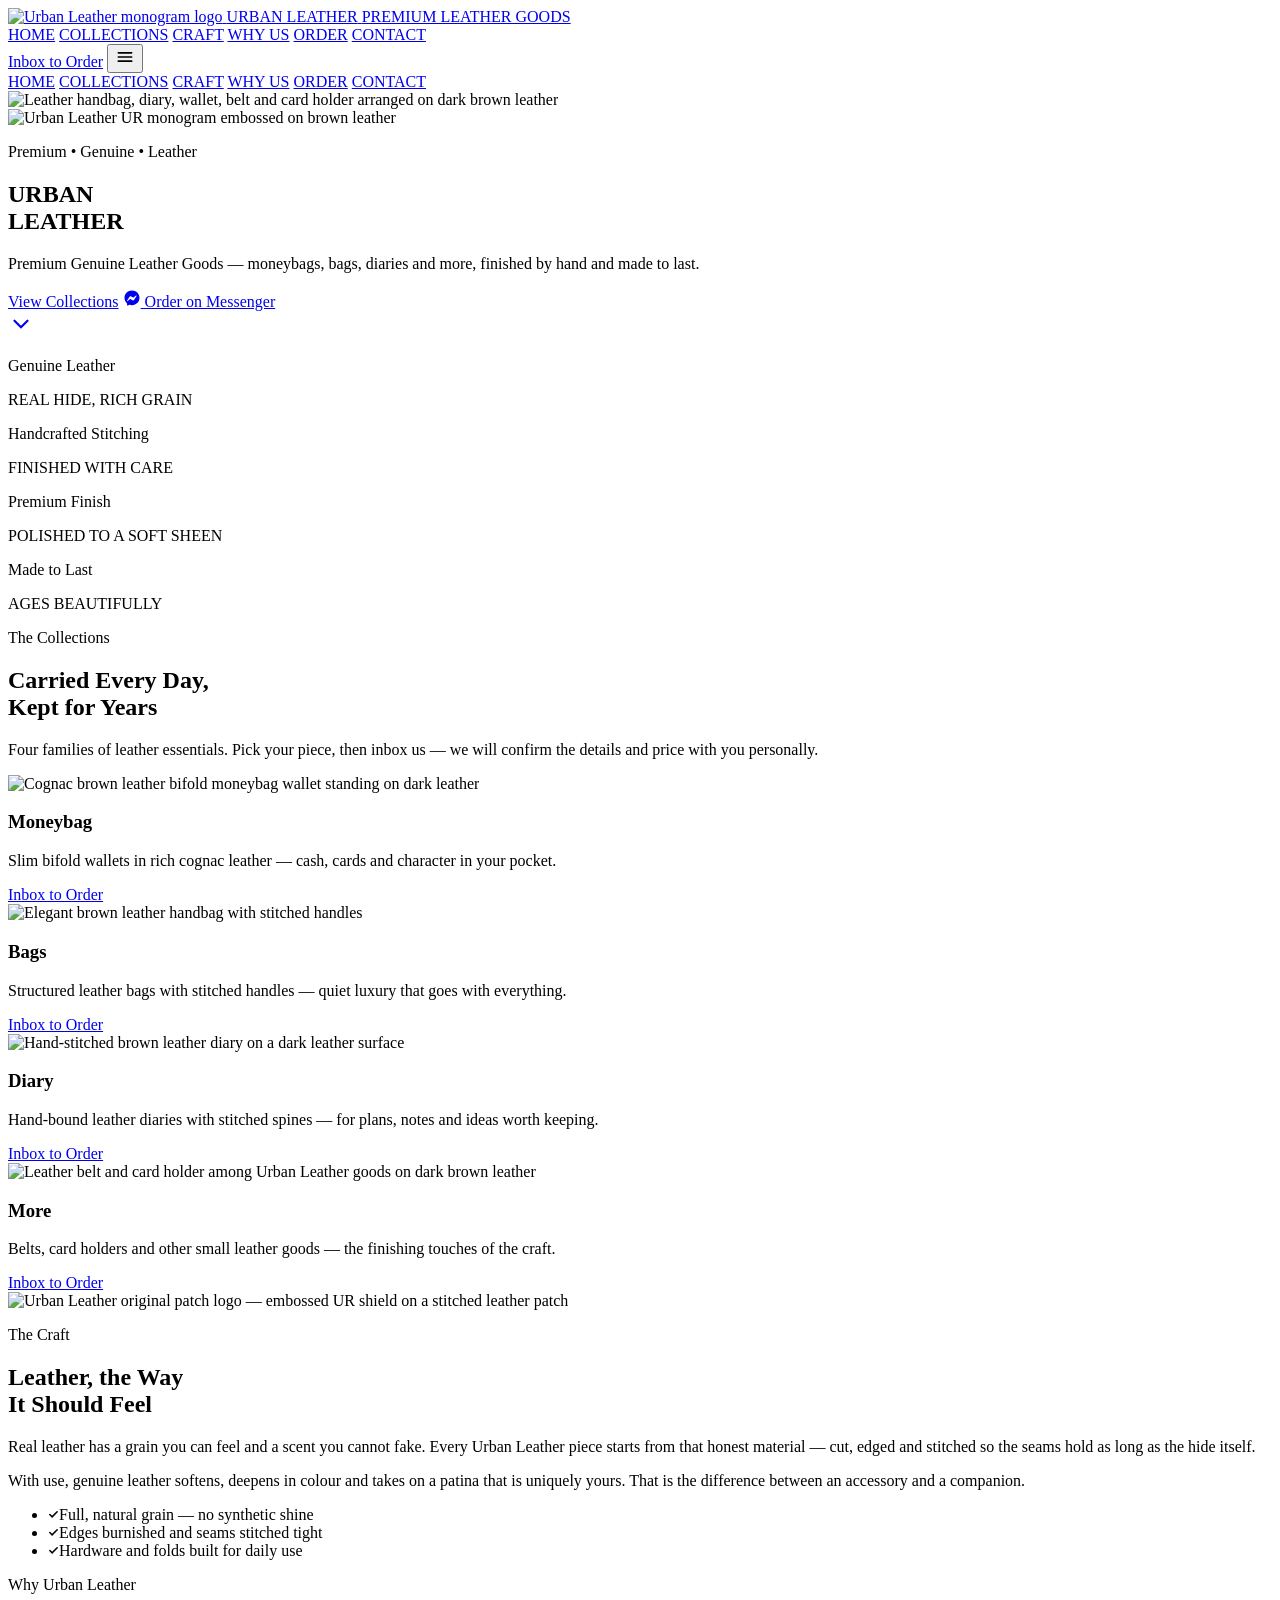
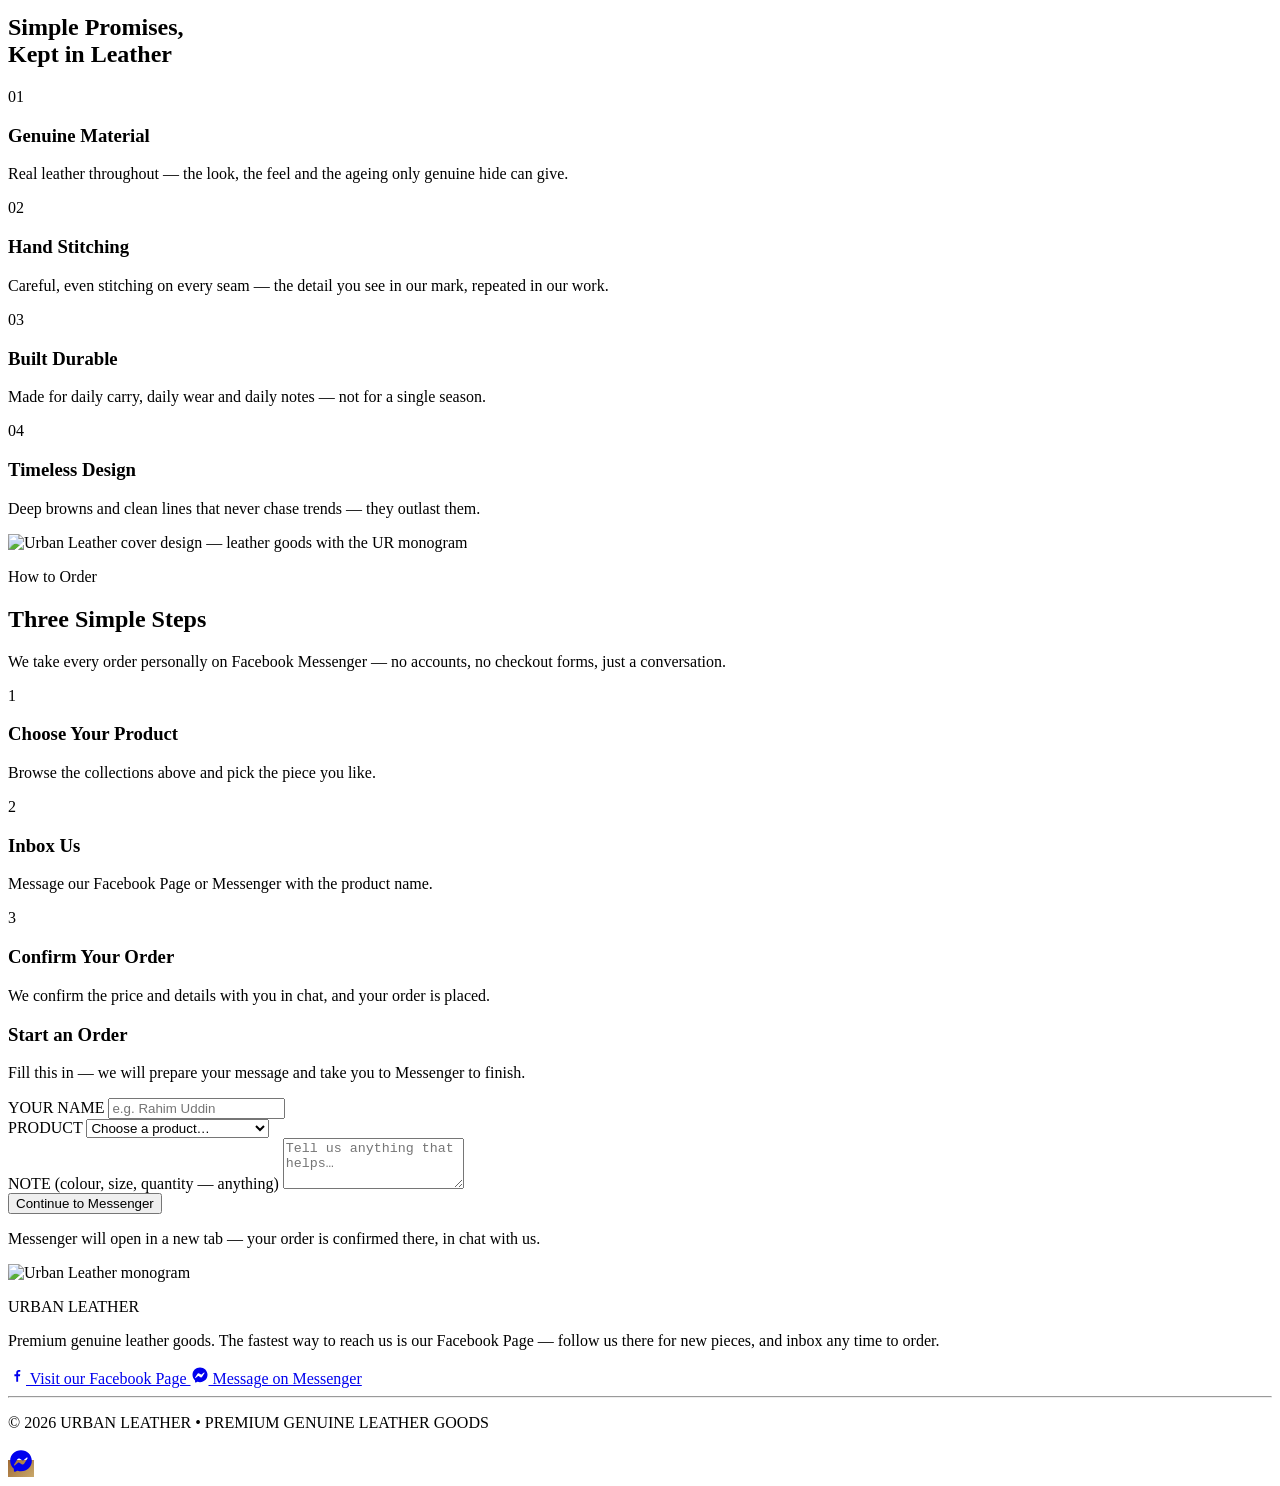
==== index.html @ 8f5723f5 "Add Urban Leather website" ====
<!DOCTYPE html>
<html lang="en">
<head>
<meta charset="UTF-8" />
<meta name="viewport" content="width=device-width, initial-scale=1.0" />
<title>Urban Leather — Premium Genuine Leather Goods</title>
<meta name="description" content="Urban Leather — premium genuine leather goods: moneybag wallets, bags, diaries, belts & card holders. Order through our Facebook Page and Messenger." />
<link rel="icon" type="image/png" href="assets/img/monogram.png" />
<link rel="preconnect" href="https://fonts.googleapis.com" />
<link rel="preconnect" href="https://fonts.gstatic.com" crossorigin />
<link href="https://fonts.googleapis.com/css2?family=Playfair+Display:ital,wght@0,500;0,600;0,700;0,800;1,500&family=Manrope:wght@400;500;600;700;800&display=swap" rel="stylesheet" />
<link rel="stylesheet" href="assets/css/style.css" />
<script>document.documentElement.classList.add('js-anim');</script>
</head>
<body class="leather-bg antialiased">

<!-- ================= HEADER ================= -->
<header id="siteHeader" class="site-header fixed top-0 left-0 right-0 z-50">
  <div class="max-w-7xl mx-auto px-5 sm:px-8 h-[76px] flex items-center justify-between gap-4">
    <a href="#home" class="flex items-center gap-3 shrink-0">
      <img src="assets/img/monogram.png" alt="Urban Leather monogram logo" class="w-11 h-11 rounded-full object-cover ring-2 ring-[#c9a86a]/70" />
      <span class="leading-none">
        <span class="display block text-lg sm:text-xl font-bold tracking-[0.18em] text-[#f3e7d3]">URBAN LEATHER</span>
        <span class="block text-[10px] tracking-[0.34em] text-[#c9a86a] mt-1">PREMIUM LEATHER GOODS</span>
      </span>
    </a>
    <nav class="hidden lg:flex items-center gap-9 text-[13px] font-semibold text-[#f3e7d3]/85" aria-label="Main navigation">
      <a class="nav-link" href="#home">HOME</a>
      <a class="nav-link" href="#collections">COLLECTIONS</a>
      <a class="nav-link" href="#craft">CRAFT</a>
      <a class="nav-link" href="#why">WHY US</a>
      <a class="nav-link" href="#order">ORDER</a>
      <a class="nav-link" href="#contact">CONTACT</a>
    </nav>
    <div class="flex items-center gap-3">
      <a href="https://m.me/61568058020640" target="_blank" rel="noopener" class="btn-gold hidden sm:inline-flex !py-2.5 !px-5 text-sm">Inbox to Order</a>
      <button id="menuBtn" class="lg:hidden w-11 h-11 grid place-items-center rounded-full border border-[#c9a86a]/40 text-[#f3e7d3]" aria-label="Open menu" aria-expanded="false">
        <svg width="20" height="20" viewBox="0 0 24 24" fill="none" stroke="currentColor" stroke-width="2" stroke-linecap="round"><path d="M4 7h16M4 12h16M4 17h16"/></svg>
      </button>
    </div>
  </div>
  <nav id="mobileMenu" class="lg:hidden hidden border-t border-[#c9a86a]/15 bg-[#180d05]/95 backdrop-blur-xl" aria-label="Mobile navigation">
    <div class="px-6 py-5 flex flex-col gap-4 text-sm font-semibold tracking-[0.14em] text-[#f3e7d3]/90">
      <a href="#home">HOME</a>
      <a href="#collections">COLLECTIONS</a>
      <a href="#craft">CRAFT</a>
      <a href="#why">WHY US</a>
      <a href="#order">ORDER</a>
      <a href="#contact">CONTACT</a>
    </div>
  </nav>
</header>

<!-- ================= HERO ================= -->
<section id="home" class="relative min-h-[100svh] flex items-center justify-center overflow-hidden">
  <img id="heroBg" src="assets/img/hero-scene.jpg" alt="Leather handbag, diary, wallet, belt and card holder arranged on dark brown leather" class="hero-bg absolute inset-0 w-full h-[115%] object-cover object-center" />
  <div class="hero-vignette absolute inset-0"></div>
  <div class="relative z-10 text-center px-5 pt-32 pb-24 max-w-4xl mx-auto">
    <img data-hero src="assets/img/monogram.png" alt="Urban Leather UR monogram embossed on brown leather" class="w-32 h-32 sm:w-40 sm:h-40 mx-auto rounded-[1.6rem] object-cover shadow-2xl ring-1 ring-[#c9a86a]/60" />
    <p data-hero class="eyebrow mt-9">Premium • Genuine • Leather</p>
    <h1 data-hero class="display font-extrabold text-[#f3e7d3] mt-4 text-[13.5vw] sm:text-7xl lg:text-[6.2rem] tracking-wide">URBAN<br class="sm:hidden" /> LEATHER</h1>
    <div data-hero class="gold-rule mt-6"><span class="diamond"></span></div>
    <p data-hero class="mt-6 text-base sm:text-xl text-[#f3e7d3]/85 font-medium max-w-xl mx-auto">Premium Genuine Leather Goods — moneybags, bags, diaries and more, finished by hand and made to last.</p>
    <div data-hero class="mt-10 flex flex-wrap items-center justify-center gap-4">
      <a href="#collections" class="btn-gold">View Collections</a>
      <a href="https://m.me/61568058020640" target="_blank" rel="noopener" class="btn-outline">
        <svg width="18" height="18" viewBox="0 0 24 24" fill="currentColor" aria-hidden="true"><path d="M12 2C6.36 2 2 6.13 2 11.7c0 2.91 1.19 5.44 3.14 7.17.16.14.25.35.25.57l.05 1.78c.02.57.61.94 1.13.71l1.98-.89c.17-.08.36-.09.53-.02.88.32 1.83.49 2.92.49 5.64 0 10-4.13 10-9.7S17.64 2 12 2zm6.04 7.46l-3.17 5.03c-.47.74-1.46.94-2.25.46l-2.47-1.5a.6.6 0 0 0-.63 0l-3.3 2.62c-.42.33-.97-.18-.7-.64l3.17-5.03c.47-.74 1.46-.94 2.25-.46l2.47 1.5c.19.12.44.12.63 0l3.3-2.62c.42-.33.97.18.7.64z"/></svg>
        Order on Messenger
      </a>
    </div>
  </div>
  <a href="#collections" data-hero class="absolute bottom-7 left-1/2 -translate-x-1/2 z-10 text-[#c9a86a] animate-bounce" aria-label="Scroll down to collections">
    <svg width="26" height="26" viewBox="0 0 24 24" fill="none" stroke="currentColor" stroke-width="2" stroke-linecap="round"><path d="M6 9l6 6 6-6"/></svg>
  </a>
</section>

<!-- ================= TRUST STRIP ================= -->
<section class="relative border-y border-[#c9a86a]/20 bg-[#180d05]/80">
  <div class="max-w-7xl mx-auto px-5 sm:px-8 py-6 grid grid-cols-2 lg:grid-cols-4 gap-5 text-center">
    <div data-reveal><p class="display text-lg font-bold text-[#f3e7d3]">Genuine Leather</p><p class="text-xs tracking-[0.2em] text-[#c9a86a] mt-1">REAL HIDE, RICH GRAIN</p></div>
    <div data-reveal><p class="display text-lg font-bold text-[#f3e7d3]">Handcrafted Stitching</p><p class="text-xs tracking-[0.2em] text-[#c9a86a] mt-1">FINISHED WITH CARE</p></div>
    <div data-reveal><p class="display text-lg font-bold text-[#f3e7d3]">Premium Finish</p><p class="text-xs tracking-[0.2em] text-[#c9a86a] mt-1">POLISHED TO A SOFT SHEEN</p></div>
    <div data-reveal><p class="display text-lg font-bold text-[#f3e7d3]">Made to Last</p><p class="text-xs tracking-[0.2em] text-[#c9a86a] mt-1">AGES BEAUTIFULLY</p></div>
  </div>
</section>

<!-- ================= COLLECTIONS ================= -->
<section id="collections" class="relative py-24 sm:py-28">
  <div class="max-w-7xl mx-auto px-5 sm:px-8">
    <div class="text-center max-w-2xl mx-auto" data-reveal>
      <p class="eyebrow">The Collections</p>
      <h2 class="display text-4xl sm:text-5xl font-bold mt-4">Carried Every Day,<br />Kept for Years</h2>
      <div class="gold-rule mt-6"><span class="diamond"></span></div>
      <p class="mt-5 text-[#f3e7d3]/75">Four families of leather essentials. Pick your piece, then inbox us — we will confirm the details and price with you personally.</p>
    </div>

    <div class="mt-14 grid sm:grid-cols-2 xl:grid-cols-4 gap-6">
      <!-- Moneybag -->
      <article class="product-card" data-reveal>
        <div class="overflow-hidden h-56"><img class="card-img w-full h-full object-cover" src="assets/img/product-moneybag.jpg" alt="Cognac brown leather bifold moneybag wallet standing on dark leather" loading="lazy" /></div>
        <div class="p-6">
          <h3 class="display text-2xl font-bold">Moneybag</h3>
          <p class="mt-2 text-sm leading-relaxed text-[#f3e7d3]/75">Slim bifold wallets in rich cognac leather — cash, cards and character in your pocket.</p>
          <a href="https://m.me/61568058020640" target="_blank" rel="noopener" class="btn-outline mt-5 !py-2.5 !px-5 text-sm w-full justify-center">Inbox to Order</a>
        </div>
      </article>
      <!-- Bags -->
      <article class="product-card" data-reveal>
        <div class="overflow-hidden h-56"><img class="card-img w-full h-full object-cover" src="assets/img/product-bag.jpg" alt="Elegant brown leather handbag with stitched handles" loading="lazy" /></div>
        <div class="p-6">
          <h3 class="display text-2xl font-bold">Bags</h3>
          <p class="mt-2 text-sm leading-relaxed text-[#f3e7d3]/75">Structured leather bags with stitched handles — quiet luxury that goes with everything.</p>
          <a href="https://m.me/61568058020640" target="_blank" rel="noopener" class="btn-outline mt-5 !py-2.5 !px-5 text-sm w-full justify-center">Inbox to Order</a>
        </div>
      </article>
      <!-- Diary -->
      <article class="product-card" data-reveal>
        <div class="overflow-hidden h-56"><img class="card-img w-full h-full object-cover" src="assets/img/product-diary.jpg" alt="Hand-stitched brown leather diary on a dark leather surface" loading="lazy" /></div>
        <div class="p-6">
          <h3 class="display text-2xl font-bold">Diary</h3>
          <p class="mt-2 text-sm leading-relaxed text-[#f3e7d3]/75">Hand-bound leather diaries with stitched spines — for plans, notes and ideas worth keeping.</p>
          <a href="https://m.me/61568058020640" target="_blank" rel="noopener" class="btn-outline mt-5 !py-2.5 !px-5 text-sm w-full justify-center">Inbox to Order</a>
        </div>
      </article>
      <!-- More -->
      <article class="product-card" data-reveal>
        <div class="overflow-hidden h-56"><img class="card-img w-full h-full object-cover" src="assets/img/hero-scene.jpg" alt="Leather belt and card holder among Urban Leather goods on dark brown leather" loading="lazy" /></div>
        <div class="p-6">
          <h3 class="display text-2xl font-bold">More</h3>
          <p class="mt-2 text-sm leading-relaxed text-[#f3e7d3]/75">Belts, card holders and other small leather goods — the finishing touches of the craft.</p>
          <a href="https://m.me/61568058020640" target="_blank" rel="noopener" class="btn-outline mt-5 !py-2.5 !px-5 text-sm w-full justify-center">Inbox to Order</a>
        </div>
      </article>
    </div>
  </div>
</section>

<!-- ================= CRAFT ================= -->
<section id="craft" class="relative py-24 sm:py-28 bg-[#180d05]/60 border-y border-[#c9a86a]/15 overflow-hidden">
  <div class="max-w-7xl mx-auto px-5 sm:px-8 grid lg:grid-cols-2 gap-12 lg:gap-16 items-center">
    <div data-reveal class="relative max-w-md mx-auto w-full">
      <div class="stitch-frame rounded-[1.8rem] overflow-hidden shadow-2xl">
        <img src="assets/img/logo-original.jpg" alt="Urban Leather original patch logo — embossed UR shield on a stitched leather patch" class="w-full h-auto block" loading="lazy" />
      </div>
    </div>
    <div data-reveal>
      <p class="eyebrow">The Craft</p>
      <h2 class="display text-4xl sm:text-5xl font-bold mt-4 leading-tight">Leather, the Way<br />It Should Feel</h2>
      <p class="mt-6 text-[#f3e7d3]/80 leading-relaxed">Real leather has a grain you can feel and a scent you cannot fake. Every Urban Leather piece starts from that honest material — cut, edged and stitched so the seams hold as long as the hide itself.</p>
      <p class="mt-4 text-[#f3e7d3]/80 leading-relaxed">With use, genuine leather softens, deepens in colour and takes on a patina that is uniquely yours. That is the difference between an accessory and a companion.</p>
      <ul class="mt-8 space-y-4 text-[#f3e7d3]/85">
        <li class="flex gap-3"><span class="mt-1 w-5 h-5 shrink-0 rounded-full bg-[#a06a35]/25 border border-[#c9a86a]/60 grid place-items-center text-[#c9a86a]"><svg width="11" height="11" viewBox="0 0 24 24" fill="none" stroke="currentColor" stroke-width="3.4" stroke-linecap="round"><path d="M4 12l5 5L20 6"/></svg></span>Full, natural grain — no synthetic shine</li>
        <li class="flex gap-3"><span class="mt-1 w-5 h-5 shrink-0 rounded-full bg-[#a06a35]/25 border border-[#c9a86a]/60 grid place-items-center text-[#c9a86a]"><svg width="11" height="11" viewBox="0 0 24 24" fill="none" stroke="currentColor" stroke-width="3.4" stroke-linecap="round"><path d="M4 12l5 5L20 6"/></svg></span>Edges burnished and seams stitched tight</li>
        <li class="flex gap-3"><span class="mt-1 w-5 h-5 shrink-0 rounded-full bg-[#a06a35]/25 border border-[#c9a86a]/60 grid place-items-center text-[#c9a86a]"><svg width="11" height="11" viewBox="0 0 24 24" fill="none" stroke="currentColor" stroke-width="3.4" stroke-linecap="round"><path d="M4 12l5 5L20 6"/></svg></span>Hardware and folds built for daily use</li>
      </ul>
    </div>
  </div>
</section>

<!-- ================= WHY US ================= -->
<section id="why" class="py-24 sm:py-28">
  <div class="max-w-7xl mx-auto px-5 sm:px-8">
    <div class="text-center max-w-2xl mx-auto" data-reveal>
      <p class="eyebrow">Why Urban Leather</p>
      <h2 class="display text-4xl sm:text-5xl font-bold mt-4">Simple Promises,<br />Kept in Leather</h2>
      <div class="gold-rule mt-6"><span class="diamond"></span></div>
    </div>
    <div class="mt-14 grid sm:grid-cols-2 lg:grid-cols-4 gap-6">
      <div class="why-card leather-panel rounded-3xl p-7" data-reveal>
        <p class="display text-4xl text-[#c9a86a]">01</p>
        <h3 class="display text-xl font-bold mt-4">Genuine Material</h3>
        <p class="mt-2 text-sm leading-relaxed text-[#f3e7d3]/75">Real leather throughout — the look, the feel and the ageing only genuine hide can give.</p>
      </div>
      <div class="why-card leather-panel rounded-3xl p-7" data-reveal>
        <p class="display text-4xl text-[#c9a86a]">02</p>
        <h3 class="display text-xl font-bold mt-4">Hand Stitching</h3>
        <p class="mt-2 text-sm leading-relaxed text-[#f3e7d3]/75">Careful, even stitching on every seam — the detail you see in our mark, repeated in our work.</p>
      </div>
      <div class="why-card leather-panel rounded-3xl p-7" data-reveal>
        <p class="display text-4xl text-[#c9a86a]">03</p>
        <h3 class="display text-xl font-bold mt-4">Built Durable</h3>
        <p class="mt-2 text-sm leading-relaxed text-[#f3e7d3]/75">Made for daily carry, daily wear and daily notes — not for a single season.</p>
      </div>
      <div class="why-card leather-panel rounded-3xl p-7" data-reveal>
        <p class="display text-4xl text-[#c9a86a]">04</p>
        <h3 class="display text-xl font-bold mt-4">Timeless Design</h3>
        <p class="mt-2 text-sm leading-relaxed text-[#f3e7d3]/75">Deep browns and clean lines that never chase trends — they outlast them.</p>
      </div>
    </div>
  </div>
</section>

<!-- ================= GALLERY STRIP ================= -->
<section class="pb-24 sm:pb-28" aria-label="Urban Leather gallery">
  <div class="max-w-7xl mx-auto px-5 sm:px-8">
    <div class="rounded-[1.8rem] overflow-hidden border border-[#c9a86a]/25 shadow-2xl" data-reveal>
      <img src="assets/img/cover.jpg" alt="Urban Leather cover design — leather goods with the UR monogram" class="w-full h-auto block" loading="lazy" />
    </div>
  </div>
</section>

<!-- ================= ORDER ================= -->
<section id="order" class="py-24 sm:py-28 bg-[#180d05]/60 border-y border-[#c9a86a]/15">
  <div class="max-w-7xl mx-auto px-5 sm:px-8">
    <div class="text-center max-w-2xl mx-auto" data-reveal>
      <p class="eyebrow">How to Order</p>
      <h2 class="display text-4xl sm:text-5xl font-bold mt-4">Three Simple Steps</h2>
      <div class="gold-rule mt-6"><span class="diamond"></span></div>
      <p class="mt-5 text-[#f3e7d3]/75">We take every order personally on Facebook Messenger — no accounts, no checkout forms, just a conversation.</p>
    </div>
    <div class="mt-14 grid md:grid-cols-3 gap-6 max-w-5xl mx-auto text-center">
      <div class="leather-panel rounded-3xl p-8" data-reveal>
        <p class="step-num">1</p>
        <h3 class="display text-xl font-bold mt-3">Choose Your Product</h3>
        <p class="mt-2 text-sm text-[#f3e7d3]/75 leading-relaxed">Browse the collections above and pick the piece you like.</p>
      </div>
      <div class="leather-panel rounded-3xl p-8" data-reveal>
        <p class="step-num">2</p>
        <h3 class="display text-xl font-bold mt-3">Inbox Us</h3>
        <p class="mt-2 text-sm text-[#f3e7d3]/75 leading-relaxed">Message our Facebook Page or Messenger with the product name.</p>
      </div>
      <div class="leather-panel rounded-3xl p-8" data-reveal>
        <p class="step-num">3</p>
        <h3 class="display text-xl font-bold mt-3">Confirm Your Order</h3>
        <p class="mt-2 text-sm text-[#f3e7d3]/75 leading-relaxed">We confirm the price and details with you in chat, and your order is placed.</p>
      </div>
    </div>

    <!-- Start an order -->
    <div class="mt-14 max-w-2xl mx-auto leather-panel stitch-frame rounded-[1.8rem] p-7 sm:p-10 relative" data-reveal>
      <h3 class="display text-3xl font-bold text-center">Start an Order</h3>
      <p class="text-center text-sm text-[#f3e7d3]/70 mt-2">Fill this in — we will prepare your message and take you to Messenger to finish.</p>
      <form id="orderForm" class="mt-8 space-y-4">
        <div>
          <label for="fName" class="block text-xs font-bold tracking-[0.2em] text-[#c9a86a] mb-2">YOUR NAME</label>
          <input id="fName" name="name" type="text" required class="field" placeholder="e.g. Rahim Uddin" autocomplete="name" />
        </div>
        <div>
          <label for="fProduct" class="block text-xs font-bold tracking-[0.2em] text-[#c9a86a] mb-2">PRODUCT</label>
          <select id="fProduct" name="product" required class="field">
            <option value="">Choose a product…</option>
            <option>Moneybag (Leather Wallet)</option>
            <option>Bag</option>
            <option>Diary</option>
            <option>Belt</option>
            <option>Card Holder</option>
            <option>Something else</option>
          </select>
        </div>
        <div>
          <label for="fNote" class="block text-xs font-bold tracking-[0.2em] text-[#c9a86a] mb-2">NOTE <span class="text-[#f3e7d3]/50 tracking-normal font-semibold">(colour, size, quantity — anything)</span></label>
          <textarea id="fNote" name="note" rows="3" class="field" placeholder="Tell us anything that helps…"></textarea>
        </div>
        <button type="submit" class="btn-gold w-full justify-center">Continue to Messenger</button>
        <div id="orderSummary" class="hidden mt-4 rounded-xl border border-[#c9a86a]/30 bg-[#1d1108]/70 p-4 text-sm text-[#f3e7d3]/85 whitespace-pre-line"></div>
        <p class="text-xs text-center text-[#f3e7d3]/55">Messenger will open in a new tab — your order is confirmed there, in chat with us.</p>
      </form>
    </div>
  </div>
</section>

<!-- ================= CONTACT / FOOTER ================= -->
<footer id="contact" class="pt-20 pb-10">
  <div class="max-w-7xl mx-auto px-5 sm:px-8 text-center">
    <img data-reveal src="assets/img/monogram.png" alt="Urban Leather monogram" class="w-20 h-20 mx-auto rounded-3xl object-cover ring-1 ring-[#c9a86a]/50" loading="lazy" />
    <p data-reveal class="display text-3xl font-bold tracking-[0.14em] mt-6">URBAN LEATHER</p>
    <p data-reveal class="text-[#f3e7d3]/70 mt-3 max-w-md mx-auto text-sm leading-relaxed">Premium genuine leather goods. The fastest way to reach us is our Facebook Page — follow us there for new pieces, and inbox any time to order.</p>
    <div data-reveal class="mt-8 flex flex-wrap justify-center gap-4">
      <a href="https://www.facebook.com/profile.php?id=61568058020640" target="_blank" rel="noopener" class="btn-outline">
        <svg width="18" height="18" viewBox="0 0 24 24" fill="currentColor" aria-hidden="true"><path d="M13.5 21v-7.2h2.4l.4-2.8h-2.8V9.2c0-.8.3-1.4 1.5-1.4h1.4V5.3c-.3 0-1.1-.1-2-.1-2 0-3.4 1.2-3.4 3.5v2.3H8.5v2.8H11V21h2.5z"/></svg>
        Visit our Facebook Page
      </a>
      <a href="https://m.me/61568058020640" target="_blank" rel="noopener" class="btn-gold">
        <svg width="18" height="18" viewBox="0 0 24 24" fill="currentColor" aria-hidden="true"><path d="M12 2C6.36 2 2 6.13 2 11.7c0 2.91 1.19 5.44 3.14 7.17.16.14.25.35.25.57l.05 1.78c.02.57.61.94 1.13.71l1.98-.89c.17-.08.36-.09.53-.02.88.32 1.83.49 2.92.49 5.64 0 10-4.13 10-9.7S17.64 2 12 2zm6.04 7.46l-3.17 5.03c-.47.74-1.46.94-2.25.46l-2.47-1.5a.6.6 0 0 0-.63 0l-3.3 2.62c-.42.33-.97-.18-.7-.64l3.17-5.03c.47-.74 1.46-.94 2.25-.46l2.47 1.5c.19.12.44.12.63 0l3.3-2.62c.42-.33.97.18.7.64z"/></svg>
        Message on Messenger
      </a>
    </div>
    <hr class="stitch-line max-w-3xl mx-auto mt-14 opacity-70" />
    <p class="mt-7 text-xs tracking-[0.18em] text-[#f3e7d3]/50">© 2026 URBAN LEATHER • PREMIUM GENUINE LEATHER GOODS</p>
  </div>
</footer>

<!-- Floating Messenger button -->
<a href="https://m.me/61568058020640" target="_blank" rel="noopener" aria-label="Chat with Urban Leather on Messenger" class="messenger-float fixed bottom-5 right-5 z-50 w-14 h-14 rounded-full grid place-items-center text-white" style="background:linear-gradient(135deg,#a06a35,#c9a86a);">
  <svg width="26" height="26" viewBox="0 0 24 24" fill="currentColor" aria-hidden="true"><path d="M12 2C6.36 2 2 6.13 2 11.7c0 2.91 1.19 5.44 3.14 7.17.16.14.25.35.25.57l.05 1.78c.02.57.61.94 1.13.71l1.98-.89c.17-.08.36-.09.53-.02.88.32 1.83.49 2.92.49 5.64 0 10-4.13 10-9.7S17.64 2 12 2zm6.04 7.46l-3.17 5.03c-.47.74-1.46.94-2.25.46l-2.47-1.5a.6.6 0 0 0-.63 0l-3.3 2.62c-.42.33-.97-.18-.7-.64l3.17-5.03c.47-.74 1.46-.94 2.25-.46l2.47 1.5c.19.12.44.12.63 0l3.3-2.62c.42-.33.97.18.7.64z"/></svg>
</a>

<script src="assets/js/vendor/gsap.min.js"></script>
<script src="assets/js/vendor/ScrollTrigger.min.js"></script>
<script src="assets/js/main.js"></script>
</body>
</html>
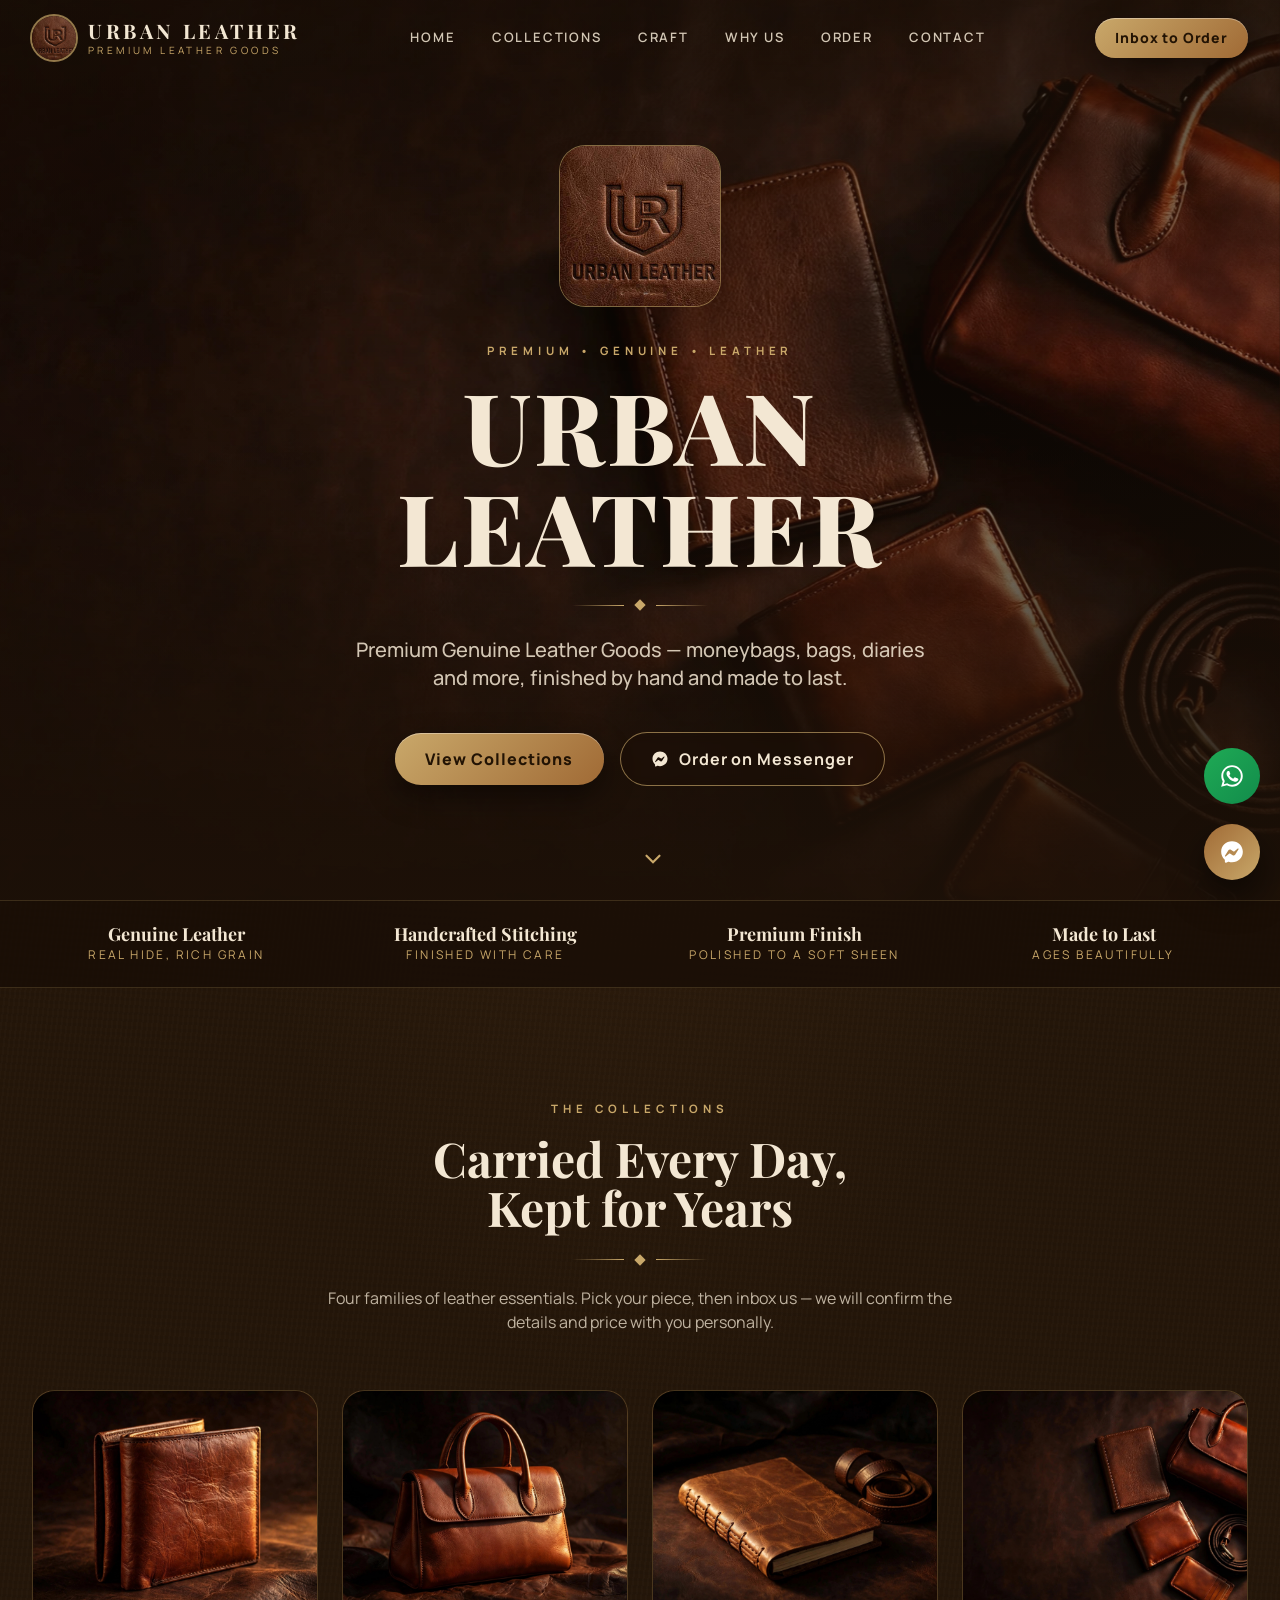
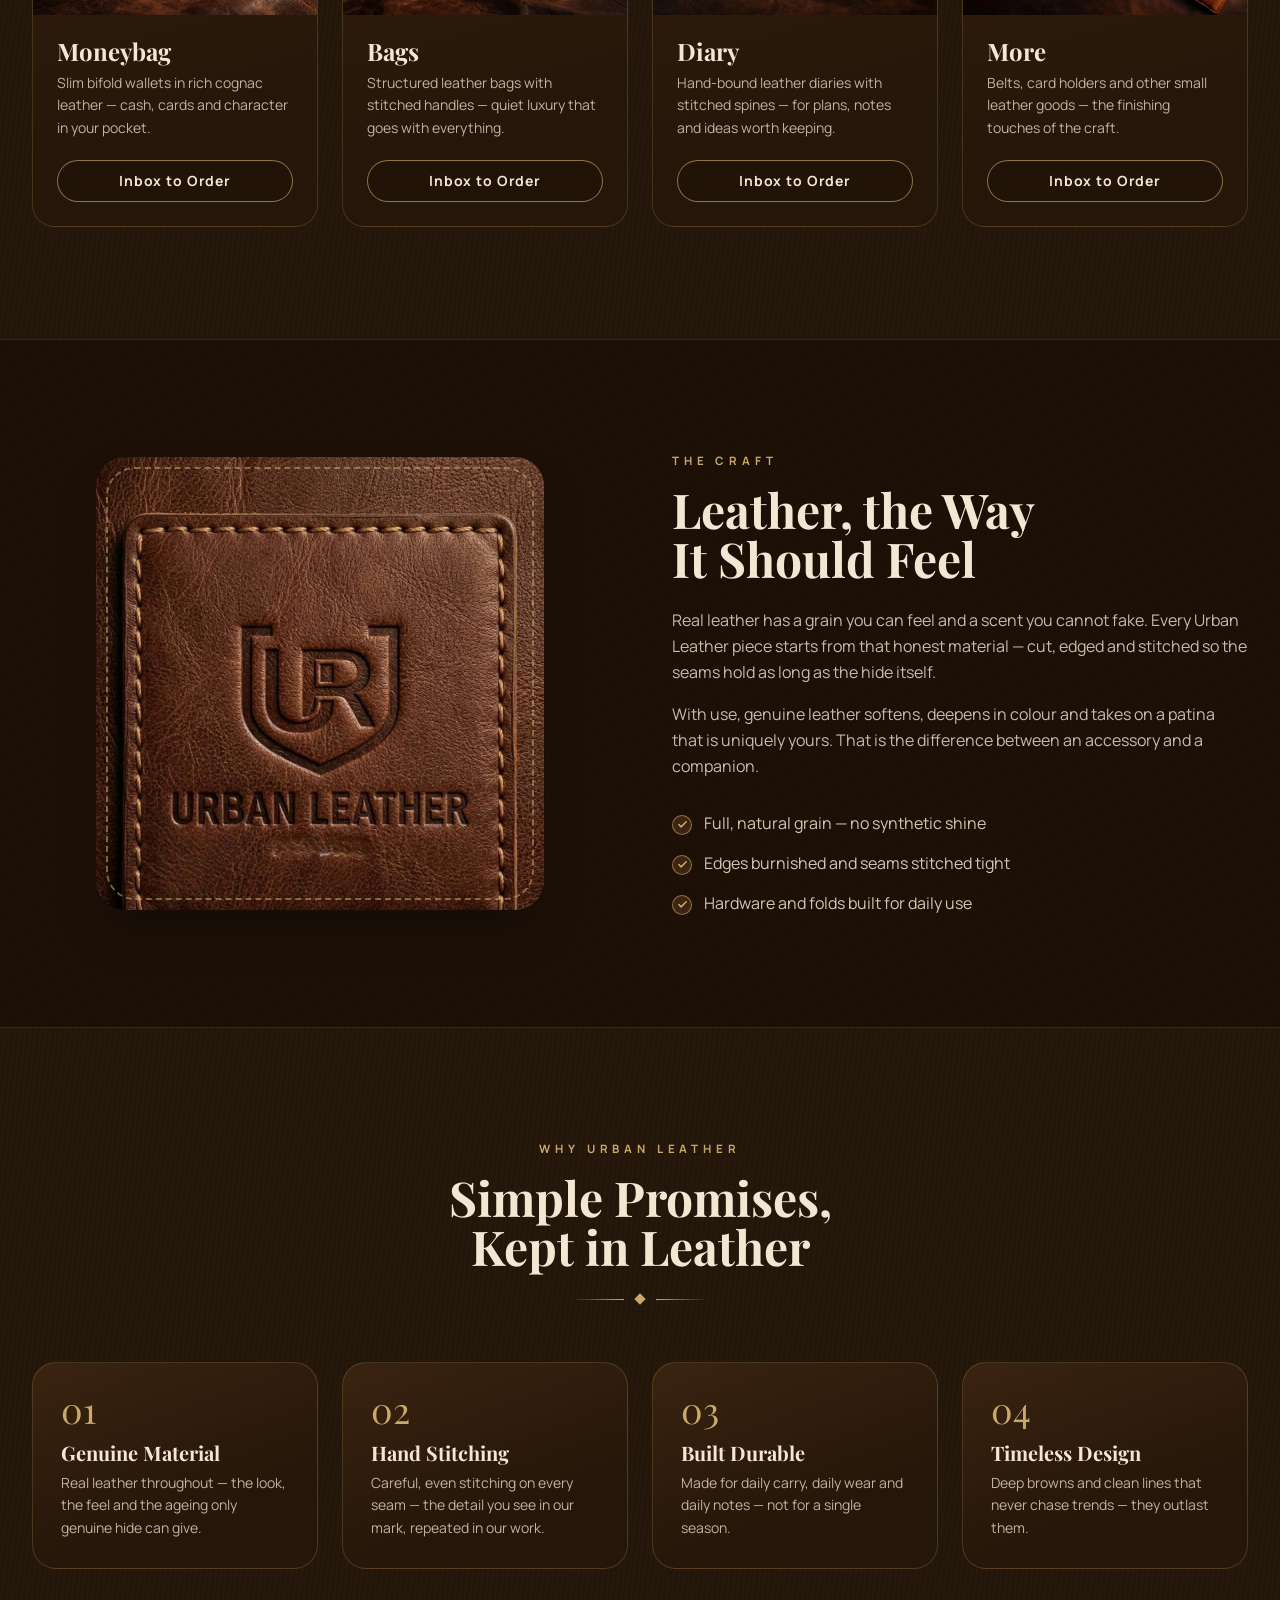
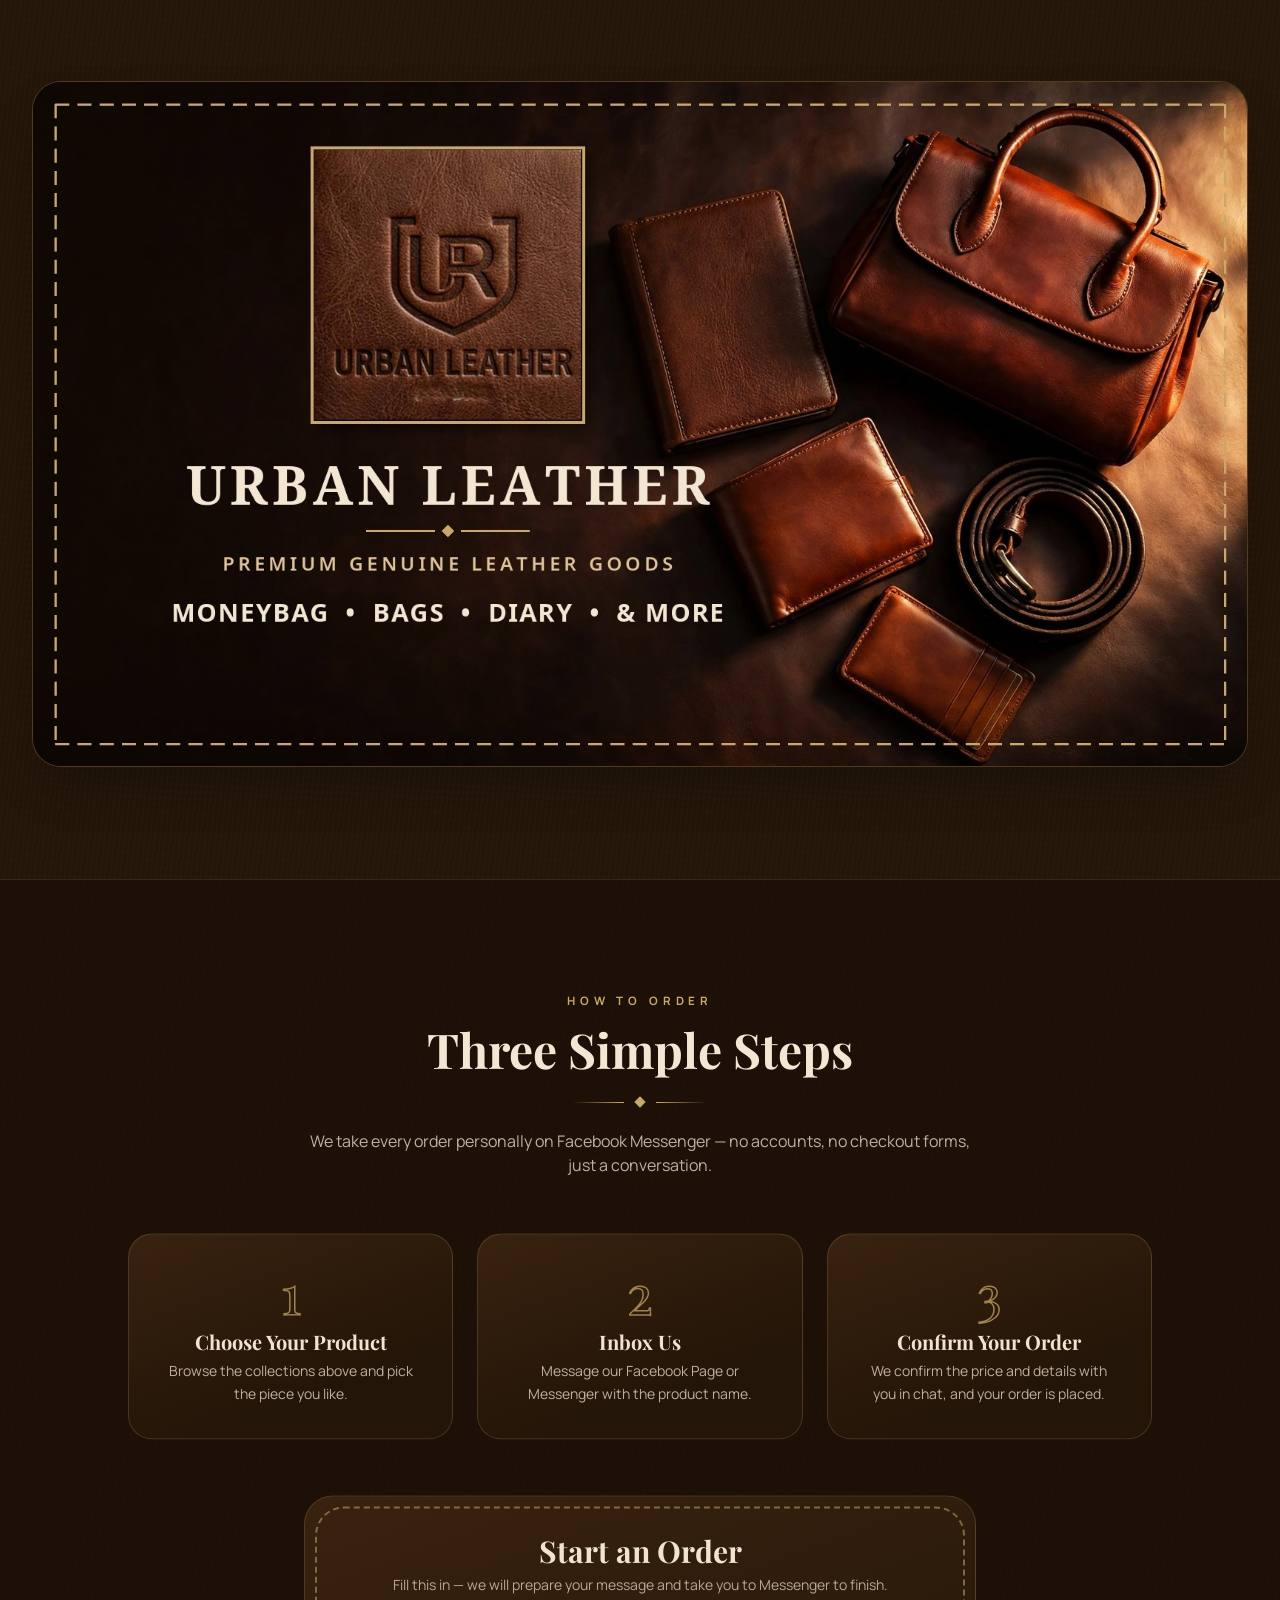
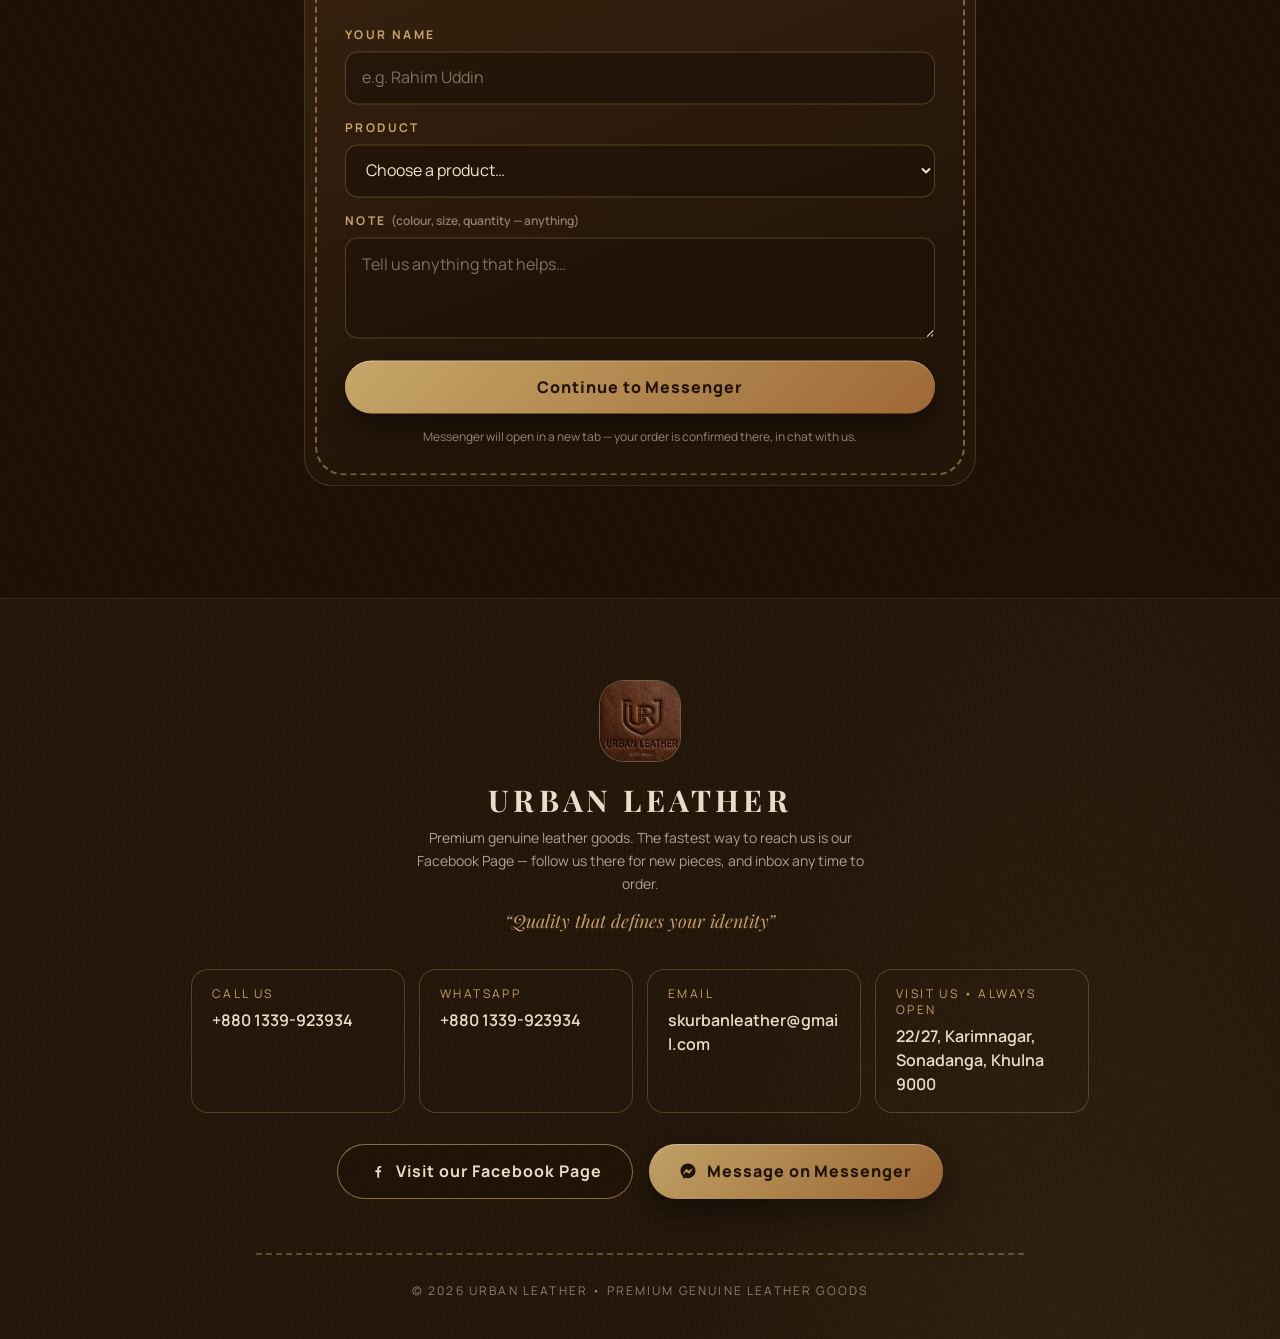
==== commit cba1d7df: "Add contact details" ====
--- a/index.html
+++ b/index.html
@@ -265,6 +265,25 @@
     <img data-reveal src="assets/img/monogram.png" alt="Urban Leather monogram" class="w-20 h-20 mx-auto rounded-3xl object-cover ring-1 ring-[#c9a86a]/50" loading="lazy" />
     <p data-reveal class="display text-3xl font-bold tracking-[0.14em] mt-6">URBAN LEATHER</p>
     <p data-reveal class="text-[#f3e7d3]/70 mt-3 max-w-md mx-auto text-sm leading-relaxed">Premium genuine leather goods. The fastest way to reach us is our Facebook Page — follow us there for new pieces, and inbox any time to order.</p>
+    <p data-reveal class="display italic text-[#c9a86a] mt-4 text-lg">“Quality that defines your identity”</p>
+    <div data-reveal class="mt-10 grid grid-cols-1 sm:grid-cols-2 lg:grid-cols-4 gap-4 max-w-4xl mx-auto text-left">
+      <a href="tel:+8801339923934" class="block rounded-2xl ring-1 ring-[#c9a86a]/30 px-5 py-4 hover:ring-[#c9a86a]/70 transition">
+        <span class="block text-xs tracking-[0.2em] text-[#c9a86a]">CALL US</span>
+        <span class="block mt-1.5 font-semibold text-[#f3e7d3]">+880 1339-923934</span>
+      </a>
+      <a href="https://wa.me/8801339923934" target="_blank" rel="noopener" class="block rounded-2xl ring-1 ring-[#c9a86a]/30 px-5 py-4 hover:ring-[#c9a86a]/70 transition">
+        <span class="block text-xs tracking-[0.2em] text-[#c9a86a]">WHATSAPP</span>
+        <span class="block mt-1.5 font-semibold text-[#f3e7d3]">+880 1339-923934</span>
+      </a>
+      <a href="mailto:skurbanleather@gmail.com" class="block rounded-2xl ring-1 ring-[#c9a86a]/30 px-5 py-4 hover:ring-[#c9a86a]/70 transition">
+        <span class="block text-xs tracking-[0.2em] text-[#c9a86a]">EMAIL</span>
+        <span class="block mt-1.5 font-semibold text-[#f3e7d3] break-all">skurbanleather@gmail.com</span>
+      </a>
+      <div class="rounded-2xl ring-1 ring-[#c9a86a]/30 px-5 py-4">
+        <span class="block text-xs tracking-[0.2em] text-[#c9a86a]">VISIT US • ALWAYS OPEN</span>
+        <span class="block mt-1.5 font-semibold text-[#f3e7d3]">22/27, Karimnagar, Sonadanga, Khulna 9000</span>
+      </div>
+    </div>
     <div data-reveal class="mt-8 flex flex-wrap justify-center gap-4">
       <a href="https://www.facebook.com/profile.php?id=61568058020640" target="_blank" rel="noopener" class="btn-outline">
         <svg width="18" height="18" viewBox="0 0 24 24" fill="currentColor" aria-hidden="true"><path d="M13.5 21v-7.2h2.4l.4-2.8h-2.8V9.2c0-.8.3-1.4 1.5-1.4h1.4V5.3c-.3 0-1.1-.1-2-.1-2 0-3.4 1.2-3.4 3.5v2.3H8.5v2.8H11V21h2.5z"/></svg>
@@ -279,6 +298,11 @@
     <p class="mt-7 text-xs tracking-[0.18em] text-[#f3e7d3]/50">© 2026 URBAN LEATHER • PREMIUM GENUINE LEATHER GOODS</p>
   </div>
 </footer>
+
+<!-- Floating WhatsApp button -->
+<a href="https://wa.me/8801339923934" target="_blank" rel="noopener" aria-label="Chat with Urban Leather on WhatsApp" class="fixed bottom-24 right-5 z-50 w-14 h-14 rounded-full grid place-items-center text-white" style="background:linear-gradient(135deg,#1faa55,#128c4b);">
+  <svg width="26" height="26" viewBox="0 0 24 24" fill="currentColor" aria-hidden="true"><path d="M12.04 2C6.58 2 2.13 6.45 2.13 11.91c0 1.75.46 3.45 1.32 4.95L2 22l5.25-1.38a9.9 9.9 0 0 0 4.79 1.22c5.46 0 9.9-4.45 9.9-9.91C21.94 6.45 17.5 2 12.04 2zm0 18.03a8.1 8.1 0 0 1-4.13-1.13l-.3-.18-3.12.82.83-3.04-.19-.31a8.08 8.08 0 0 1-1.24-4.28c0-4.47 3.64-8.11 8.15-8.11 4.47 0 8.11 3.64 8.11 8.11 0 4.51-3.64 8.12-8.11 8.12zm4.45-6.08c-.24-.12-1.44-.71-1.66-.79-.22-.08-.39-.12-.55.13-.16.24-.63.79-.77.97-.14.18-.28.2-.53.08-.24-.12-1.03-.38-1.96-1.21-.72-.65-1.21-1.44-1.35-1.68-.14-.25-.02-.38.11-.51.11-.11.24-.28.37-.43.12-.14.16-.24.24-.41.08-.16.04-.31-.02-.43-.06-.12-.55-1.32-.77-1.84-.2-.48-.41-.42-.57-.43h-.49c-.17 0-.43.06-.67.31-.24.25-.92.9-.92 2.19 0 1.29.94 2.54 1.07 2.71.13.18 1.85 2.83 4.49 3.97.63.27 1.12.43 1.5.56.63.2 1.21.17 1.66.1.51-.08 1.56-.64 1.9-1.27.35-.63.35-1.17.24-1.28-.1-.11-.22-.18-.47-.3z"/></svg>
+</a>
 
 <!-- Floating Messenger button -->
 <a href="https://m.me/61568058020640" target="_blank" rel="noopener" aria-label="Chat with Urban Leather on Messenger" class="messenger-float fixed bottom-5 right-5 z-50 w-14 h-14 rounded-full grid place-items-center text-white" style="background:linear-gradient(135deg,#a06a35,#c9a86a);">
--- a/assets/css/style.css
+++ b/assets/css/style.css
@@ -0,0 +1,3 @@
+/*! tailwindcss v4.3.3 | MIT License | https://tailwindcss.com */
+@layer properties{@supports (((-webkit-hyphens:none)) and (not (margin-trim:inline))) or ((-moz-orient:inline) and (not (color:rgb(from red r g b)))){*,:before,:after,::backdrop{--tw-translate-x:0;--tw-translate-y:0;--tw-translate-z:0;--tw-space-y-reverse:0;--tw-border-style:solid;--tw-leading:initial;--tw-font-weight:initial;--tw-tracking:initial;--tw-shadow:0 0 #0000;--tw-shadow-color:initial;--tw-shadow-alpha:100%;--tw-inset-shadow:0 0 #0000;--tw-inset-shadow-color:initial;--tw-inset-shadow-alpha:100%;--tw-ring-color:initial;--tw-ring-shadow:0 0 #0000;--tw-inset-ring-color:initial;--tw-inset-ring-shadow:0 0 #0000;--tw-ring-inset:initial;--tw-ring-offset-width:0px;--tw-ring-offset-color:#fff;--tw-ring-offset-shadow:0 0 #0000;--tw-backdrop-blur:initial;--tw-backdrop-brightness:initial;--tw-backdrop-contrast:initial;--tw-backdrop-grayscale:initial;--tw-backdrop-hue-rotate:initial;--tw-backdrop-invert:initial;--tw-backdrop-opacity:initial;--tw-backdrop-saturate:initial;--tw-backdrop-sepia:initial}}}@layer theme{:root,:host{--font-sans:-apple-system, BlinkMacSystemFont, "Segoe UI", Roboto, "Helvetica Neue", "Noto Sans", Arial, sans-serif, "Apple Color Emoji", "Segoe UI Emoji", "Segoe UI Symbol", "Noto Color Emoji";--font-mono:ui-monospace, SFMono-Regular, Menlo, Monaco, Consolas, "Liberation Mono", "Courier New", monospace;--color-white:#fff;--spacing:.25rem;--container-md:28rem;--container-xl:36rem;--container-2xl:42rem;--container-3xl:48rem;--container-4xl:56rem;--container-5xl:64rem;--container-7xl:80rem;--text-xs:.75rem;--text-xs--line-height:calc(1 / .75);--text-sm:.875rem;--text-sm--line-height:calc(1.25 / .875);--text-base:1rem;--text-base--line-height:calc(1.5 / 1);--text-lg:1.125rem;--text-lg--line-height:calc(1.75 / 1.125);--text-xl:1.25rem;--text-xl--line-height:calc(1.75 / 1.25);--text-2xl:1.5rem;--text-2xl--line-height:calc(2 / 1.5);--text-3xl:1.875rem;--text-3xl--line-height:calc(2.25 / 1.875);--text-4xl:2.25rem;--text-4xl--line-height:calc(2.5 / 2.25);--text-5xl:3rem;--text-5xl--line-height:1;--text-7xl:4.5rem;--text-7xl--line-height:1;--font-weight-medium:500;--font-weight-semibold:600;--font-weight-bold:700;--font-weight-extrabold:800;--tracking-normal:0em;--tracking-wide:.025em;--leading-tight:1.25;--leading-relaxed:1.625;--radius-xl:.75rem;--radius-2xl:1rem;--radius-3xl:1.5rem;--animate-bounce:bounce 1s infinite;--blur-xl:24px;--default-transition-duration:.15s;--default-transition-timing-function:cubic-bezier(.4, 0, .2, 1);--default-font-family:var(--font-sans);--default-mono-font-family:var(--font-mono)}}@layer base{*,:after,:before,::backdrop{box-sizing:border-box;border:0 solid;margin:0;padding:0}::file-selector-button{box-sizing:border-box;border:0 solid;margin:0;padding:0}html,:host{-webkit-text-size-adjust:100%;tab-size:4;line-height:1.5;font-family:var(--default-font-family,-apple-system, BlinkMacSystemFont, "Segoe UI", Roboto, "Helvetica Neue", "Noto Sans", Arial, sans-serif, "Apple Color Emoji", "Segoe UI Emoji", "Segoe UI Symbol", "Noto Color Emoji");font-feature-settings:var(--default-font-feature-settings,normal);font-variation-settings:var(--default-font-variation-settings,normal);-webkit-tap-highlight-color:transparent}hr{height:0;color:inherit;border-top-width:1px}abbr:where([title]){-webkit-text-decoration:underline dotted;text-decoration:underline dotted}h1,h2,h3,h4,h5,h6{font-size:inherit;font-weight:inherit}a{color:inherit;-webkit-text-decoration:inherit;-webkit-text-decoration:inherit;-webkit-text-decoration:inherit;text-decoration:inherit}b,strong{font-weight:bolder}code,kbd,samp,pre{font-family:var(--default-mono-font-family,ui-monospace, SFMono-Regular, Menlo, Monaco, Consolas, "Liberation Mono", "Courier New", monospace);font-feature-settings:var(--default-mono-font-feature-settings,normal);font-variation-settings:var(--default-mono-font-variation-settings,normal);font-size:1em}small{font-size:80%}sub,sup{vertical-align:baseline;font-size:75%;line-height:0;position:relative}sub{bottom:-.25em}sup{top:-.5em}table{text-indent:0;border-color:inherit;border-collapse:collapse}:-moz-focusring:where(:not(iframe)){outline:auto}progress{vertical-align:baseline}summary{display:list-item}ol,ul,menu{list-style:none}img,svg,video,canvas,audio,iframe,embed,object{vertical-align:middle;display:block}img,video{max-width:100%;height:auto}button,input,select,optgroup,textarea{font:inherit;font-feature-settings:inherit;font-variation-settings:inherit;letter-spacing:inherit;color:inherit;opacity:1;background-color:#0000;border-radius:0}::file-selector-button{font:inherit;font-feature-settings:inherit;font-variation-settings:inherit;letter-spacing:inherit;color:inherit;opacity:1;background-color:#0000;border-radius:0}:where(select:is([multiple],[size])) optgroup{font-weight:bolder}:where(select:is([multiple],[size])) optgroup option{padding-inline-start:20px}::file-selector-button{margin-inline-end:4px}::placeholder{opacity:1}@supports (not ((-webkit-appearance:-apple-pay-button))) or (contain-intrinsic-size:1px){::placeholder{color:currentColor}@supports (color:color-mix(in lab, red, red)){::placeholder{color:color-mix(in oklab, currentcolor 50%, transparent)}}}textarea{resize:vertical}::-webkit-search-decoration{-webkit-appearance:none}::-webkit-date-and-time-value{min-height:1lh;text-align:inherit}::-webkit-datetime-edit{display:inline-flex}::-webkit-datetime-edit-fields-wrapper{padding:0}::-webkit-datetime-edit{padding-block:0}::-webkit-datetime-edit-year-field{padding-block:0}::-webkit-datetime-edit-month-field{padding-block:0}::-webkit-datetime-edit-day-field{padding-block:0}::-webkit-datetime-edit-hour-field{padding-block:0}::-webkit-datetime-edit-minute-field{padding-block:0}::-webkit-datetime-edit-second-field{padding-block:0}::-webkit-datetime-edit-millisecond-field{padding-block:0}::-webkit-datetime-edit-meridiem-field{padding-block:0}::-webkit-calendar-picker-indicator{line-height:1}:-moz-ui-invalid{box-shadow:none}button,input:where([type=button],[type=reset],[type=submit]){appearance:button}::file-selector-button{appearance:button}::-webkit-inner-spin-button{height:auto}::-webkit-outer-spin-button{height:auto}[hidden]:where(:not([hidden=until-found])){display:none!important}}@layer components;@layer utilities{.absolute{position:absolute}.fixed{position:fixed}.relative{position:relative}.static{position:static}.inset-0{inset:0}.top-0{top:0}.right-0{right:0}.right-5{right:calc(var(--spacing) * 5)}.bottom-5{bottom:calc(var(--spacing) * 5)}.bottom-7{bottom:calc(var(--spacing) * 7)}.bottom-24{bottom:calc(var(--spacing) * 24)}.left-0{left:0}.left-1\/2{left:50%}.z-10{z-index:10}.z-50{z-index:50}.mx-auto{margin-inline:auto}.mt-1{margin-top:var(--spacing)}.mt-1\.5{margin-top:calc(var(--spacing) * 1.5)}.mt-2{margin-top:calc(var(--spacing) * 2)}.mt-3{margin-top:calc(var(--spacing) * 3)}.mt-4{margin-top:calc(var(--spacing) * 4)}.mt-5{margin-top:calc(var(--spacing) * 5)}.mt-6{margin-top:calc(var(--spacing) * 6)}.mt-7{margin-top:calc(var(--spacing) * 7)}.mt-8{margin-top:calc(var(--spacing) * 8)}.mt-9{margin-top:calc(var(--spacing) * 9)}.mt-10{margin-top:calc(var(--spacing) * 10)}.mt-14{margin-top:calc(var(--spacing) * 14)}.mb-2{margin-bottom:calc(var(--spacing) * 2)}.block{display:block}.flex{display:flex}.grid{display:grid}.hidden{display:none}.h-5{height:calc(var(--spacing) * 5)}.h-11{height:calc(var(--spacing) * 11)}.h-14{height:calc(var(--spacing) * 14)}.h-20{height:calc(var(--spacing) * 20)}.h-32{height:calc(var(--spacing) * 32)}.h-56{height:calc(var(--spacing) * 56)}.h-\[76px\]{height:76px}.h-\[115\%\]{height:115%}.h-auto{height:auto}.h-full{height:100%}.min-h-\[100svh\]{min-height:100svh}.w-5{width:calc(var(--spacing) * 5)}.w-11{width:calc(var(--spacing) * 11)}.w-14{width:calc(var(--spacing) * 14)}.w-20{width:calc(var(--spacing) * 20)}.w-32{width:calc(var(--spacing) * 32)}.w-full{width:100%}.max-w-2xl{max-width:var(--container-2xl)}.max-w-3xl{max-width:var(--container-3xl)}.max-w-4xl{max-width:var(--container-4xl)}.max-w-5xl{max-width:var(--container-5xl)}.max-w-7xl{max-width:var(--container-7xl)}.max-w-md{max-width:var(--container-md)}.max-w-xl{max-width:var(--container-xl)}.shrink-0{flex-shrink:0}.-translate-x-1\/2{--tw-translate-x:calc(calc(1 / 2 * 100%) * -1);translate:var(--tw-translate-x) var(--tw-translate-y)}.animate-bounce{animation:var(--animate-bounce)}.grid-cols-1{grid-template-columns:repeat(1,minmax(0,1fr))}.grid-cols-2{grid-template-columns:repeat(2,minmax(0,1fr))}.flex-col{flex-direction:column}.flex-wrap{flex-wrap:wrap}.place-items-center{place-items:center}.items-center{align-items:center}.justify-between{justify-content:space-between}.justify-center{justify-content:center}.gap-3{gap:calc(var(--spacing) * 3)}.gap-4{gap:calc(var(--spacing) * 4)}.gap-5{gap:calc(var(--spacing) * 5)}.gap-6{gap:calc(var(--spacing) * 6)}.gap-9{gap:calc(var(--spacing) * 9)}.gap-12{gap:calc(var(--spacing) * 12)}:where(.space-y-4>:not(:last-child)){--tw-space-y-reverse:0;margin-block-start:calc(calc(var(--spacing) * 4) * var(--tw-space-y-reverse));margin-block-end:calc(calc(var(--spacing) * 4) * calc(1 - var(--tw-space-y-reverse)))}.overflow-hidden{overflow:hidden}.rounded-2xl{border-radius:var(--radius-2xl)}.rounded-3xl{border-radius:var(--radius-3xl)}.rounded-\[1\.6rem\]{border-radius:1.6rem}.rounded-\[1\.8rem\]{border-radius:1.8rem}.rounded-full{border-radius:3.40282e38px}.rounded-xl{border-radius:var(--radius-xl)}.border{border-style:var(--tw-border-style);border-width:1px}.border-y{border-block-style:var(--tw-border-style);border-block-width:1px}.border-t{border-top-style:var(--tw-border-style);border-top-width:1px}.border-\[\#c9a86a\]\/15{border-color:oklab(74.7223% .0117821 .0882389/.15)}.border-\[\#c9a86a\]\/20{border-color:oklab(74.7223% .0117821 .0882389/.2)}.border-\[\#c9a86a\]\/25{border-color:oklab(74.7223% .0117821 .0882389/.25)}.border-\[\#c9a86a\]\/30{border-color:oklab(74.7223% .0117821 .0882389/.3)}.border-\[\#c9a86a\]\/40{border-color:oklab(74.7223% .0117821 .0882389/.4)}.border-\[\#c9a86a\]\/60{border-color:oklab(74.7223% .0117821 .0882389/.6)}.bg-\[\#1d1108\]\/70{background-color:oklab(19.1239% .0140879 .0222339/.7)}.bg-\[\#180d05\]\/60{background-color:oklab(17.1892% .0129418 .0218256/.6)}.bg-\[\#180d05\]\/80{background-color:oklab(17.1892% .0129418 .0218256/.8)}.bg-\[\#180d05\]\/95{background-color:oklab(17.1892% .0129418 .0218256/.95)}.bg-\[\#a06a35\]\/25{background-color:oklab(57.1074% .0441881 .0869686/.25)}.object-cover{object-fit:cover}.object-center{object-position:center}.p-4{padding:calc(var(--spacing) * 4)}.p-6{padding:calc(var(--spacing) * 6)}.p-7{padding:calc(var(--spacing) * 7)}.p-8{padding:calc(var(--spacing) * 8)}.\!px-5{padding-inline:calc(var(--spacing) * 5)!important}.px-5{padding-inline:calc(var(--spacing) * 5)}.px-6{padding-inline:calc(var(--spacing) * 6)}.\!py-2\.5{padding-block:calc(var(--spacing) * 2.5)!important}.py-4{padding-block:calc(var(--spacing) * 4)}.py-5{padding-block:calc(var(--spacing) * 5)}.py-6{padding-block:calc(var(--spacing) * 6)}.py-24{padding-block:calc(var(--spacing) * 24)}.pt-20{padding-top:calc(var(--spacing) * 20)}.pt-32{padding-top:calc(var(--spacing) * 32)}.pb-10{padding-bottom:calc(var(--spacing) * 10)}.pb-24{padding-bottom:calc(var(--spacing) * 24)}.text-center{text-align:center}.text-left{text-align:left}.text-2xl{font-size:var(--text-2xl);line-height:var(--tw-leading,var(--text-2xl--line-height))}.text-3xl{font-size:var(--text-3xl);line-height:var(--tw-leading,var(--text-3xl--line-height))}.text-4xl{font-size:var(--text-4xl);line-height:var(--tw-leading,var(--text-4xl--line-height))}.text-base{font-size:var(--text-base);line-height:var(--tw-leading,var(--text-base--line-height))}.text-lg{font-size:var(--text-lg);line-height:var(--tw-leading,var(--text-lg--line-height))}.text-sm{font-size:var(--text-sm);line-height:var(--tw-leading,var(--text-sm--line-height))}.text-xl{font-size:var(--text-xl);line-height:var(--tw-leading,var(--text-xl--line-height))}.text-xs{font-size:var(--text-xs);line-height:var(--tw-leading,var(--text-xs--line-height))}.text-\[10px\]{font-size:10px}.text-\[13\.5vw\]{font-size:13.5vw}.text-\[13px\]{font-size:13px}.leading-none{--tw-leading:1;line-height:1}.leading-relaxed{--tw-leading:var(--leading-relaxed);line-height:var(--leading-relaxed)}.leading-tight{--tw-leading:var(--leading-tight);line-height:var(--leading-tight)}.font-bold{--tw-font-weight:var(--font-weight-bold);font-weight:var(--font-weight-bold)}.font-extrabold{--tw-font-weight:var(--font-weight-extrabold);font-weight:var(--font-weight-extrabold)}.font-medium{--tw-font-weight:var(--font-weight-medium);font-weight:var(--font-weight-medium)}.font-semibold{--tw-font-weight:var(--font-weight-semibold);font-weight:var(--font-weight-semibold)}.tracking-\[0\.2em\]{--tw-tracking:.2em;letter-spacing:.2em}.tracking-\[0\.14em\]{--tw-tracking:.14em;letter-spacing:.14em}.tracking-\[0\.18em\]{--tw-tracking:.18em;letter-spacing:.18em}.tracking-\[0\.34em\]{--tw-tracking:.34em;letter-spacing:.34em}.tracking-normal{--tw-tracking:var(--tracking-normal);letter-spacing:var(--tracking-normal)}.tracking-wide{--tw-tracking:var(--tracking-wide);letter-spacing:var(--tracking-wide)}.break-all{word-break:break-all}.whitespace-pre-line{white-space:pre-line}.text-\[\#c9a86a\]{color:#c9a86a}.text-\[\#f3e7d3\]{color:#f3e7d3}.text-\[\#f3e7d3\]\/50{color:oklab(93.2167% .00480095 .0291817/.5)}.text-\[\#f3e7d3\]\/55{color:oklab(93.2167% .00480095 .0291817/.55)}.text-\[\#f3e7d3\]\/70{color:oklab(93.2167% .00480095 .0291817/.7)}.text-\[\#f3e7d3\]\/75{color:oklab(93.2167% .00480095 .0291817/.75)}.text-\[\#f3e7d3\]\/80{color:oklab(93.2167% .00480095 .0291817/.8)}.text-\[\#f3e7d3\]\/85{color:oklab(93.2167% .00480095 .0291817/.85)}.text-\[\#f3e7d3\]\/90{color:oklab(93.2167% .00480095 .0291817/.9)}.text-white{color:var(--color-white)}.italic{font-style:italic}.antialiased{-webkit-font-smoothing:antialiased;-moz-osx-font-smoothing:grayscale}.opacity-70{opacity:.7}.shadow-2xl{--tw-shadow:0 25px 50px -12px var(--tw-shadow-color,#00000040);box-shadow:var(--tw-inset-shadow), var(--tw-inset-ring-shadow), var(--tw-ring-offset-shadow), var(--tw-ring-shadow), var(--tw-shadow)}.ring-1{--tw-ring-shadow:var(--tw-ring-inset,) 0 0 0 calc(1px + var(--tw-ring-offset-width)) var(--tw-ring-color,currentcolor);box-shadow:var(--tw-inset-shadow), var(--tw-inset-ring-shadow), var(--tw-ring-offset-shadow), var(--tw-ring-shadow), var(--tw-shadow)}.ring-2{--tw-ring-shadow:var(--tw-ring-inset,) 0 0 0 calc(2px + var(--tw-ring-offset-width)) var(--tw-ring-color,currentcolor);box-shadow:var(--tw-inset-shadow), var(--tw-inset-ring-shadow), var(--tw-ring-offset-shadow), var(--tw-ring-shadow), var(--tw-shadow)}.ring-\[\#c9a86a\]\/30{--tw-ring-color:oklab(74.7223% .0117821 .0882389/.3)}.ring-\[\#c9a86a\]\/50{--tw-ring-color:oklab(74.7223% .0117821 .0882389/.5)}.ring-\[\#c9a86a\]\/60{--tw-ring-color:oklab(74.7223% .0117821 .0882389/.6)}.ring-\[\#c9a86a\]\/70{--tw-ring-color:oklab(74.7223% .0117821 .0882389/.7)}.backdrop-blur-xl{--tw-backdrop-blur:blur(var(--blur-xl));-webkit-backdrop-filter:var(--tw-backdrop-blur,) var(--tw-backdrop-brightness,) var(--tw-backdrop-contrast,) var(--tw-backdrop-grayscale,) var(--tw-backdrop-hue-rotate,) var(--tw-backdrop-invert,) var(--tw-backdrop-opacity,) var(--tw-backdrop-saturate,) var(--tw-backdrop-sepia,);backdrop-filter:var(--tw-backdrop-blur,) var(--tw-backdrop-brightness,) var(--tw-backdrop-contrast,) var(--tw-backdrop-grayscale,) var(--tw-backdrop-hue-rotate,) var(--tw-backdrop-invert,) var(--tw-backdrop-opacity,) var(--tw-backdrop-saturate,) var(--tw-backdrop-sepia,)}.transition{transition-property:color,background-color,border-color,outline-color,text-decoration-color,fill,stroke,--tw-gradient-from,--tw-gradient-via,--tw-gradient-to,opacity,box-shadow,transform,translate,scale,rotate,filter,-webkit-backdrop-filter,backdrop-filter,display,content-visibility,overlay,pointer-events;transition-timing-function:var(--tw-ease,var(--default-transition-timing-function));transition-duration:var(--tw-duration,var(--default-transition-duration))}@media (hover:hover){.hover\:ring-\[\#c9a86a\]\/70:hover{--tw-ring-color:oklab(74.7223% .0117821 .0882389/.7)}}@media (min-width:40rem){.sm\:hidden{display:none}.sm\:inline-flex{display:inline-flex}.sm\:h-40{height:calc(var(--spacing) * 40)}.sm\:w-40{width:calc(var(--spacing) * 40)}.sm\:grid-cols-2{grid-template-columns:repeat(2,minmax(0,1fr))}.sm\:p-10{padding:calc(var(--spacing) * 10)}.sm\:px-8{padding-inline:calc(var(--spacing) * 8)}.sm\:py-28{padding-block:calc(var(--spacing) * 28)}.sm\:pb-28{padding-bottom:calc(var(--spacing) * 28)}.sm\:text-5xl{font-size:var(--text-5xl);line-height:var(--tw-leading,var(--text-5xl--line-height))}.sm\:text-7xl{font-size:var(--text-7xl);line-height:var(--tw-leading,var(--text-7xl--line-height))}.sm\:text-xl{font-size:var(--text-xl);line-height:var(--tw-leading,var(--text-xl--line-height))}}@media (min-width:48rem){.md\:grid-cols-3{grid-template-columns:repeat(3,minmax(0,1fr))}}@media (min-width:64rem){.lg\:flex{display:flex}.lg\:hidden{display:none}.lg\:grid-cols-2{grid-template-columns:repeat(2,minmax(0,1fr))}.lg\:grid-cols-4{grid-template-columns:repeat(4,minmax(0,1fr))}.lg\:gap-16{gap:calc(var(--spacing) * 16)}.lg\:text-\[6\.2rem\]{font-size:6.2rem}}@media (min-width:80rem){.xl\:grid-cols-4{grid-template-columns:repeat(4,minmax(0,1fr))}}}@property --tw-translate-x{syntax:"*";inherits:false;initial-value:0}@property --tw-translate-y{syntax:"*";inherits:false;initial-value:0}@property --tw-translate-z{syntax:"*";inherits:false;initial-value:0}@property --tw-space-y-reverse{syntax:"*";inherits:false;initial-value:0}@property --tw-border-style{syntax:"*";inherits:false;initial-value:solid}@property --tw-leading{syntax:"*";inherits:false}@property --tw-font-weight{syntax:"*";inherits:false}@property --tw-tracking{syntax:"*";inherits:false}@property --tw-shadow{syntax:"*";inherits:false;initial-value:0 0 #0000}@property --tw-shadow-color{syntax:"*";inherits:false}@property --tw-shadow-alpha{syntax:"<percentage>";inherits:false;initial-value:100%}@property --tw-inset-shadow{syntax:"*";inherits:false;initial-value:0 0 #0000}@property --tw-inset-shadow-color{syntax:"*";inherits:false}@property --tw-inset-shadow-alpha{syntax:"<percentage>";inherits:false;initial-value:100%}@property --tw-ring-color{syntax:"*";inherits:false}@property --tw-ring-shadow{syntax:"*";inherits:false;initial-value:0 0 #0000}@property --tw-inset-ring-color{syntax:"*";inherits:false}@property --tw-inset-ring-shadow{syntax:"*";inherits:false;initial-value:0 0 #0000}@property --tw-ring-inset{syntax:"*";inherits:false}@property --tw-ring-offset-width{syntax:"<length>";inherits:false;initial-value:0}@property --tw-ring-offset-color{syntax:"*";inherits:false;initial-value:#fff}@property --tw-ring-offset-shadow{syntax:"*";inherits:false;initial-value:0 0 #0000}@property --tw-backdrop-blur{syntax:"*";inherits:false}@property --tw-backdrop-brightness{syntax:"*";inherits:false}@property --tw-backdrop-contrast{syntax:"*";inherits:false}@property --tw-backdrop-grayscale{syntax:"*";inherits:false}@property --tw-backdrop-hue-rotate{syntax:"*";inherits:false}@property --tw-backdrop-invert{syntax:"*";inherits:false}@property --tw-backdrop-opacity{syntax:"*";inherits:false}@property --tw-backdrop-saturate{syntax:"*";inherits:false}@property --tw-backdrop-sepia{syntax:"*";inherits:false}@keyframes bounce{0%,to{animation-timing-function:cubic-bezier(.8,0,1,1);transform:translateY(-25%)}50%{animation-timing-function:cubic-bezier(0,0,.2,1);transform:none}}
+html{scroll-behavior:smooth}body{background:#1d1108;color:#f3e7d3;font-family:"Manrope","Segoe UI",sans-serif;overflow-x:hidden}::selection{background:#a06a35;color:#f3e7d3}::-webkit-scrollbar{width:10px}::-webkit-scrollbar-track{background:#241609}::-webkit-scrollbar-thumb{background:#4a2c14;border-radius:8px}::-webkit-scrollbar-thumb:hover{background:#a06a35}.leather-bg{background-color:#241609;background-image:radial-gradient(ellipse 80% 55% at 50% -10%, rgba(160, 106, 53, 0.22), transparent 60%),radial-gradient(ellipse 60% 40% at 85% 110%, rgba(201, 168, 106, 0.1), transparent 60%),repeating-linear-gradient(97deg, rgba(255, 255, 255, 0.012) 0 2px, transparent 2px 5px),repeating-linear-gradient(3deg, rgba(0, 0, 0, 0.05) 0 3px, transparent 3px 7px)}.leather-panel{background:linear-gradient(160deg, rgb(22.717181788%, 13.827849784%, 6.420073114%) 0%, #241609 70%);border:1px solid rgba(201,168,106,.22)}.stitch-frame{position:relative}.stitch-frame::after{content:"";position:absolute;inset:10px;border:2px dashed rgba(201,168,106,.55);border-radius:inherit;pointer-events:none}.stitch-line{border:none;border-top:2px dashed rgba(201,168,106,.55)}.eyebrow{font-family:"Manrope","Segoe UI",sans-serif;letter-spacing:.42em;text-transform:uppercase;font-size:.72rem;font-weight:700;color:#c9a86a}.display{font-family:"Playfair Display",Georgia,serif;line-height:1.02}.gold-rule{display:inline-flex;align-items:center;gap:.75rem}.gold-rule::before,.gold-rule::after{content:"";height:1px;width:52px;background:linear-gradient(90deg, transparent, #c9a86a)}.gold-rule::after{background:linear-gradient(90deg, #c9a86a, transparent)}.gold-rule .diamond{width:8px;height:8px;background:#c9a86a;transform:rotate(45deg);display:inline-block}.btn-gold{display:inline-flex;align-items:center;gap:.6rem;background:linear-gradient(135deg, #c9a86a 0%, #a06a35 100%);color:#221304;font-weight:800;letter-spacing:.06em;padding:.9rem 1.9rem;border-radius:999px;box-shadow:0 12px 30px rgba(0,0,0,.45),inset 0 1px 0 rgba(255,255,255,.35);transition:transform .35s cubic-bezier(0.22, 1, 0.36, 1),box-shadow .35s}.btn-gold:hover{transform:translateY(-3px);box-shadow:0 20px 38px rgba(0,0,0,.55),inset 0 1px 0 rgba(255,255,255,.35)}.btn-outline{display:inline-flex;align-items:center;gap:.6rem;border:1px solid rgba(201,168,106,.65);color:#f3e7d3;font-weight:700;letter-spacing:.06em;padding:.9rem 1.9rem;border-radius:999px;backdrop-filter:blur(6px);background:rgba(29,17,8,.35);transition:transform .35s cubic-bezier(0.22, 1, 0.36, 1),background .35s,border-color .35s}.btn-outline:hover{transform:translateY(-3px);background:rgba(160,106,53,.25);border-color:#c9a86a}.site-header{transition:background .4s,box-shadow .4s,border-color .4s;border-bottom:1px solid rgba(0,0,0,0)}.site-header.scrolled{background:rgba(24,13,5,.88);backdrop-filter:blur(14px);border-color:rgba(201,168,106,.18);box-shadow:0 14px 34px rgba(0,0,0,.4)}.nav-link{position:relative;letter-spacing:.14em}.nav-link::after{content:"";position:absolute;left:0;bottom:-6px;height:1px;width:100%;background:#c9a86a;transform:scaleX(0);transform-origin:right;transition:transform .4s cubic-bezier(0.22, 1, 0.36, 1)}.nav-link:hover::after{transform:scaleX(1);transform-origin:left}.hero-bg{will-change:transform}.hero-vignette{background:linear-gradient(180deg, rgba(29, 17, 8, 0.62) 0%, rgba(29, 17, 8, 0.35) 40%, rgba(29, 17, 8, 0.92) 100%),radial-gradient(ellipse 90% 60% at 50% 42%, transparent 30%, rgba(20, 10, 3, 0.55) 100%)}.product-card{background:linear-gradient(165deg, rgb(21.1578597541%, 12.8786972416%, 5.9793951479%) 0%, #241609 75%);border:1px solid rgba(201,168,106,.2);border-radius:1.4rem;overflow:hidden;transition:transform .5s cubic-bezier(0.22, 1, 0.36, 1),border-color .4s,box-shadow .5s}.product-card:hover{transform:translateY(-10px);border-color:rgba(201,168,106,.55);box-shadow:0 30px 50px rgba(0,0,0,.5)}.product-card:hover .card-img{transform:scale(1.07)}.product-card .card-img{transition:transform .8s cubic-bezier(0.22, 1, 0.36, 1)}.why-card{transition:transform .5s cubic-bezier(0.22, 1, 0.36, 1),border-color .4s}.why-card:hover{transform:translateY(-6px);border-color:rgba(201,168,106,.5)}.step-num{font-family:"Playfair Display",Georgia,serif;font-size:3.4rem;line-height:1;color:rgba(0,0,0,0);-webkit-text-stroke:1.5px rgba(201,168,106,.75)}.field{width:100%;background:rgba(29,17,8,.55);border:1px solid rgba(201,168,106,.3);border-radius:.8rem;padding:.85rem 1rem;color:#f3e7d3;outline:none;transition:border-color .3s,box-shadow .3s}.field::placeholder{color:rgba(243,231,211,.45)}.field:focus{border-color:#c9a86a;box-shadow:0 0 0 3px rgba(201,168,106,.18)}.field option{background:#241609;color:#f3e7d3}.messenger-float{box-shadow:0 16px 34px rgba(0,0,0,.55);transition:transform .35s cubic-bezier(0.22, 1, 0.36, 1)}.messenger-float:hover{transform:translateY(-4px) scale(1.04)}.js-anim [data-hero]{opacity:0}.js-anim [data-reveal]{opacity:0}@media(prefers-reduced-motion: reduce){html{scroll-behavior:auto}.js-anim [data-hero],.js-anim [data-reveal]{opacity:1 !important;transform:none !important}}
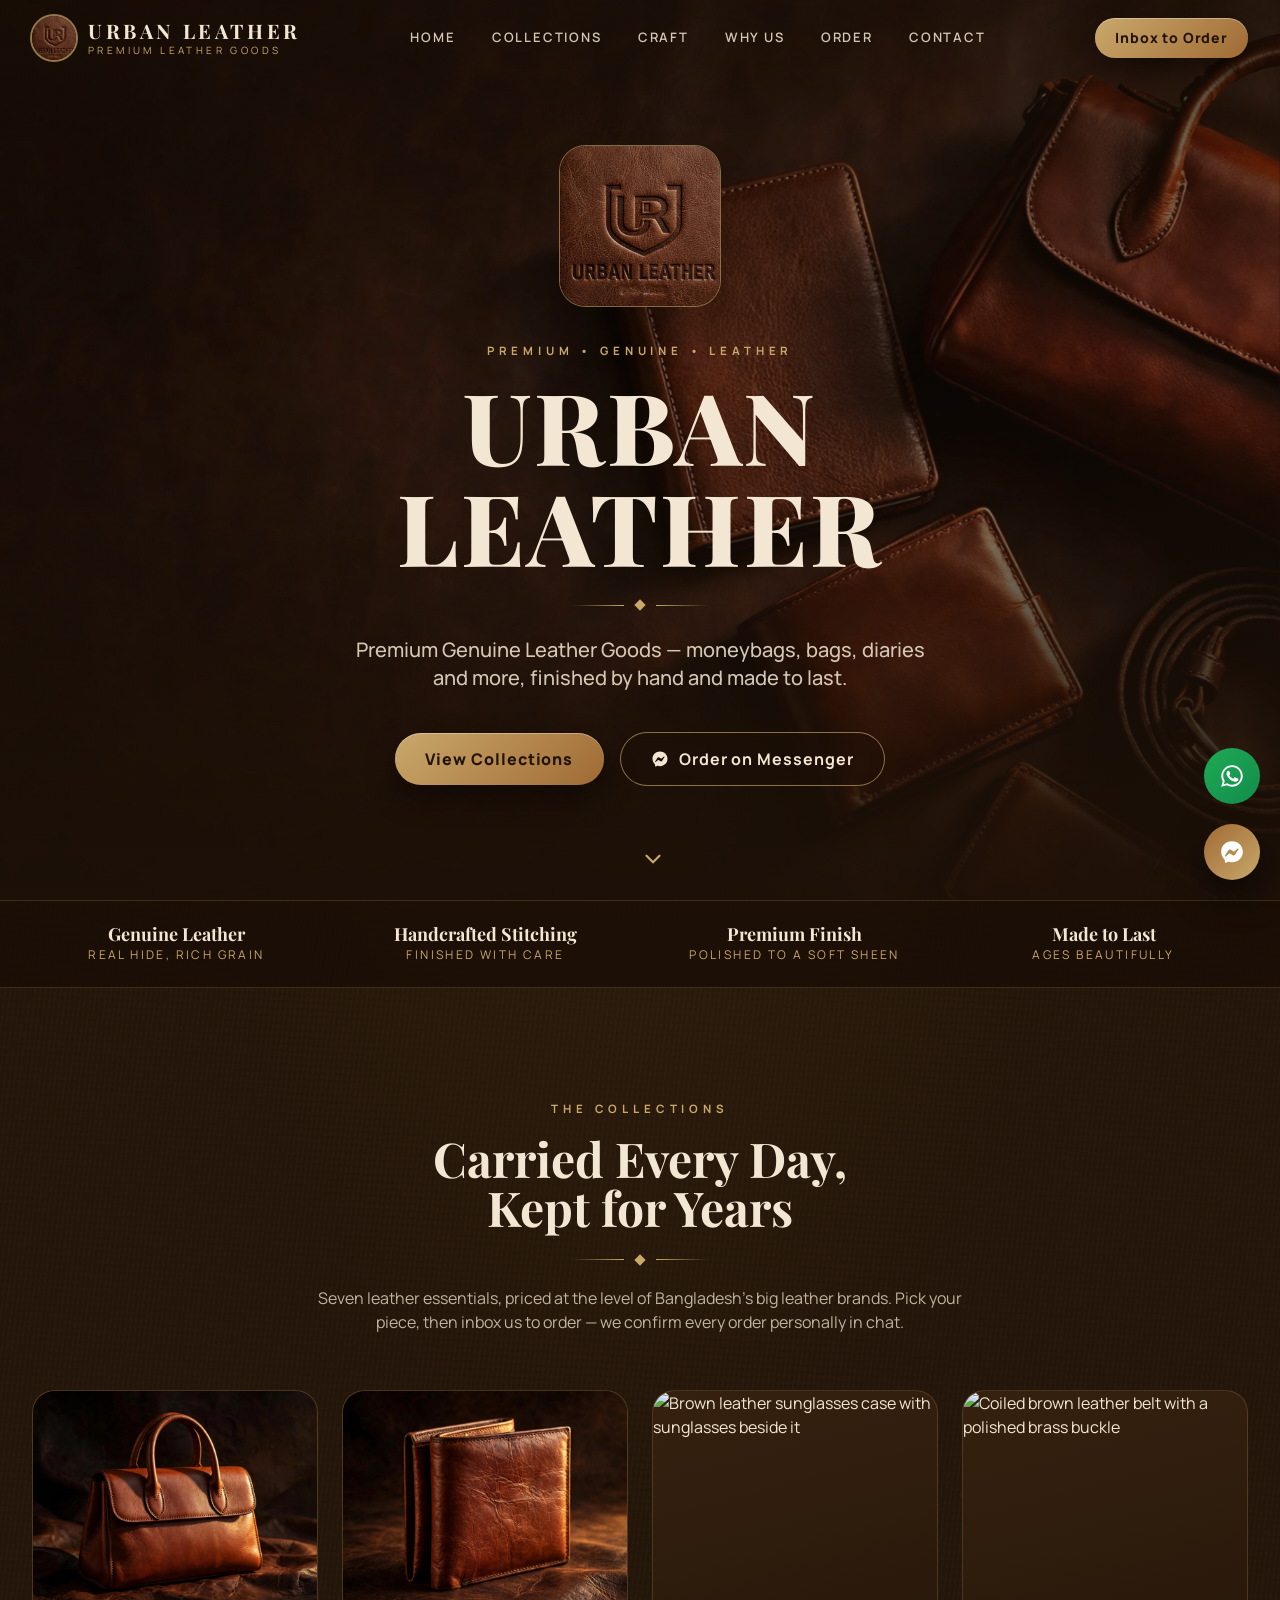
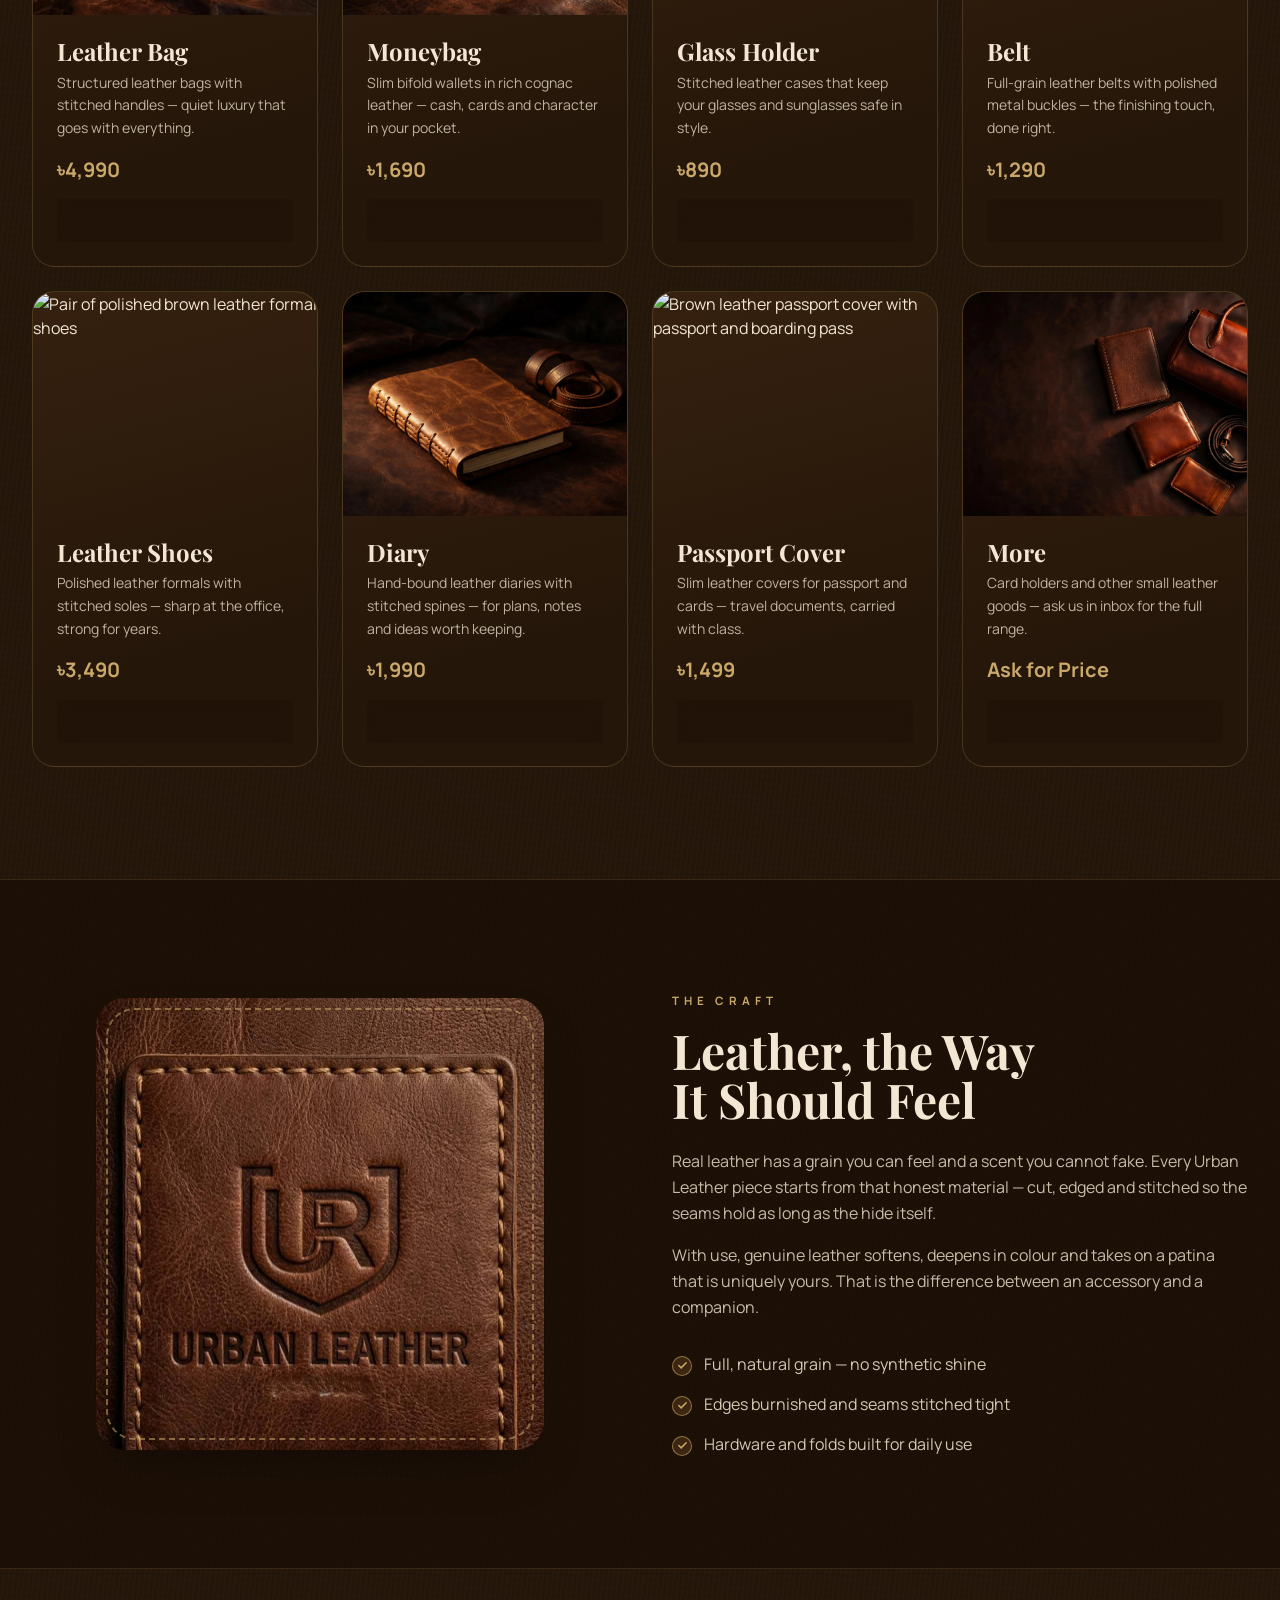
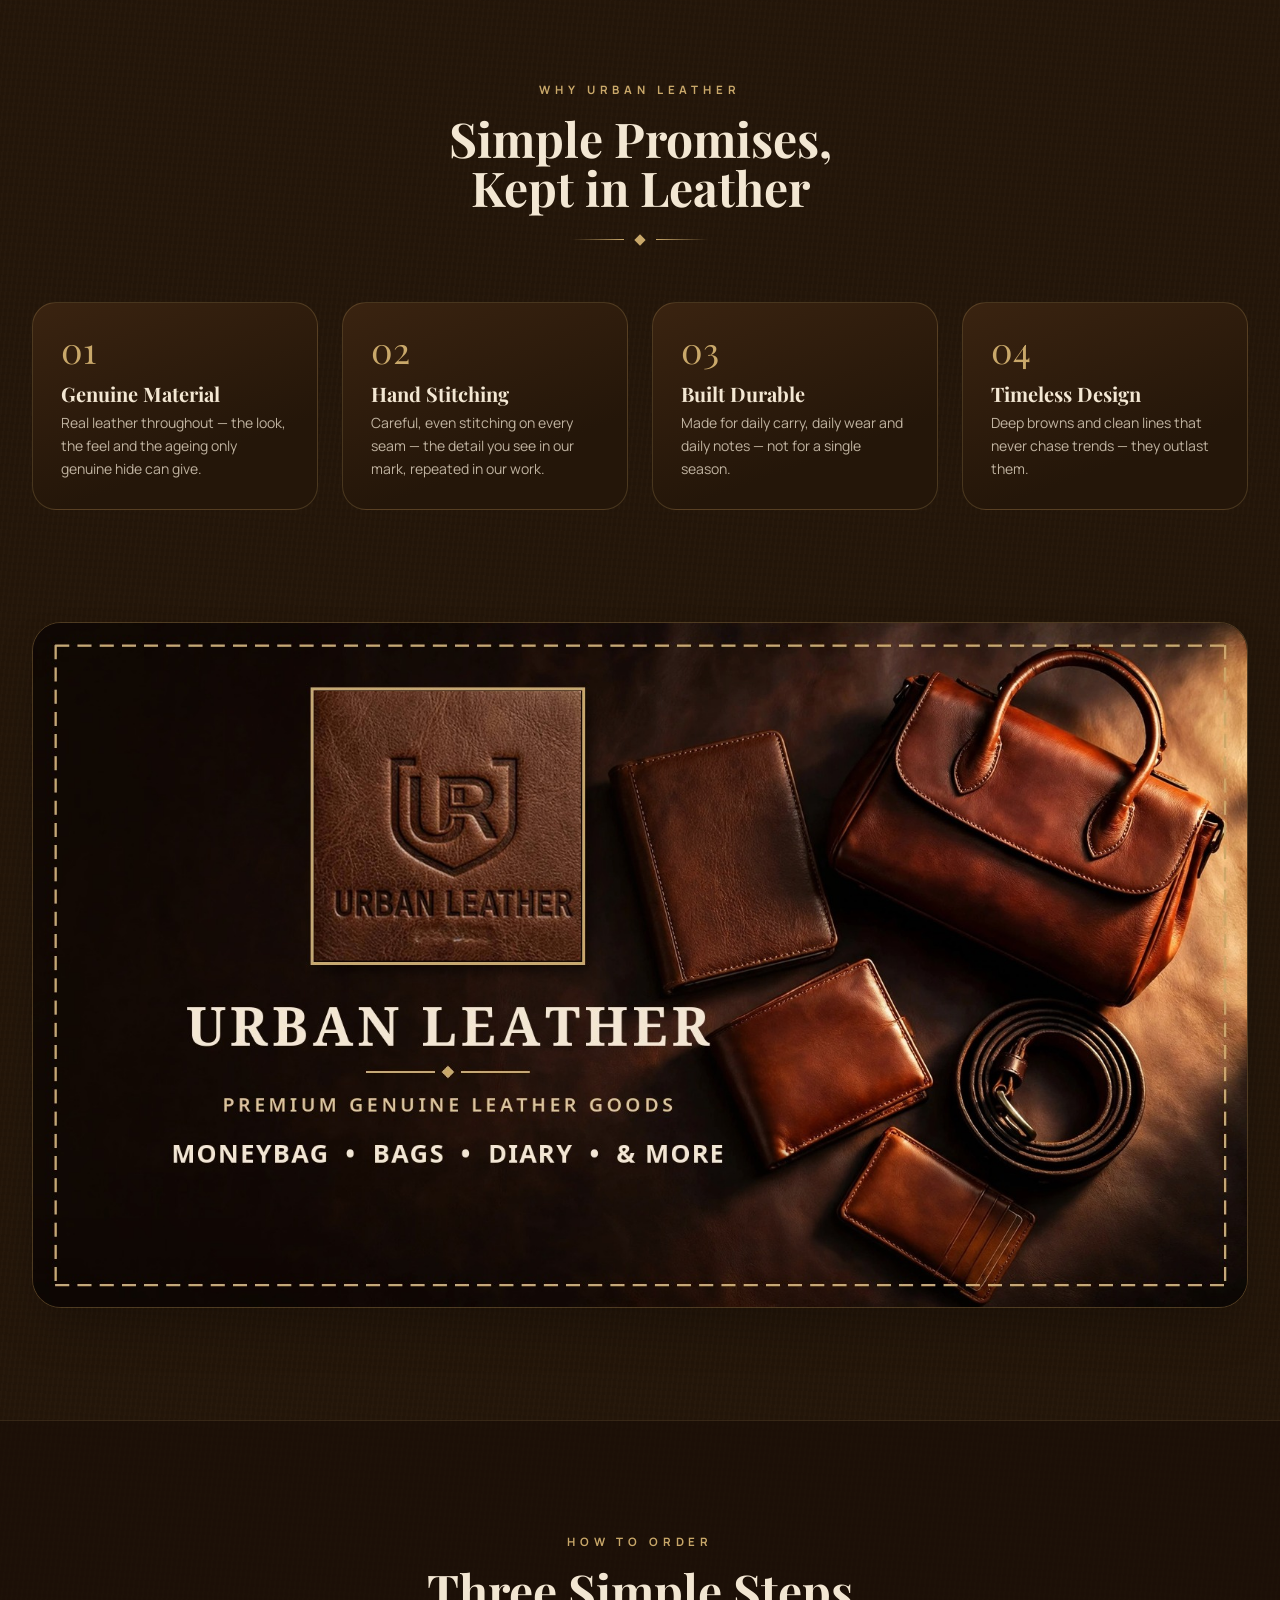
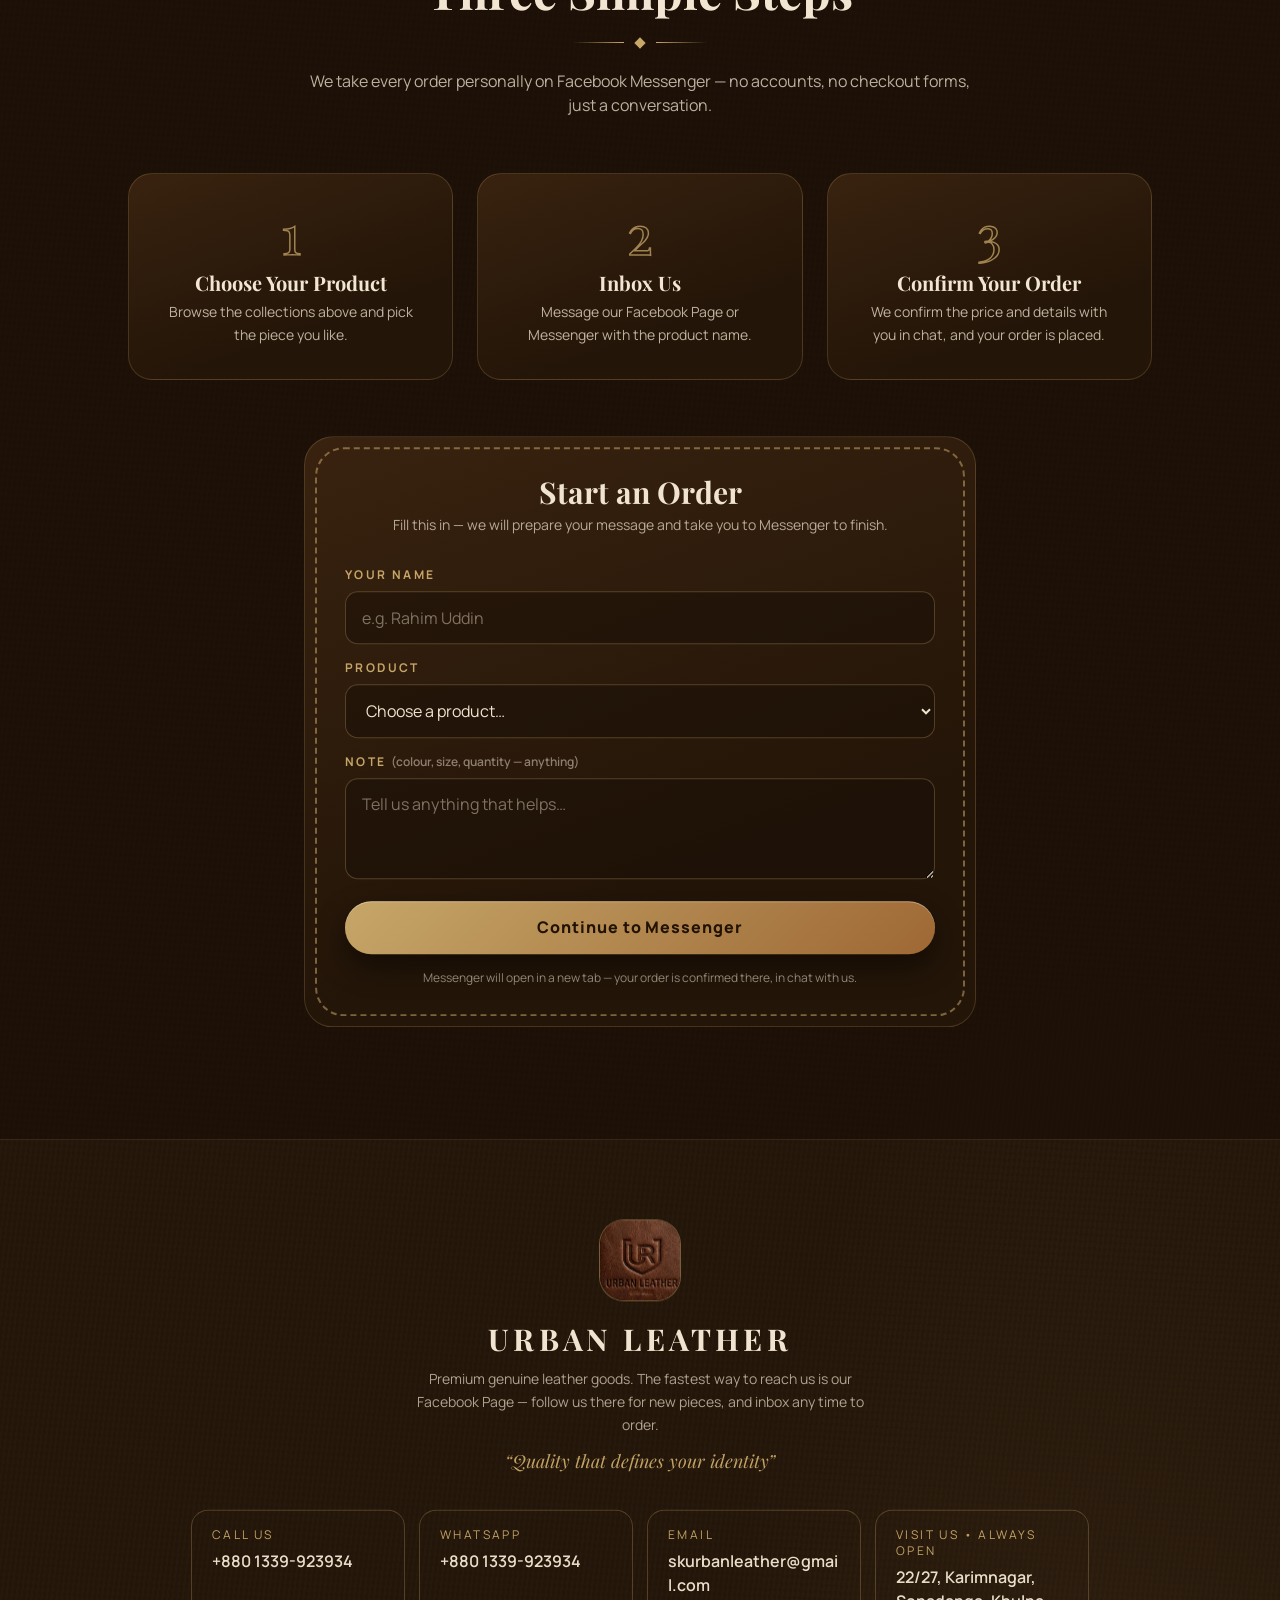
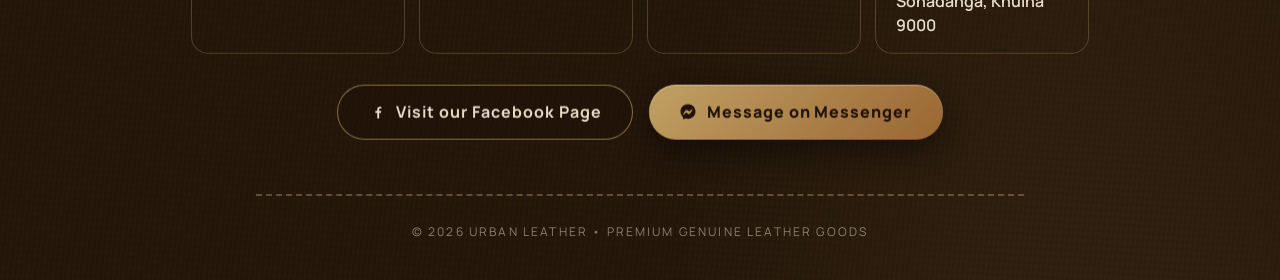
==== commit 4be58291: "Add priced products" ====
--- a/index.html
+++ b/index.html
@@ -91,26 +91,58 @@
       <p class="eyebrow">The Collections</p>
       <h2 class="display text-4xl sm:text-5xl font-bold mt-4">Carried Every Day,<br />Kept for Years</h2>
       <div class="gold-rule mt-6"><span class="diamond"></span></div>
-      <p class="mt-5 text-[#f3e7d3]/75">Four families of leather essentials. Pick your piece, then inbox us — we will confirm the details and price with you personally.</p>
+      <p class="mt-5 text-[#f3e7d3]/75">Seven leather essentials, priced at the level of Bangladesh's big leather brands. Pick your piece, then inbox us to order — we confirm every order personally in chat.</p>
     </div>
 
     <div class="mt-14 grid sm:grid-cols-2 xl:grid-cols-4 gap-6">
+      <!-- Leather Bag -->
+      <article class="product-card" data-reveal>
+        <div class="overflow-hidden h-56"><img class="card-img w-full h-full object-cover" src="assets/img/product-bag.jpg" alt="Elegant brown leather handbag with stitched handles" loading="lazy" /></div>
+        <div class="p-6">
+          <h3 class="display text-2xl font-bold">Leather Bag</h3>
+          <p class="mt-2 text-sm leading-relaxed text-[#f3e7d3]/75">Structured leather bags with stitched handles — quiet luxury that goes with everything.</p>
+          <p class="mt-4 text-xl font-bold text-[#c9a86a]">৳4,990</p>
+          <a href="https://m.me/61568058020640" target="_blank" rel="noopener" class="btn-outline mt-4 !py-2.5 !px-5 text-sm w-full justify-center">Inbox to Order</a>
+        </div>
+      </article>
       <!-- Moneybag -->
       <article class="product-card" data-reveal>
         <div class="overflow-hidden h-56"><img class="card-img w-full h-full object-cover" src="assets/img/product-moneybag.jpg" alt="Cognac brown leather bifold moneybag wallet standing on dark leather" loading="lazy" /></div>
         <div class="p-6">
           <h3 class="display text-2xl font-bold">Moneybag</h3>
           <p class="mt-2 text-sm leading-relaxed text-[#f3e7d3]/75">Slim bifold wallets in rich cognac leather — cash, cards and character in your pocket.</p>
-          <a href="https://m.me/61568058020640" target="_blank" rel="noopener" class="btn-outline mt-5 !py-2.5 !px-5 text-sm w-full justify-center">Inbox to Order</a>
-        </div>
-      </article>
-      <!-- Bags -->
-      <article class="product-card" data-reveal>
-        <div class="overflow-hidden h-56"><img class="card-img w-full h-full object-cover" src="assets/img/product-bag.jpg" alt="Elegant brown leather handbag with stitched handles" loading="lazy" /></div>
-        <div class="p-6">
-          <h3 class="display text-2xl font-bold">Bags</h3>
-          <p class="mt-2 text-sm leading-relaxed text-[#f3e7d3]/75">Structured leather bags with stitched handles — quiet luxury that goes with everything.</p>
-          <a href="https://m.me/61568058020640" target="_blank" rel="noopener" class="btn-outline mt-5 !py-2.5 !px-5 text-sm w-full justify-center">Inbox to Order</a>
+          <p class="mt-4 text-xl font-bold text-[#c9a86a]">৳1,690</p>
+          <a href="https://m.me/61568058020640" target="_blank" rel="noopener" class="btn-outline mt-4 !py-2.5 !px-5 text-sm w-full justify-center">Inbox to Order</a>
+        </div>
+      </article>
+      <!-- Glass Holder -->
+      <article class="product-card" data-reveal>
+        <div class="overflow-hidden h-56"><img class="card-img w-full h-full object-cover" src="assets/img/product-glassholder.jpg" alt="Brown leather sunglasses case with sunglasses beside it" loading="lazy" /></div>
+        <div class="p-6">
+          <h3 class="display text-2xl font-bold">Glass Holder</h3>
+          <p class="mt-2 text-sm leading-relaxed text-[#f3e7d3]/75">Stitched leather cases that keep your glasses and sunglasses safe in style.</p>
+          <p class="mt-4 text-xl font-bold text-[#c9a86a]">৳890</p>
+          <a href="https://m.me/61568058020640" target="_blank" rel="noopener" class="btn-outline mt-4 !py-2.5 !px-5 text-sm w-full justify-center">Inbox to Order</a>
+        </div>
+      </article>
+      <!-- Belt -->
+      <article class="product-card" data-reveal>
+        <div class="overflow-hidden h-56"><img class="card-img w-full h-full object-cover" src="assets/img/product-belt.jpg" alt="Coiled brown leather belt with a polished brass buckle" loading="lazy" /></div>
+        <div class="p-6">
+          <h3 class="display text-2xl font-bold">Belt</h3>
+          <p class="mt-2 text-sm leading-relaxed text-[#f3e7d3]/75">Full-grain leather belts with polished metal buckles — the finishing touch, done right.</p>
+          <p class="mt-4 text-xl font-bold text-[#c9a86a]">৳1,290</p>
+          <a href="https://m.me/61568058020640" target="_blank" rel="noopener" class="btn-outline mt-4 !py-2.5 !px-5 text-sm w-full justify-center">Inbox to Order</a>
+        </div>
+      </article>
+      <!-- Leather Shoes -->
+      <article class="product-card" data-reveal>
+        <div class="overflow-hidden h-56"><img class="card-img w-full h-full object-cover" src="assets/img/product-shoes.jpg" alt="Pair of polished brown leather formal shoes" loading="lazy" /></div>
+        <div class="p-6">
+          <h3 class="display text-2xl font-bold">Leather Shoes</h3>
+          <p class="mt-2 text-sm leading-relaxed text-[#f3e7d3]/75">Polished leather formals with stitched soles — sharp at the office, strong for years.</p>
+          <p class="mt-4 text-xl font-bold text-[#c9a86a]">৳3,490</p>
+          <a href="https://m.me/61568058020640" target="_blank" rel="noopener" class="btn-outline mt-4 !py-2.5 !px-5 text-sm w-full justify-center">Inbox to Order</a>
         </div>
       </article>
       <!-- Diary -->
@@ -119,7 +151,18 @@
         <div class="p-6">
           <h3 class="display text-2xl font-bold">Diary</h3>
           <p class="mt-2 text-sm leading-relaxed text-[#f3e7d3]/75">Hand-bound leather diaries with stitched spines — for plans, notes and ideas worth keeping.</p>
-          <a href="https://m.me/61568058020640" target="_blank" rel="noopener" class="btn-outline mt-5 !py-2.5 !px-5 text-sm w-full justify-center">Inbox to Order</a>
+          <p class="mt-4 text-xl font-bold text-[#c9a86a]">৳1,990</p>
+          <a href="https://m.me/61568058020640" target="_blank" rel="noopener" class="btn-outline mt-4 !py-2.5 !px-5 text-sm w-full justify-center">Inbox to Order</a>
+        </div>
+      </article>
+      <!-- Passport Cover -->
+      <article class="product-card" data-reveal>
+        <div class="overflow-hidden h-56"><img class="card-img w-full h-full object-cover" src="assets/img/product-cover.jpg" alt="Brown leather passport cover with passport and boarding pass" loading="lazy" /></div>
+        <div class="p-6">
+          <h3 class="display text-2xl font-bold">Passport Cover</h3>
+          <p class="mt-2 text-sm leading-relaxed text-[#f3e7d3]/75">Slim leather covers for passport and cards — travel documents, carried with class.</p>
+          <p class="mt-4 text-xl font-bold text-[#c9a86a]">৳1,499</p>
+          <a href="https://m.me/61568058020640" target="_blank" rel="noopener" class="btn-outline mt-4 !py-2.5 !px-5 text-sm w-full justify-center">Inbox to Order</a>
         </div>
       </article>
       <!-- More -->
@@ -127,8 +170,9 @@
         <div class="overflow-hidden h-56"><img class="card-img w-full h-full object-cover" src="assets/img/hero-scene.jpg" alt="Leather belt and card holder among Urban Leather goods on dark brown leather" loading="lazy" /></div>
         <div class="p-6">
           <h3 class="display text-2xl font-bold">More</h3>
-          <p class="mt-2 text-sm leading-relaxed text-[#f3e7d3]/75">Belts, card holders and other small leather goods — the finishing touches of the craft.</p>
-          <a href="https://m.me/61568058020640" target="_blank" rel="noopener" class="btn-outline mt-5 !py-2.5 !px-5 text-sm w-full justify-center">Inbox to Order</a>
+          <p class="mt-2 text-sm leading-relaxed text-[#f3e7d3]/75">Card holders and other small leather goods — ask us in inbox for the full range.</p>
+          <p class="mt-4 text-xl font-bold text-[#c9a86a]">Ask for Price</p>
+          <a href="https://m.me/61568058020640" target="_blank" rel="noopener" class="btn-outline mt-4 !py-2.5 !px-5 text-sm w-full justify-center">Inbox to Order</a>
         </div>
       </article>
     </div>
@@ -239,10 +283,13 @@
           <label for="fProduct" class="block text-xs font-bold tracking-[0.2em] text-[#c9a86a] mb-2">PRODUCT</label>
           <select id="fProduct" name="product" required class="field">
             <option value="">Choose a product…</option>
-            <option>Moneybag (Leather Wallet)</option>
-            <option>Bag</option>
-            <option>Diary</option>
-            <option>Belt</option>
+            <option>Leather Bag — ৳4,990</option>
+            <option>Moneybag (Leather Wallet) — ৳1,690</option>
+            <option>Glass Holder — ৳890</option>
+            <option>Leather Belt — ৳1,290</option>
+            <option>Leather Shoes — ৳3,490</option>
+            <option>Leather Diary — ৳1,990</option>
+            <option>Passport Cover — ৳1,499</option>
             <option>Card Holder</option>
             <option>Something else</option>
           </select>
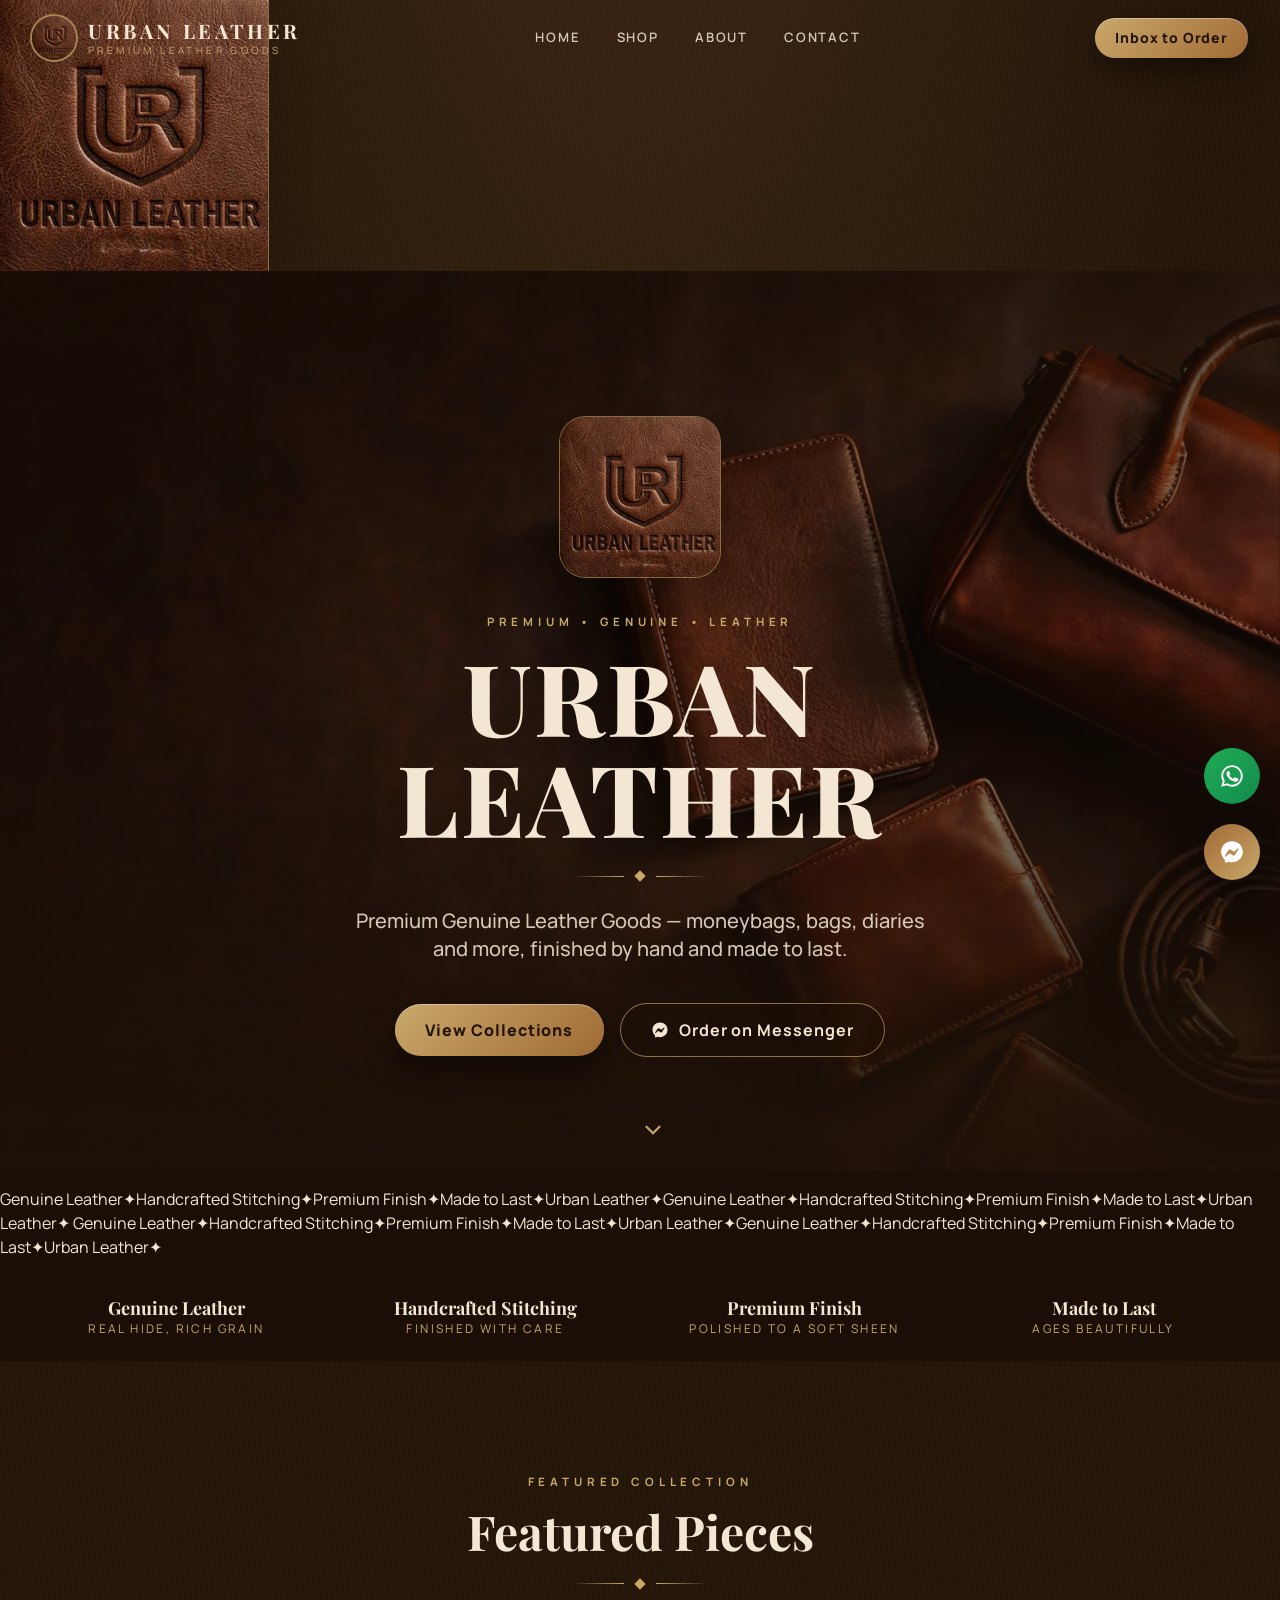
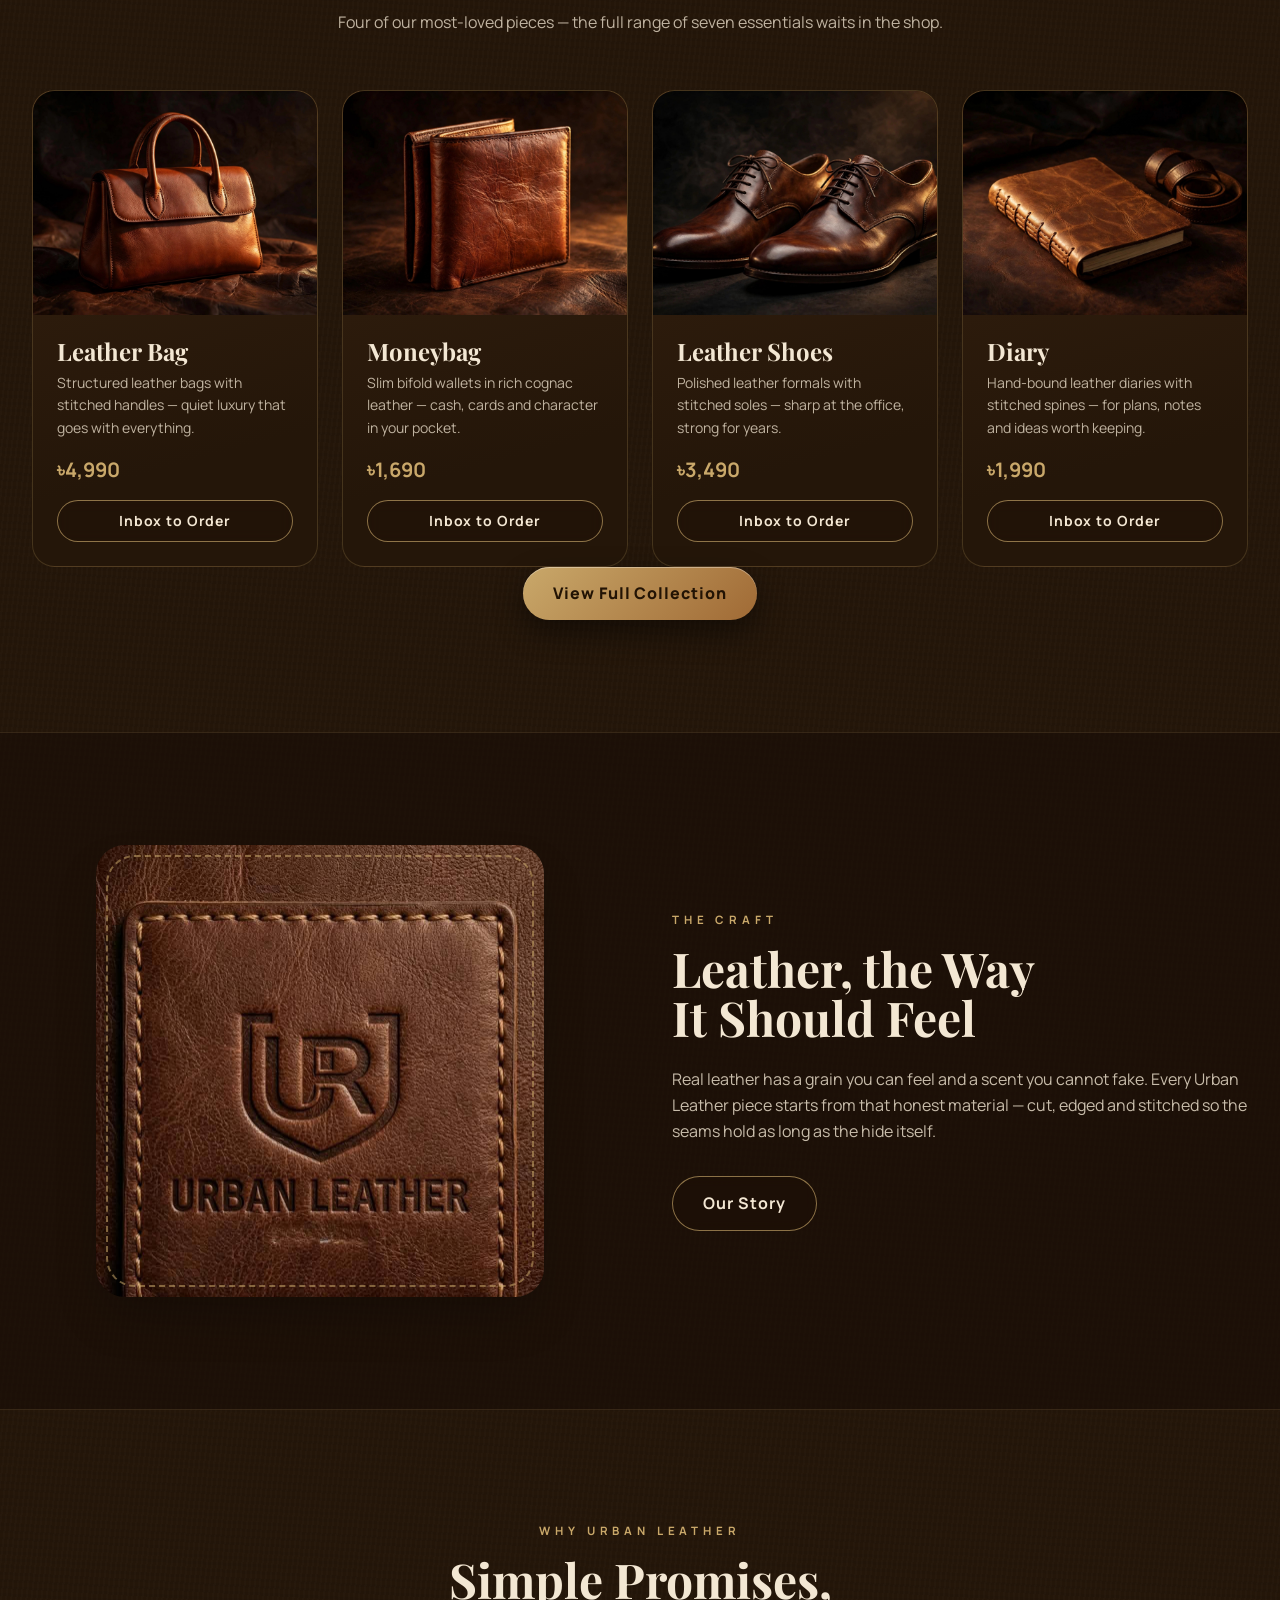
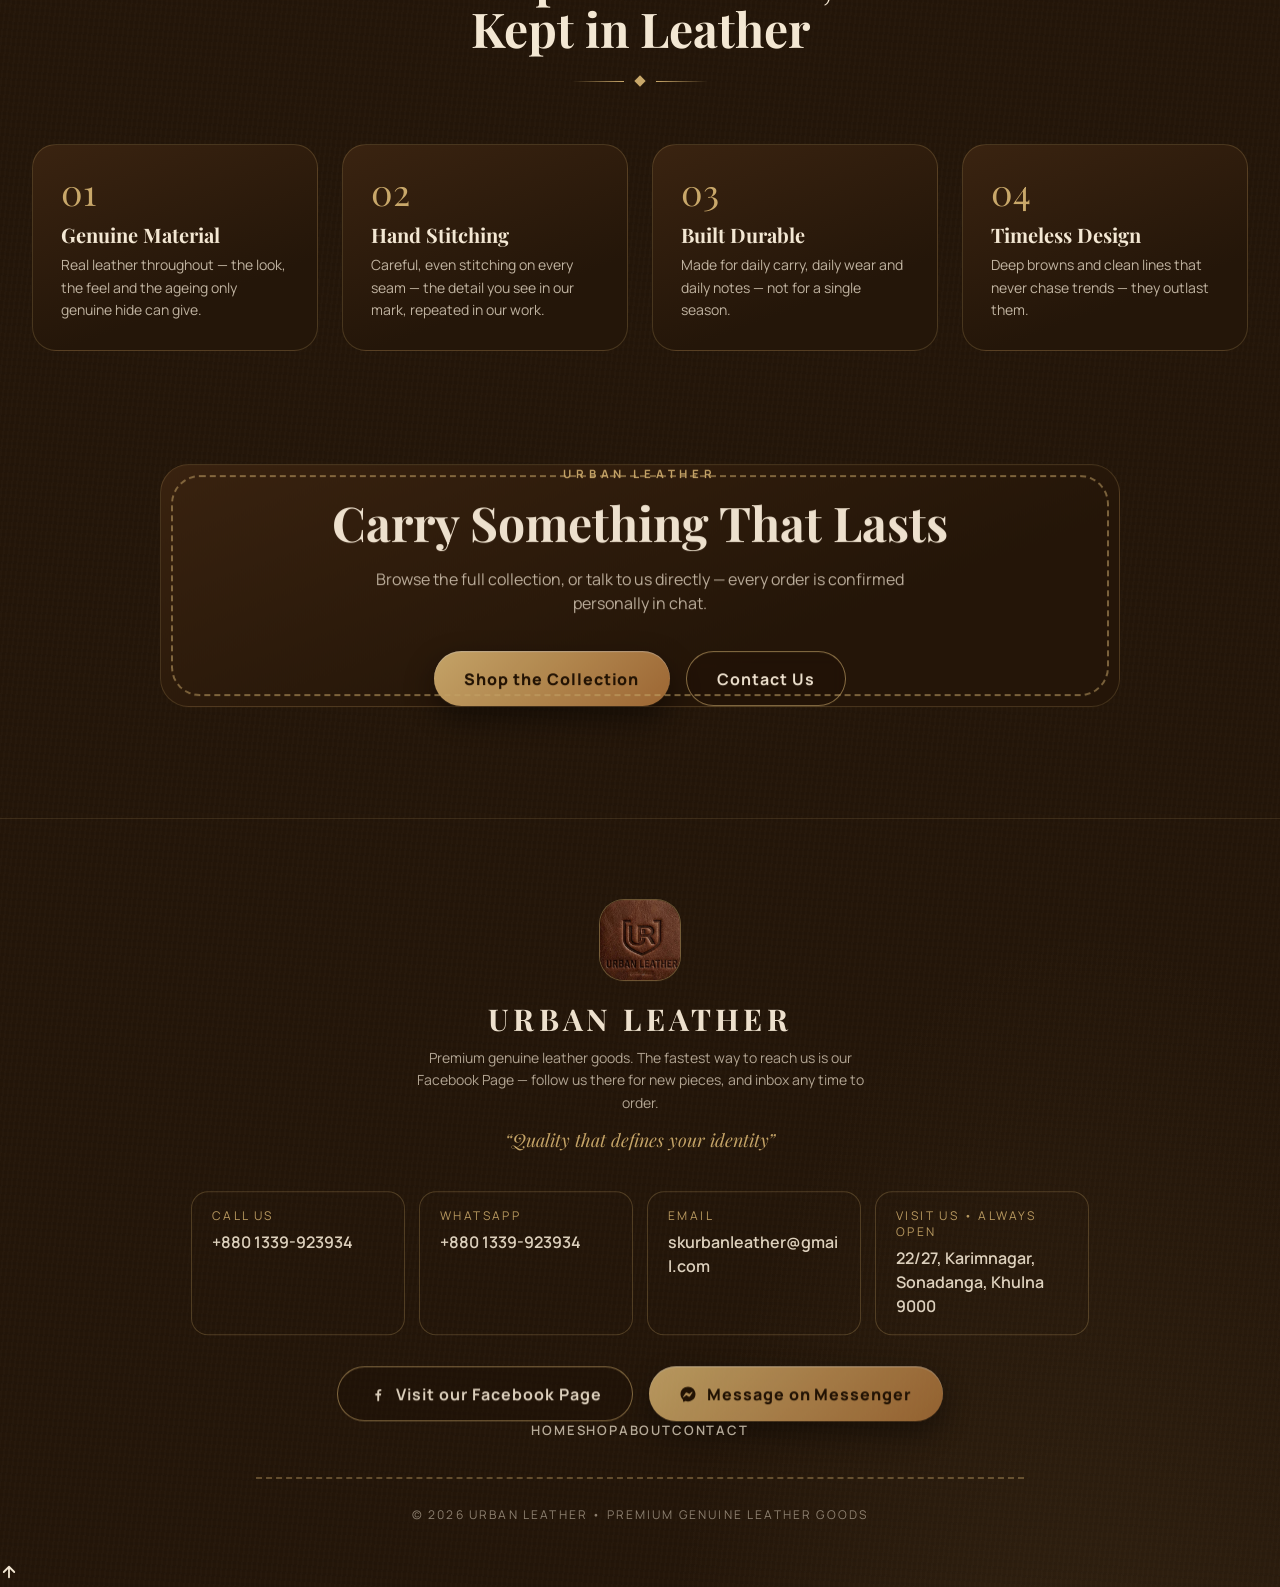
==== commit 7cb51d17: "Multipage site: Home" ====
--- a/index.html
+++ b/index.html
@@ -14,10 +14,15 @@
 </head>
 <body class="leather-bg antialiased">
 
+<!-- Page transition overlay -->
+<div id="pageTransition" class="page-transition" aria-hidden="true">
+  <img src="assets/img/monogram.png" alt="" class="w-24 h-24 rounded-[1.4rem] object-cover ring-1 ring-[#c9a86a]/60 shadow-2xl" />
+</div>
+
 <!-- ================= HEADER ================= -->
 <header id="siteHeader" class="site-header fixed top-0 left-0 right-0 z-50">
-  <div class="max-w-7xl mx-auto px-5 sm:px-8 h-[76px] flex items-center justify-between gap-4">
-    <a href="#home" class="flex items-center gap-3 shrink-0">
+  <div class="header-inner max-w-7xl mx-auto px-5 sm:px-8 h-[76px] flex items-center justify-between gap-4">
+    <a href="index.html" class="flex items-center gap-3 shrink-0">
       <img src="assets/img/monogram.png" alt="Urban Leather monogram logo" class="w-11 h-11 rounded-full object-cover ring-2 ring-[#c9a86a]/70" />
       <span class="leading-none">
         <span class="display block text-lg sm:text-xl font-bold tracking-[0.18em] text-[#f3e7d3]">URBAN LEATHER</span>
@@ -25,12 +30,10 @@
       </span>
     </a>
     <nav class="hidden lg:flex items-center gap-9 text-[13px] font-semibold text-[#f3e7d3]/85" aria-label="Main navigation">
-      <a class="nav-link" href="#home">HOME</a>
-      <a class="nav-link" href="#collections">COLLECTIONS</a>
-      <a class="nav-link" href="#craft">CRAFT</a>
-      <a class="nav-link" href="#why">WHY US</a>
-      <a class="nav-link" href="#order">ORDER</a>
-      <a class="nav-link" href="#contact">CONTACT</a>
+      <a class="nav-link nav-active" href="index.html" aria-current="page">HOME</a>
+      <a class="nav-link" href="shop.html">SHOP</a>
+      <a class="nav-link" href="about.html">ABOUT</a>
+      <a class="nav-link" href="contact.html">CONTACT</a>
     </nav>
     <div class="flex items-center gap-3">
       <a href="https://m.me/61568058020640" target="_blank" rel="noopener" class="btn-gold hidden sm:inline-flex !py-2.5 !px-5 text-sm">Inbox to Order</a>
@@ -41,12 +44,10 @@
   </div>
   <nav id="mobileMenu" class="lg:hidden hidden border-t border-[#c9a86a]/15 bg-[#180d05]/95 backdrop-blur-xl" aria-label="Mobile navigation">
     <div class="px-6 py-5 flex flex-col gap-4 text-sm font-semibold tracking-[0.14em] text-[#f3e7d3]/90">
-      <a href="#home">HOME</a>
-      <a href="#collections">COLLECTIONS</a>
-      <a href="#craft">CRAFT</a>
-      <a href="#why">WHY US</a>
-      <a href="#order">ORDER</a>
-      <a href="#contact">CONTACT</a>
+      <a href="index.html" class="text-[#c9a86a]" aria-current="page">HOME</a>
+      <a href="shop.html">SHOP</a>
+      <a href="about.html">ABOUT</a>
+      <a href="contact.html">CONTACT</a>
     </div>
   </nav>
 </header>
@@ -56,26 +57,37 @@
   <img id="heroBg" src="assets/img/hero-scene.jpg" alt="Leather handbag, diary, wallet, belt and card holder arranged on dark brown leather" class="hero-bg absolute inset-0 w-full h-[115%] object-cover object-center" />
   <div class="hero-vignette absolute inset-0"></div>
   <div class="relative z-10 text-center px-5 pt-32 pb-24 max-w-4xl mx-auto">
-    <img data-hero src="assets/img/monogram.png" alt="Urban Leather UR monogram embossed on brown leather" class="w-32 h-32 sm:w-40 sm:h-40 mx-auto rounded-[1.6rem] object-cover shadow-2xl ring-1 ring-[#c9a86a]/60" />
+    <img data-hero src="assets/img/monogram.png" alt="Urban Leather UR monogram embossed on brown leather" class="float-badge w-32 h-32 sm:w-40 sm:h-40 mx-auto rounded-[1.6rem] object-cover shadow-2xl ring-1 ring-[#c9a86a]/60" />
     <p data-hero class="eyebrow mt-9">Premium • Genuine • Leather</p>
-    <h1 data-hero class="display font-extrabold text-[#f3e7d3] mt-4 text-[13.5vw] sm:text-7xl lg:text-[6.2rem] tracking-wide">URBAN<br class="sm:hidden" /> LEATHER</h1>
+    <h1 class="display font-extrabold text-[#f3e7d3] mt-4 text-[13.5vw] sm:text-7xl lg:text-[6.2rem] tracking-wide">
+      <span class="line-mask"><span class="line-inner">URBAN</span></span>
+      <span class="line-mask"><span class="line-inner">LEATHER</span></span>
+    </h1>
     <div data-hero class="gold-rule mt-6"><span class="diamond"></span></div>
     <p data-hero class="mt-6 text-base sm:text-xl text-[#f3e7d3]/85 font-medium max-w-xl mx-auto">Premium Genuine Leather Goods — moneybags, bags, diaries and more, finished by hand and made to last.</p>
     <div data-hero class="mt-10 flex flex-wrap items-center justify-center gap-4">
-      <a href="#collections" class="btn-gold">View Collections</a>
+      <a href="shop.html" class="btn-gold">View Collections</a>
       <a href="https://m.me/61568058020640" target="_blank" rel="noopener" class="btn-outline">
         <svg width="18" height="18" viewBox="0 0 24 24" fill="currentColor" aria-hidden="true"><path d="M12 2C6.36 2 2 6.13 2 11.7c0 2.91 1.19 5.44 3.14 7.17.16.14.25.35.25.57l.05 1.78c.02.57.61.94 1.13.71l1.98-.89c.17-.08.36-.09.53-.02.88.32 1.83.49 2.92.49 5.64 0 10-4.13 10-9.7S17.64 2 12 2zm6.04 7.46l-3.17 5.03c-.47.74-1.46.94-2.25.46l-2.47-1.5a.6.6 0 0 0-.63 0l-3.3 2.62c-.42.33-.97-.18-.7-.64l3.17-5.03c.47-.74 1.46-.94 2.25-.46l2.47 1.5c.19.12.44.12.63 0l3.3-2.62c.42-.33.97.18.7.64z"/></svg>
         Order on Messenger
       </a>
     </div>
   </div>
-  <a href="#collections" data-hero class="absolute bottom-7 left-1/2 -translate-x-1/2 z-10 text-[#c9a86a] animate-bounce" aria-label="Scroll down to collections">
+  <a href="#featured" data-hero class="absolute bottom-7 left-1/2 -translate-x-1/2 z-10 text-[#c9a86a] animate-bounce" aria-label="Scroll down to featured products">
     <svg width="26" height="26" viewBox="0 0 24 24" fill="none" stroke="currentColor" stroke-width="2" stroke-linecap="round"><path d="M6 9l6 6 6-6"/></svg>
   </a>
 </section>
 
+<!-- ================= MARQUEE ================= -->
+<div class="marquee border-b border-[#c9a86a]/20 bg-[#180d05]/80 py-4" aria-hidden="true">
+  <div class="marquee-track">
+    <span class="marquee-chunk">Genuine Leather<span class="mq-dot">✦</span>Handcrafted Stitching<span class="mq-dot">✦</span>Premium Finish<span class="mq-dot">✦</span>Made to Last<span class="mq-dot">✦</span>Urban Leather<span class="mq-dot">✦</span>Genuine Leather<span class="mq-dot">✦</span>Handcrafted Stitching<span class="mq-dot">✦</span>Premium Finish<span class="mq-dot">✦</span>Made to Last<span class="mq-dot">✦</span>Urban Leather<span class="mq-dot">✦</span></span>
+    <span class="marquee-chunk">Genuine Leather<span class="mq-dot">✦</span>Handcrafted Stitching<span class="mq-dot">✦</span>Premium Finish<span class="mq-dot">✦</span>Made to Last<span class="mq-dot">✦</span>Urban Leather<span class="mq-dot">✦</span>Genuine Leather<span class="mq-dot">✦</span>Handcrafted Stitching<span class="mq-dot">✦</span>Premium Finish<span class="mq-dot">✦</span>Made to Last<span class="mq-dot">✦</span>Urban Leather<span class="mq-dot">✦</span></span>
+  </div>
+</div>
+
 <!-- ================= TRUST STRIP ================= -->
-<section class="relative border-y border-[#c9a86a]/20 bg-[#180d05]/80">
+<section class="relative border-b border-[#c9a86a]/20 bg-[#180d05]/80">
   <div class="max-w-7xl mx-auto px-5 sm:px-8 py-6 grid grid-cols-2 lg:grid-cols-4 gap-5 text-center">
     <div data-reveal><p class="display text-lg font-bold text-[#f3e7d3]">Genuine Leather</p><p class="text-xs tracking-[0.2em] text-[#c9a86a] mt-1">REAL HIDE, RICH GRAIN</p></div>
     <div data-reveal><p class="display text-lg font-bold text-[#f3e7d3]">Handcrafted Stitching</p><p class="text-xs tracking-[0.2em] text-[#c9a86a] mt-1">FINISHED WITH CARE</p></div>
@@ -84,17 +96,17 @@
   </div>
 </section>
 
-<!-- ================= COLLECTIONS ================= -->
-<section id="collections" class="relative py-24 sm:py-28">
+<!-- ================= FEATURED PRODUCTS ================= -->
+<section id="featured" class="relative py-24 sm:py-28">
   <div class="max-w-7xl mx-auto px-5 sm:px-8">
-    <div class="text-center max-w-2xl mx-auto" data-reveal>
-      <p class="eyebrow">The Collections</p>
-      <h2 class="display text-4xl sm:text-5xl font-bold mt-4">Carried Every Day,<br />Kept for Years</h2>
+    <div class="section-head text-center max-w-2xl mx-auto">
+      <p class="eyebrow">Featured Collection</p>
+      <h2 class="display text-4xl sm:text-5xl font-bold mt-4">Featured Pieces</h2>
       <div class="gold-rule mt-6"><span class="diamond"></span></div>
-      <p class="mt-5 text-[#f3e7d3]/75">Seven leather essentials, priced at the level of Bangladesh's big leather brands. Pick your piece, then inbox us to order — we confirm every order personally in chat.</p>
-    </div>
-
-    <div class="mt-14 grid sm:grid-cols-2 xl:grid-cols-4 gap-6">
+      <p class="mt-5 text-[#f3e7d3]/75">Four of our most-loved pieces — the full range of seven essentials waits in the shop.</p>
+    </div>
+
+    <div class="card-grid mt-14 grid sm:grid-cols-2 xl:grid-cols-4 gap-6">
       <!-- Leather Bag -->
       <article class="product-card" data-reveal>
         <div class="overflow-hidden h-56"><img class="card-img w-full h-full object-cover" src="assets/img/product-bag.jpg" alt="Elegant brown leather handbag with stitched handles" loading="lazy" /></div>
@@ -115,26 +127,6 @@
           <a href="https://m.me/61568058020640" target="_blank" rel="noopener" class="btn-outline mt-4 !py-2.5 !px-5 text-sm w-full justify-center">Inbox to Order</a>
         </div>
       </article>
-      <!-- Glass Holder -->
-      <article class="product-card" data-reveal>
-        <div class="overflow-hidden h-56"><img class="card-img w-full h-full object-cover" src="assets/img/product-glassholder.jpg" alt="Brown leather sunglasses case with sunglasses beside it" loading="lazy" /></div>
-        <div class="p-6">
-          <h3 class="display text-2xl font-bold">Glass Holder</h3>
-          <p class="mt-2 text-sm leading-relaxed text-[#f3e7d3]/75">Stitched leather cases that keep your glasses and sunglasses safe in style.</p>
-          <p class="mt-4 text-xl font-bold text-[#c9a86a]">৳890</p>
-          <a href="https://m.me/61568058020640" target="_blank" rel="noopener" class="btn-outline mt-4 !py-2.5 !px-5 text-sm w-full justify-center">Inbox to Order</a>
-        </div>
-      </article>
-      <!-- Belt -->
-      <article class="product-card" data-reveal>
-        <div class="overflow-hidden h-56"><img class="card-img w-full h-full object-cover" src="assets/img/product-belt.jpg" alt="Coiled brown leather belt with a polished brass buckle" loading="lazy" /></div>
-        <div class="p-6">
-          <h3 class="display text-2xl font-bold">Belt</h3>
-          <p class="mt-2 text-sm leading-relaxed text-[#f3e7d3]/75">Full-grain leather belts with polished metal buckles — the finishing touch, done right.</p>
-          <p class="mt-4 text-xl font-bold text-[#c9a86a]">৳1,290</p>
-          <a href="https://m.me/61568058020640" target="_blank" rel="noopener" class="btn-outline mt-4 !py-2.5 !px-5 text-sm w-full justify-center">Inbox to Order</a>
-        </div>
-      </article>
       <!-- Leather Shoes -->
       <article class="product-card" data-reveal>
         <div class="overflow-hidden h-56"><img class="card-img w-full h-full object-cover" src="assets/img/product-shoes.jpg" alt="Pair of polished brown leather formal shoes" loading="lazy" /></div>
@@ -155,56 +147,35 @@
           <a href="https://m.me/61568058020640" target="_blank" rel="noopener" class="btn-outline mt-4 !py-2.5 !px-5 text-sm w-full justify-center">Inbox to Order</a>
         </div>
       </article>
-      <!-- Passport Cover -->
-      <article class="product-card" data-reveal>
-        <div class="overflow-hidden h-56"><img class="card-img w-full h-full object-cover" src="assets/img/product-cover.jpg" alt="Brown leather passport cover with passport and boarding pass" loading="lazy" /></div>
-        <div class="p-6">
-          <h3 class="display text-2xl font-bold">Passport Cover</h3>
-          <p class="mt-2 text-sm leading-relaxed text-[#f3e7d3]/75">Slim leather covers for passport and cards — travel documents, carried with class.</p>
-          <p class="mt-4 text-xl font-bold text-[#c9a86a]">৳1,499</p>
-          <a href="https://m.me/61568058020640" target="_blank" rel="noopener" class="btn-outline mt-4 !py-2.5 !px-5 text-sm w-full justify-center">Inbox to Order</a>
-        </div>
-      </article>
-      <!-- More -->
-      <article class="product-card" data-reveal>
-        <div class="overflow-hidden h-56"><img class="card-img w-full h-full object-cover" src="assets/img/hero-scene.jpg" alt="Leather belt and card holder among Urban Leather goods on dark brown leather" loading="lazy" /></div>
-        <div class="p-6">
-          <h3 class="display text-2xl font-bold">More</h3>
-          <p class="mt-2 text-sm leading-relaxed text-[#f3e7d3]/75">Card holders and other small leather goods — ask us in inbox for the full range.</p>
-          <p class="mt-4 text-xl font-bold text-[#c9a86a]">Ask for Price</p>
-          <a href="https://m.me/61568058020640" target="_blank" rel="noopener" class="btn-outline mt-4 !py-2.5 !px-5 text-sm w-full justify-center">Inbox to Order</a>
-        </div>
-      </article>
-    </div>
-  </div>
-</section>
-
-<!-- ================= CRAFT ================= -->
-<section id="craft" class="relative py-24 sm:py-28 bg-[#180d05]/60 border-y border-[#c9a86a]/15 overflow-hidden">
+    </div>
+
+    <div class="mt-12 text-center" data-reveal>
+      <a href="shop.html" class="btn-gold">View Full Collection</a>
+    </div>
+  </div>
+</section>
+
+<!-- ================= CRAFT TEASER ================= -->
+<section class="relative py-24 sm:py-28 bg-[#180d05]/60 border-y border-[#c9a86a]/15 overflow-hidden">
   <div class="max-w-7xl mx-auto px-5 sm:px-8 grid lg:grid-cols-2 gap-12 lg:gap-16 items-center">
     <div data-reveal class="relative max-w-md mx-auto w-full">
       <div class="stitch-frame rounded-[1.8rem] overflow-hidden shadow-2xl">
-        <img src="assets/img/logo-original.jpg" alt="Urban Leather original patch logo — embossed UR shield on a stitched leather patch" class="w-full h-auto block" loading="lazy" />
+        <img src="assets/img/logo-original.jpg" alt="Urban Leather original patch logo — embossed UR shield on a stitched leather patch" class="parallax-img w-full h-auto block" loading="lazy" />
       </div>
     </div>
     <div data-reveal>
       <p class="eyebrow">The Craft</p>
       <h2 class="display text-4xl sm:text-5xl font-bold mt-4 leading-tight">Leather, the Way<br />It Should Feel</h2>
       <p class="mt-6 text-[#f3e7d3]/80 leading-relaxed">Real leather has a grain you can feel and a scent you cannot fake. Every Urban Leather piece starts from that honest material — cut, edged and stitched so the seams hold as long as the hide itself.</p>
-      <p class="mt-4 text-[#f3e7d3]/80 leading-relaxed">With use, genuine leather softens, deepens in colour and takes on a patina that is uniquely yours. That is the difference between an accessory and a companion.</p>
-      <ul class="mt-8 space-y-4 text-[#f3e7d3]/85">
-        <li class="flex gap-3"><span class="mt-1 w-5 h-5 shrink-0 rounded-full bg-[#a06a35]/25 border border-[#c9a86a]/60 grid place-items-center text-[#c9a86a]"><svg width="11" height="11" viewBox="0 0 24 24" fill="none" stroke="currentColor" stroke-width="3.4" stroke-linecap="round"><path d="M4 12l5 5L20 6"/></svg></span>Full, natural grain — no synthetic shine</li>
-        <li class="flex gap-3"><span class="mt-1 w-5 h-5 shrink-0 rounded-full bg-[#a06a35]/25 border border-[#c9a86a]/60 grid place-items-center text-[#c9a86a]"><svg width="11" height="11" viewBox="0 0 24 24" fill="none" stroke="currentColor" stroke-width="3.4" stroke-linecap="round"><path d="M4 12l5 5L20 6"/></svg></span>Edges burnished and seams stitched tight</li>
-        <li class="flex gap-3"><span class="mt-1 w-5 h-5 shrink-0 rounded-full bg-[#a06a35]/25 border border-[#c9a86a]/60 grid place-items-center text-[#c9a86a]"><svg width="11" height="11" viewBox="0 0 24 24" fill="none" stroke="currentColor" stroke-width="3.4" stroke-linecap="round"><path d="M4 12l5 5L20 6"/></svg></span>Hardware and folds built for daily use</li>
-      </ul>
+      <a href="about.html" class="btn-outline mt-8">Our Story</a>
     </div>
   </div>
 </section>
 
 <!-- ================= WHY US ================= -->
-<section id="why" class="py-24 sm:py-28">
+<section class="py-24 sm:py-28">
   <div class="max-w-7xl mx-auto px-5 sm:px-8">
-    <div class="text-center max-w-2xl mx-auto" data-reveal>
+    <div class="section-head text-center max-w-2xl mx-auto">
       <p class="eyebrow">Why Urban Leather</p>
       <h2 class="display text-4xl sm:text-5xl font-bold mt-4">Simple Promises,<br />Kept in Leather</h2>
       <div class="gold-rule mt-6"><span class="diamond"></span></div>
@@ -234,80 +205,23 @@
   </div>
 </section>
 
-<!-- ================= GALLERY STRIP ================= -->
-<section class="pb-24 sm:pb-28" aria-label="Urban Leather gallery">
-  <div class="max-w-7xl mx-auto px-5 sm:px-8">
-    <div class="rounded-[1.8rem] overflow-hidden border border-[#c9a86a]/25 shadow-2xl" data-reveal>
-      <img src="assets/img/cover.jpg" alt="Urban Leather cover design — leather goods with the UR monogram" class="w-full h-auto block" loading="lazy" />
-    </div>
-  </div>
-</section>
-
-<!-- ================= ORDER ================= -->
-<section id="order" class="py-24 sm:py-28 bg-[#180d05]/60 border-y border-[#c9a86a]/15">
-  <div class="max-w-7xl mx-auto px-5 sm:px-8">
-    <div class="text-center max-w-2xl mx-auto" data-reveal>
-      <p class="eyebrow">How to Order</p>
-      <h2 class="display text-4xl sm:text-5xl font-bold mt-4">Three Simple Steps</h2>
-      <div class="gold-rule mt-6"><span class="diamond"></span></div>
-      <p class="mt-5 text-[#f3e7d3]/75">We take every order personally on Facebook Messenger — no accounts, no checkout forms, just a conversation.</p>
-    </div>
-    <div class="mt-14 grid md:grid-cols-3 gap-6 max-w-5xl mx-auto text-center">
-      <div class="leather-panel rounded-3xl p-8" data-reveal>
-        <p class="step-num">1</p>
-        <h3 class="display text-xl font-bold mt-3">Choose Your Product</h3>
-        <p class="mt-2 text-sm text-[#f3e7d3]/75 leading-relaxed">Browse the collections above and pick the piece you like.</p>
-      </div>
-      <div class="leather-panel rounded-3xl p-8" data-reveal>
-        <p class="step-num">2</p>
-        <h3 class="display text-xl font-bold mt-3">Inbox Us</h3>
-        <p class="mt-2 text-sm text-[#f3e7d3]/75 leading-relaxed">Message our Facebook Page or Messenger with the product name.</p>
-      </div>
-      <div class="leather-panel rounded-3xl p-8" data-reveal>
-        <p class="step-num">3</p>
-        <h3 class="display text-xl font-bold mt-3">Confirm Your Order</h3>
-        <p class="mt-2 text-sm text-[#f3e7d3]/75 leading-relaxed">We confirm the price and details with you in chat, and your order is placed.</p>
-      </div>
-    </div>
-
-    <!-- Start an order -->
-    <div class="mt-14 max-w-2xl mx-auto leather-panel stitch-frame rounded-[1.8rem] p-7 sm:p-10 relative" data-reveal>
-      <h3 class="display text-3xl font-bold text-center">Start an Order</h3>
-      <p class="text-center text-sm text-[#f3e7d3]/70 mt-2">Fill this in — we will prepare your message and take you to Messenger to finish.</p>
-      <form id="orderForm" class="mt-8 space-y-4">
-        <div>
-          <label for="fName" class="block text-xs font-bold tracking-[0.2em] text-[#c9a86a] mb-2">YOUR NAME</label>
-          <input id="fName" name="name" type="text" required class="field" placeholder="e.g. Rahim Uddin" autocomplete="name" />
-        </div>
-        <div>
-          <label for="fProduct" class="block text-xs font-bold tracking-[0.2em] text-[#c9a86a] mb-2">PRODUCT</label>
-          <select id="fProduct" name="product" required class="field">
-            <option value="">Choose a product…</option>
-            <option>Leather Bag — ৳4,990</option>
-            <option>Moneybag (Leather Wallet) — ৳1,690</option>
-            <option>Glass Holder — ৳890</option>
-            <option>Leather Belt — ৳1,290</option>
-            <option>Leather Shoes — ৳3,490</option>
-            <option>Leather Diary — ৳1,990</option>
-            <option>Passport Cover — ৳1,499</option>
-            <option>Card Holder</option>
-            <option>Something else</option>
-          </select>
-        </div>
-        <div>
-          <label for="fNote" class="block text-xs font-bold tracking-[0.2em] text-[#c9a86a] mb-2">NOTE <span class="text-[#f3e7d3]/50 tracking-normal font-semibold">(colour, size, quantity — anything)</span></label>
-          <textarea id="fNote" name="note" rows="3" class="field" placeholder="Tell us anything that helps…"></textarea>
-        </div>
-        <button type="submit" class="btn-gold w-full justify-center">Continue to Messenger</button>
-        <div id="orderSummary" class="hidden mt-4 rounded-xl border border-[#c9a86a]/30 bg-[#1d1108]/70 p-4 text-sm text-[#f3e7d3]/85 whitespace-pre-line"></div>
-        <p class="text-xs text-center text-[#f3e7d3]/55">Messenger will open in a new tab — your order is confirmed there, in chat with us.</p>
-      </form>
-    </div>
-  </div>
-</section>
-
-<!-- ================= CONTACT / FOOTER ================= -->
-<footer id="contact" class="pt-20 pb-10">
+<!-- ================= CTA BANNER ================= -->
+<section class="pb-24 sm:pb-28">
+  <div class="max-w-5xl mx-auto px-5 sm:px-8">
+    <div class="leather-panel stitch-frame rounded-[1.8rem] px-7 py-14 sm:p-16 text-center relative" data-reveal>
+      <p class="eyebrow">Urban Leather</p>
+      <h2 class="display text-4xl sm:text-5xl font-bold mt-4">Carry Something That Lasts</h2>
+      <p class="mt-5 text-[#f3e7d3]/75 max-w-xl mx-auto">Browse the full collection, or talk to us directly — every order is confirmed personally in chat.</p>
+      <div class="mt-9 flex flex-wrap justify-center gap-4">
+        <a href="shop.html" class="btn-gold">Shop the Collection</a>
+        <a href="contact.html" class="btn-outline">Contact Us</a>
+      </div>
+    </div>
+  </div>
+</section>
+
+<!-- ================= FOOTER ================= -->
+<footer class="pt-20 pb-10 border-t border-[#c9a86a]/15">
   <div class="max-w-7xl mx-auto px-5 sm:px-8 text-center">
     <img data-reveal src="assets/img/monogram.png" alt="Urban Leather monogram" class="w-20 h-20 mx-auto rounded-3xl object-cover ring-1 ring-[#c9a86a]/50" loading="lazy" />
     <p data-reveal class="display text-3xl font-bold tracking-[0.14em] mt-6">URBAN LEATHER</p>
@@ -341,7 +255,13 @@
         Message on Messenger
       </a>
     </div>
-    <hr class="stitch-line max-w-3xl mx-auto mt-14 opacity-70" />
+    <nav data-reveal class="mt-12 flex flex-wrap justify-center gap-x-9 gap-y-3 text-[13px] font-semibold tracking-[0.16em] text-[#f3e7d3]/80" aria-label="Footer navigation">
+      <a class="nav-link" href="index.html">HOME</a>
+      <a class="nav-link" href="shop.html">SHOP</a>
+      <a class="nav-link" href="about.html">ABOUT</a>
+      <a class="nav-link" href="contact.html">CONTACT</a>
+    </nav>
+    <hr class="stitch-line max-w-3xl mx-auto mt-10 opacity-70" />
     <p class="mt-7 text-xs tracking-[0.18em] text-[#f3e7d3]/50">© 2026 URBAN LEATHER • PREMIUM GENUINE LEATHER GOODS</p>
   </div>
 </footer>
@@ -355,6 +275,11 @@
 <a href="https://m.me/61568058020640" target="_blank" rel="noopener" aria-label="Chat with Urban Leather on Messenger" class="messenger-float fixed bottom-5 right-5 z-50 w-14 h-14 rounded-full grid place-items-center text-white" style="background:linear-gradient(135deg,#a06a35,#c9a86a);">
   <svg width="26" height="26" viewBox="0 0 24 24" fill="currentColor" aria-hidden="true"><path d="M12 2C6.36 2 2 6.13 2 11.7c0 2.91 1.19 5.44 3.14 7.17.16.14.25.35.25.57l.05 1.78c.02.57.61.94 1.13.71l1.98-.89c.17-.08.36-.09.53-.02.88.32 1.83.49 2.92.49 5.64 0 10-4.13 10-9.7S17.64 2 12 2zm6.04 7.46l-3.17 5.03c-.47.74-1.46.94-2.25.46l-2.47-1.5a.6.6 0 0 0-.63 0l-3.3 2.62c-.42.33-.97-.18-.7-.64l3.17-5.03c.47-.74 1.46-.94 2.25-.46l2.47 1.5c.19.12.44.12.63 0l3.3-2.62c.42-.33.97.18.7.64z"/></svg>
 </a>
+
+<!-- Back to top -->
+<button id="toTop" class="to-top" aria-label="Back to top">
+  <svg width="18" height="18" viewBox="0 0 24 24" fill="none" stroke="currentColor" stroke-width="2.4" stroke-linecap="round" stroke-linejoin="round"><path d="M12 19V5M5 12l7-7 7 7"/></svg>
+</button>
 
 <script src="assets/js/vendor/gsap.min.js"></script>
 <script src="assets/js/vendor/ScrollTrigger.min.js"></script>
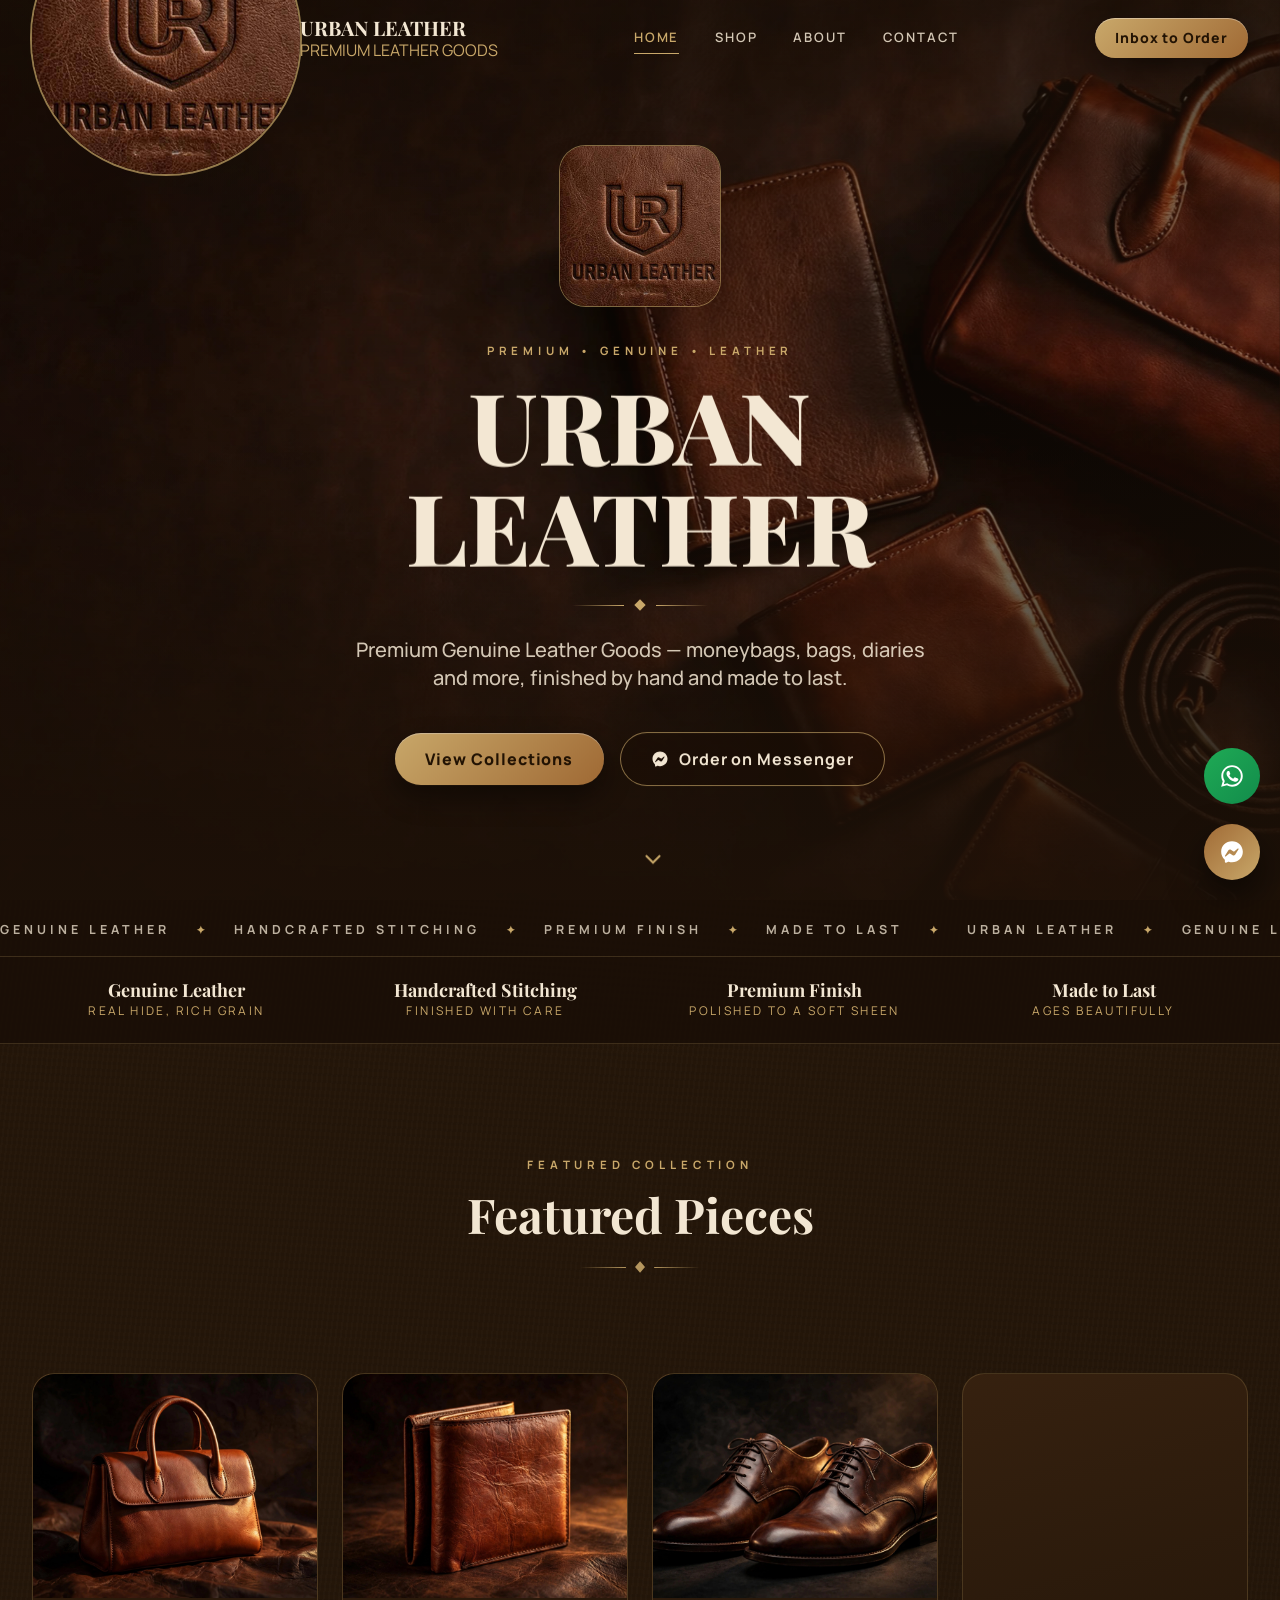
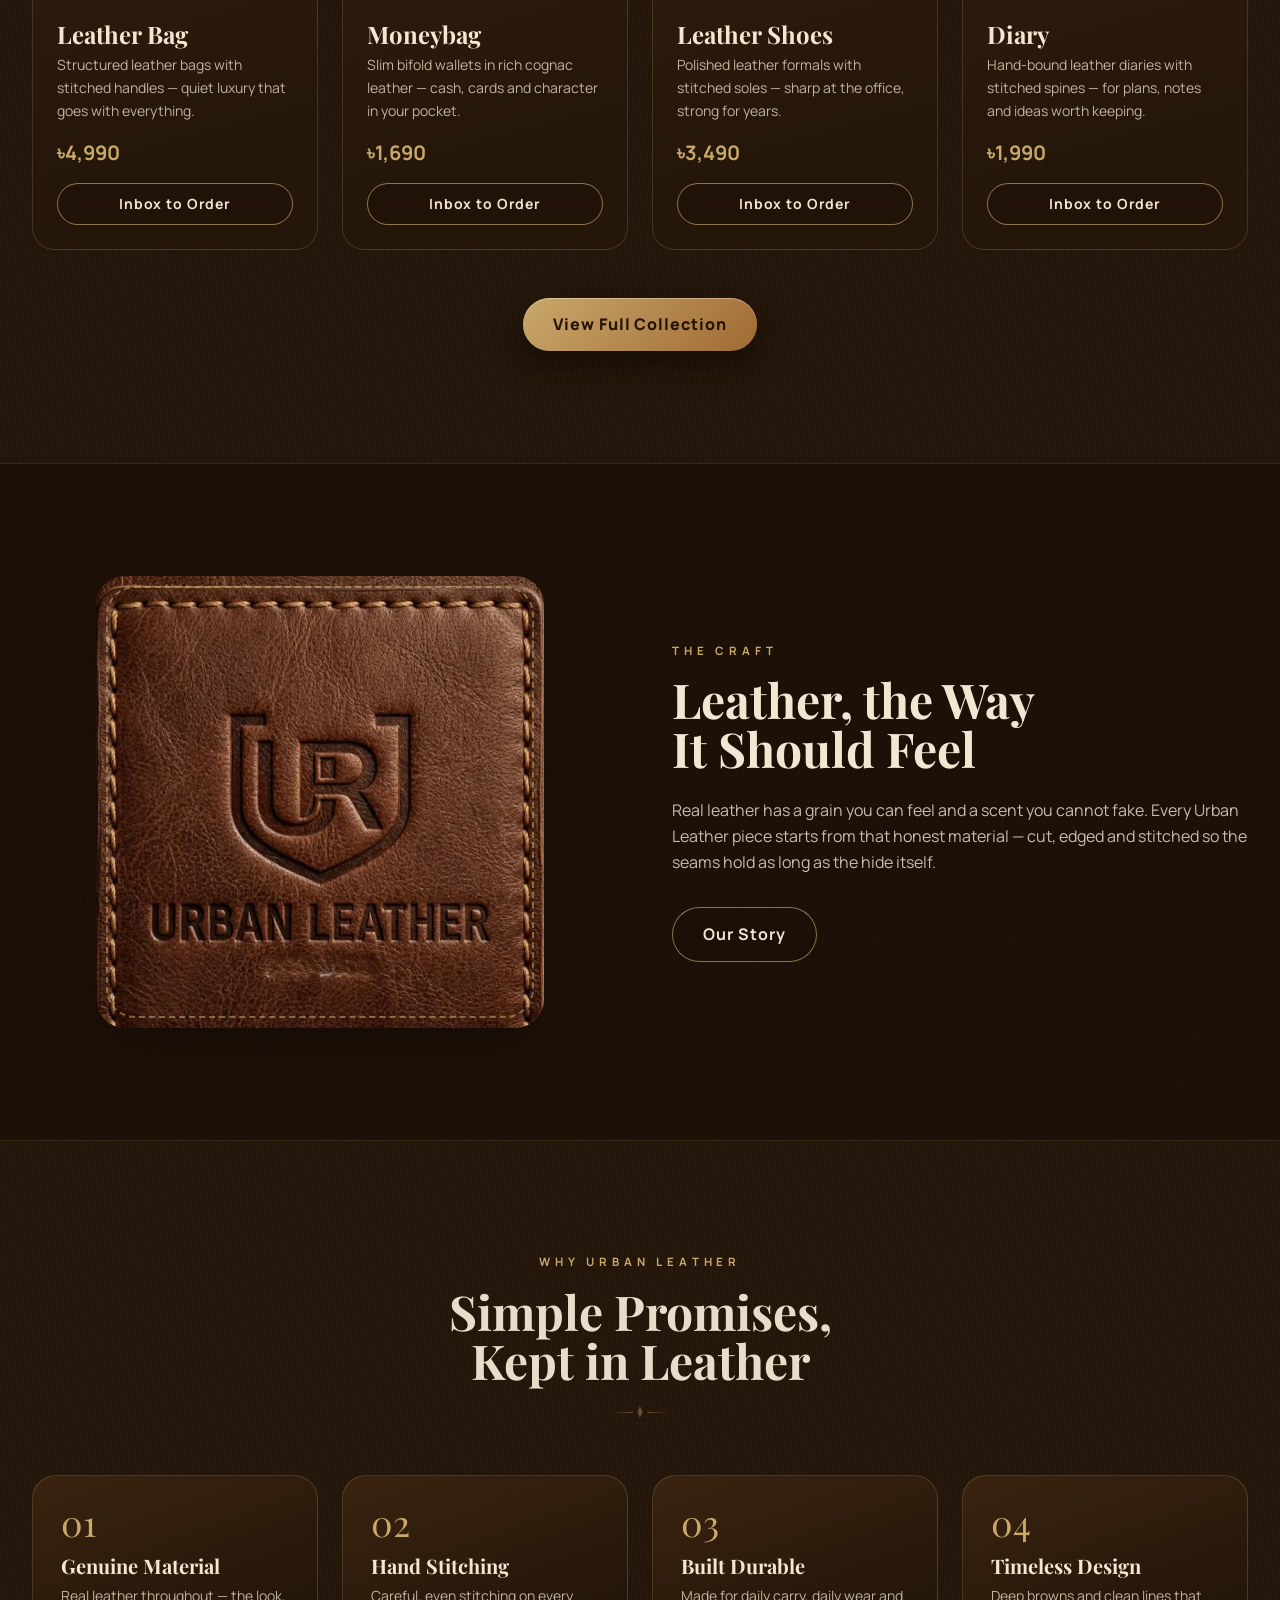
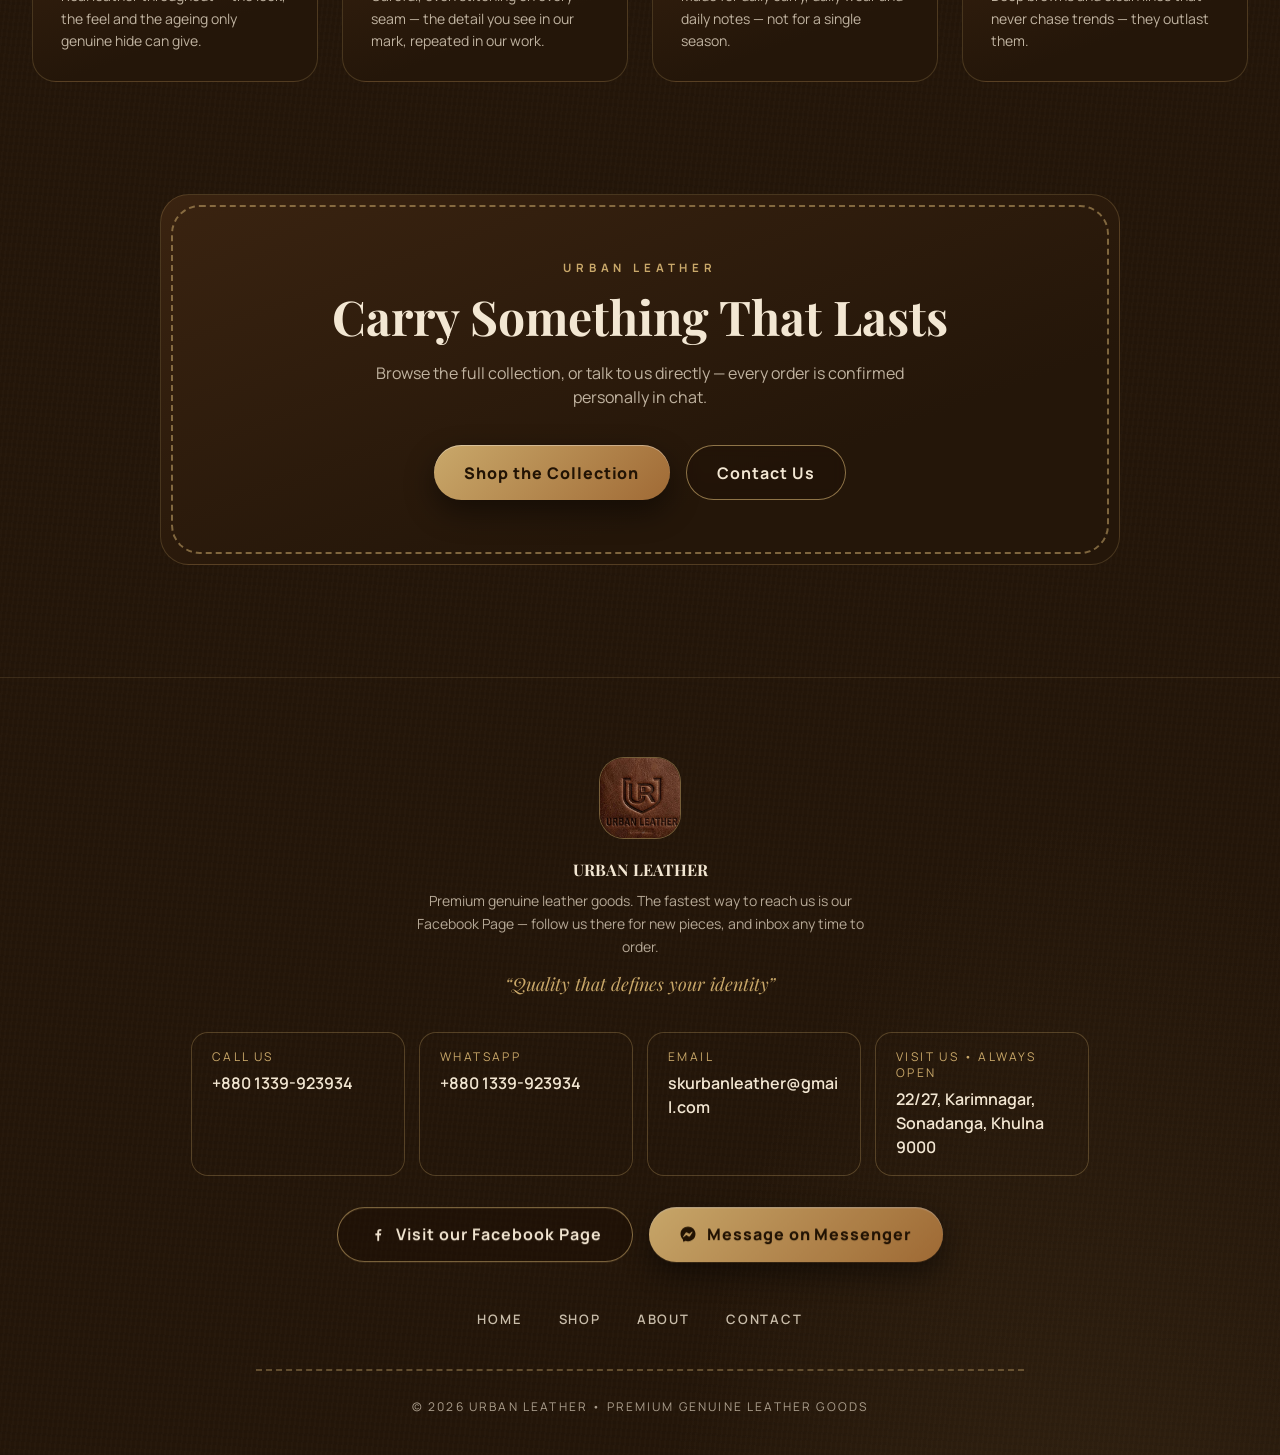
==== commit 6539cacc: "Responsive fix + production polish" ====
--- a/index.html
+++ b/index.html
@@ -10,6 +10,12 @@
 <link rel="preconnect" href="https://fonts.gstatic.com" crossorigin />
 <link href="https://fonts.googleapis.com/css2?family=Playfair+Display:ital,wght@0,500;0,600;0,700;0,800;1,500&family=Manrope:wght@400;500;600;700;800&display=swap" rel="stylesheet" />
 <link rel="stylesheet" href="assets/css/style.css" />
+<meta name="theme-color" content="#1a0f08" />
+<meta property="og:type" content="website" />
+<meta property="og:title" content="Urban Leather — Premium Genuine Leather Goods" />
+<meta property="og:description" content="Urban Leather — premium genuine leather goods: moneybag wallets, bags, diaries, belts & card holders. Order through our Facebook Page and Messenger." />
+<meta property="og:image" content="https://fuadmridul.github.io/urban-leather/assets/img/cover.jpg" />
+<link rel="apple-touch-icon" href="assets/img/monogram.png" />
 <script>document.documentElement.classList.add('js-anim');</script>
 </head>
 <body class="leather-bg antialiased">
@@ -21,12 +27,12 @@
 
 <!-- ================= HEADER ================= -->
 <header id="siteHeader" class="site-header fixed top-0 left-0 right-0 z-50">
-  <div class="header-inner max-w-7xl mx-auto px-5 sm:px-8 h-[76px] flex items-center justify-between gap-4">
-    <a href="index.html" class="flex items-center gap-3 shrink-0">
-      <img src="assets/img/monogram.png" alt="Urban Leather monogram logo" class="w-11 h-11 rounded-full object-cover ring-2 ring-[#c9a86a]/70" />
+  <div class="header-inner max-w-7xl mx-auto px-4 min-[400px]:px-5 sm:px-8 h-[76px] flex items-center justify-between gap-3 sm:gap-4">
+    <a href="index.html" class="flex items-center gap-2.5 min-[400px]:gap-3 shrink-0">
+      <img src="assets/img/monogram.png" alt="Urban Leather monogram logo" class="w-9 h-9 min-[400px]:w-11 min-[400px]:h-11 rounded-full object-cover ring-2 ring-[#c9a86a]/70" />
       <span class="leading-none">
-        <span class="display block text-lg sm:text-xl font-bold tracking-[0.18em] text-[#f3e7d3]">URBAN LEATHER</span>
-        <span class="block text-[10px] tracking-[0.34em] text-[#c9a86a] mt-1">PREMIUM LEATHER GOODS</span>
+        <span class="display block text-[15px] min-[400px]:text-lg sm:text-xl font-bold tracking-[0.13em] sm:tracking-[0.18em] text-[#f3e7d3]">URBAN LEATHER</span>
+        <span class="block text-[9px] min-[400px]:text-[10px] tracking-[0.24em] sm:tracking-[0.34em] text-[#c9a86a] mt-1">PREMIUM LEATHER GOODS</span>
       </span>
     </a>
     <nav class="hidden lg:flex items-center gap-9 text-[13px] font-semibold text-[#f3e7d3]/85" aria-label="Main navigation">
@@ -36,7 +42,7 @@
       <a class="nav-link" href="contact.html">CONTACT</a>
     </nav>
     <div class="flex items-center gap-3">
-      <a href="https://m.me/61568058020640" target="_blank" rel="noopener" class="btn-gold hidden sm:inline-flex !py-2.5 !px-5 text-sm">Inbox to Order</a>
+      <a href="https://m.me/61568058020640" target="_blank" rel="noopener" class="btn-gold btn-header-cta !py-2.5 !px-5 text-sm">Inbox to Order</a>
       <button id="menuBtn" class="lg:hidden w-11 h-11 grid place-items-center rounded-full border border-[#c9a86a]/40 text-[#f3e7d3]" aria-label="Open menu" aria-expanded="false">
         <svg width="20" height="20" viewBox="0 0 24 24" fill="none" stroke="currentColor" stroke-width="2" stroke-linecap="round"><path d="M4 7h16M4 12h16M4 17h16"/></svg>
       </button>
@@ -54,12 +60,12 @@
 
 <!-- ================= HERO ================= -->
 <section id="home" class="relative min-h-[100svh] flex items-center justify-center overflow-hidden">
-  <img id="heroBg" src="assets/img/hero-scene.jpg" alt="Leather handbag, diary, wallet, belt and card holder arranged on dark brown leather" class="hero-bg absolute inset-0 w-full h-[115%] object-cover object-center" />
+  <img id="heroBg" fetchpriority="high" decoding="async" src="assets/img/hero-scene.jpg" alt="Leather handbag, diary, wallet, belt and card holder arranged on dark brown leather" class="hero-bg absolute inset-0 w-full h-[115%] object-cover object-center" />
   <div class="hero-vignette absolute inset-0"></div>
   <div class="relative z-10 text-center px-5 pt-32 pb-24 max-w-4xl mx-auto">
     <img data-hero src="assets/img/monogram.png" alt="Urban Leather UR monogram embossed on brown leather" class="float-badge w-32 h-32 sm:w-40 sm:h-40 mx-auto rounded-[1.6rem] object-cover shadow-2xl ring-1 ring-[#c9a86a]/60" />
     <p data-hero class="eyebrow mt-9">Premium • Genuine • Leather</p>
-    <h1 class="display font-extrabold text-[#f3e7d3] mt-4 text-[13.5vw] sm:text-7xl lg:text-[6.2rem] tracking-wide">
+    <h1 class="display font-extrabold text-[#f3e7d3] mt-4 text-[clamp(2.6rem,13.5vw,4.5rem)] sm:text-7xl lg:text-[6.2rem] tracking-[0.02em] sm:tracking-wide">
       <span class="line-mask"><span class="line-inner">URBAN</span></span>
       <span class="line-mask"><span class="line-inner">LEATHER</span></span>
     </h1>
@@ -97,11 +103,11 @@
 </section>
 
 <!-- ================= FEATURED PRODUCTS ================= -->
-<section id="featured" class="relative py-24 sm:py-28">
+<section id="featured" class="relative py-16 sm:py-28">
   <div class="max-w-7xl mx-auto px-5 sm:px-8">
     <div class="section-head text-center max-w-2xl mx-auto">
       <p class="eyebrow">Featured Collection</p>
-      <h2 class="display text-4xl sm:text-5xl font-bold mt-4">Featured Pieces</h2>
+      <h2 class="display text-[clamp(1.8rem,8.6vw,2.25rem)] sm:text-5xl font-bold mt-4">Featured Pieces</h2>
       <div class="gold-rule mt-6"><span class="diamond"></span></div>
       <p class="mt-5 text-[#f3e7d3]/75">Four of our most-loved pieces — the full range of seven essentials waits in the shop.</p>
     </div>
@@ -109,7 +115,7 @@
     <div class="card-grid mt-14 grid sm:grid-cols-2 xl:grid-cols-4 gap-6">
       <!-- Leather Bag -->
       <article class="product-card" data-reveal>
-        <div class="overflow-hidden h-56"><img class="card-img w-full h-full object-cover" src="assets/img/product-bag.jpg" alt="Elegant brown leather handbag with stitched handles" loading="lazy" /></div>
+        <div class="overflow-hidden h-56"><img class="card-img w-full h-full object-cover" src="assets/img/product-bag.jpg" alt="Elegant brown leather handbag with stitched handles" loading="lazy" decoding="async" /></div>
         <div class="p-6">
           <h3 class="display text-2xl font-bold">Leather Bag</h3>
           <p class="mt-2 text-sm leading-relaxed text-[#f3e7d3]/75">Structured leather bags with stitched handles — quiet luxury that goes with everything.</p>
@@ -119,7 +125,7 @@
       </article>
       <!-- Moneybag -->
       <article class="product-card" data-reveal>
-        <div class="overflow-hidden h-56"><img class="card-img w-full h-full object-cover" src="assets/img/product-moneybag.jpg" alt="Cognac brown leather bifold moneybag wallet standing on dark leather" loading="lazy" /></div>
+        <div class="overflow-hidden h-56"><img class="card-img w-full h-full object-cover" src="assets/img/product-moneybag.jpg" alt="Cognac brown leather bifold moneybag wallet standing on dark leather" loading="lazy" decoding="async" /></div>
         <div class="p-6">
           <h3 class="display text-2xl font-bold">Moneybag</h3>
           <p class="mt-2 text-sm leading-relaxed text-[#f3e7d3]/75">Slim bifold wallets in rich cognac leather — cash, cards and character in your pocket.</p>
@@ -129,7 +135,7 @@
       </article>
       <!-- Leather Shoes -->
       <article class="product-card" data-reveal>
-        <div class="overflow-hidden h-56"><img class="card-img w-full h-full object-cover" src="assets/img/product-shoes.jpg" alt="Pair of polished brown leather formal shoes" loading="lazy" /></div>
+        <div class="overflow-hidden h-56"><img class="card-img w-full h-full object-cover" src="assets/img/product-shoes.jpg" alt="Pair of polished brown leather formal shoes" loading="lazy" decoding="async" /></div>
         <div class="p-6">
           <h3 class="display text-2xl font-bold">Leather Shoes</h3>
           <p class="mt-2 text-sm leading-relaxed text-[#f3e7d3]/75">Polished leather formals with stitched soles — sharp at the office, strong for years.</p>
@@ -139,7 +145,7 @@
       </article>
       <!-- Diary -->
       <article class="product-card" data-reveal>
-        <div class="overflow-hidden h-56"><img class="card-img w-full h-full object-cover" src="assets/img/product-diary.jpg" alt="Hand-stitched brown leather diary on a dark leather surface" loading="lazy" /></div>
+        <div class="overflow-hidden h-56"><img class="card-img w-full h-full object-cover" src="assets/img/product-diary.jpg" alt="Hand-stitched brown leather diary on a dark leather surface" loading="lazy" decoding="async" /></div>
         <div class="p-6">
           <h3 class="display text-2xl font-bold">Diary</h3>
           <p class="mt-2 text-sm leading-relaxed text-[#f3e7d3]/75">Hand-bound leather diaries with stitched spines — for plans, notes and ideas worth keeping.</p>
@@ -156,16 +162,16 @@
 </section>
 
 <!-- ================= CRAFT TEASER ================= -->
-<section class="relative py-24 sm:py-28 bg-[#180d05]/60 border-y border-[#c9a86a]/15 overflow-hidden">
+<section class="relative py-16 sm:py-28 bg-[#180d05]/60 border-y border-[#c9a86a]/15 overflow-hidden">
   <div class="max-w-7xl mx-auto px-5 sm:px-8 grid lg:grid-cols-2 gap-12 lg:gap-16 items-center">
     <div data-reveal class="relative max-w-md mx-auto w-full">
       <div class="stitch-frame rounded-[1.8rem] overflow-hidden shadow-2xl">
-        <img src="assets/img/logo-original.jpg" alt="Urban Leather original patch logo — embossed UR shield on a stitched leather patch" class="parallax-img w-full h-auto block" loading="lazy" />
+        <img src="assets/img/logo-original.jpg" width="896" height="905" alt="Urban Leather original patch logo — embossed UR shield on a stitched leather patch" class="parallax-img w-full h-auto block" loading="lazy" decoding="async" />
       </div>
     </div>
     <div data-reveal>
       <p class="eyebrow">The Craft</p>
-      <h2 class="display text-4xl sm:text-5xl font-bold mt-4 leading-tight">Leather, the Way<br />It Should Feel</h2>
+      <h2 class="display text-[clamp(1.8rem,8.6vw,2.25rem)] sm:text-5xl font-bold mt-4 leading-tight">Leather, the Way<br />It Should Feel</h2>
       <p class="mt-6 text-[#f3e7d3]/80 leading-relaxed">Real leather has a grain you can feel and a scent you cannot fake. Every Urban Leather piece starts from that honest material — cut, edged and stitched so the seams hold as long as the hide itself.</p>
       <a href="about.html" class="btn-outline mt-8">Our Story</a>
     </div>
@@ -173,11 +179,11 @@
 </section>
 
 <!-- ================= WHY US ================= -->
-<section class="py-24 sm:py-28">
+<section class="py-16 sm:py-28">
   <div class="max-w-7xl mx-auto px-5 sm:px-8">
     <div class="section-head text-center max-w-2xl mx-auto">
       <p class="eyebrow">Why Urban Leather</p>
-      <h2 class="display text-4xl sm:text-5xl font-bold mt-4">Simple Promises,<br />Kept in Leather</h2>
+      <h2 class="display text-[clamp(1.8rem,8.6vw,2.25rem)] sm:text-5xl font-bold mt-4">Simple Promises,<br />Kept in Leather</h2>
       <div class="gold-rule mt-6"><span class="diamond"></span></div>
     </div>
     <div class="mt-14 grid sm:grid-cols-2 lg:grid-cols-4 gap-6">
@@ -206,11 +212,11 @@
 </section>
 
 <!-- ================= CTA BANNER ================= -->
-<section class="pb-24 sm:pb-28">
+<section class="pb-16 sm:pb-28">
   <div class="max-w-5xl mx-auto px-5 sm:px-8">
     <div class="leather-panel stitch-frame rounded-[1.8rem] px-7 py-14 sm:p-16 text-center relative" data-reveal>
       <p class="eyebrow">Urban Leather</p>
-      <h2 class="display text-4xl sm:text-5xl font-bold mt-4">Carry Something That Lasts</h2>
+      <h2 class="display text-[clamp(1.8rem,8.6vw,2.25rem)] sm:text-5xl font-bold mt-4">Carry Something That Lasts</h2>
       <p class="mt-5 text-[#f3e7d3]/75 max-w-xl mx-auto">Browse the full collection, or talk to us directly — every order is confirmed personally in chat.</p>
       <div class="mt-9 flex flex-wrap justify-center gap-4">
         <a href="shop.html" class="btn-gold">Shop the Collection</a>
@@ -223,8 +229,8 @@
 <!-- ================= FOOTER ================= -->
 <footer class="pt-20 pb-10 border-t border-[#c9a86a]/15">
   <div class="max-w-7xl mx-auto px-5 sm:px-8 text-center">
-    <img data-reveal src="assets/img/monogram.png" alt="Urban Leather monogram" class="w-20 h-20 mx-auto rounded-3xl object-cover ring-1 ring-[#c9a86a]/50" loading="lazy" />
-    <p data-reveal class="display text-3xl font-bold tracking-[0.14em] mt-6">URBAN LEATHER</p>
+    <img data-reveal src="assets/img/monogram.png" alt="Urban Leather monogram" class="w-20 h-20 mx-auto rounded-3xl object-cover ring-1 ring-[#c9a86a]/50" loading="lazy" decoding="async" />
+    <p data-reveal class="display text-[clamp(1.4rem,7.2vw,1.875rem)] font-bold tracking-[0.1em] sm:tracking-[0.14em] mt-6">URBAN LEATHER</p>
     <p data-reveal class="text-[#f3e7d3]/70 mt-3 max-w-md mx-auto text-sm leading-relaxed">Premium genuine leather goods. The fastest way to reach us is our Facebook Page — follow us there for new pieces, and inbox any time to order.</p>
     <p data-reveal class="display italic text-[#c9a86a] mt-4 text-lg">“Quality that defines your identity”</p>
     <div data-reveal class="mt-10 grid grid-cols-1 sm:grid-cols-2 lg:grid-cols-4 gap-4 max-w-4xl mx-auto text-left">
@@ -232,7 +238,7 @@
         <span class="block text-xs tracking-[0.2em] text-[#c9a86a]">CALL US</span>
         <span class="block mt-1.5 font-semibold text-[#f3e7d3]">+880 1339-923934</span>
       </a>
-      <a href="https://wa.me/8801339923934" target="_blank" rel="noopener" class="block rounded-2xl ring-1 ring-[#c9a86a]/30 px-5 py-4 hover:ring-[#c9a86a]/70 transition">
+      <a href="https://wa.me/8801339923934?text=Hello%20Urban%20Leather!%20I%20have%20an%20enquiry." target="_blank" rel="noopener" class="block rounded-2xl ring-1 ring-[#c9a86a]/30 px-5 py-4 hover:ring-[#c9a86a]/70 transition">
         <span class="block text-xs tracking-[0.2em] text-[#c9a86a]">WHATSAPP</span>
         <span class="block mt-1.5 font-semibold text-[#f3e7d3]">+880 1339-923934</span>
       </a>
@@ -240,10 +246,10 @@
         <span class="block text-xs tracking-[0.2em] text-[#c9a86a]">EMAIL</span>
         <span class="block mt-1.5 font-semibold text-[#f3e7d3] break-all">skurbanleather@gmail.com</span>
       </a>
-      <div class="rounded-2xl ring-1 ring-[#c9a86a]/30 px-5 py-4">
+      <a href="https://www.google.com/maps/search/?api=1&query=22%2F27%20Karimnagar%20Sonadanga%20Khulna%209000" target="_blank" rel="noopener" class="block rounded-2xl ring-1 ring-[#c9a86a]/30 px-5 py-4 hover:ring-[#c9a86a]/70 transition">
         <span class="block text-xs tracking-[0.2em] text-[#c9a86a]">VISIT US • ALWAYS OPEN</span>
         <span class="block mt-1.5 font-semibold text-[#f3e7d3]">22/27, Karimnagar, Sonadanga, Khulna 9000</span>
-      </div>
+      </a>
     </div>
     <div data-reveal class="mt-8 flex flex-wrap justify-center gap-4">
       <a href="https://www.facebook.com/profile.php?id=61568058020640" target="_blank" rel="noopener" class="btn-outline">
@@ -262,12 +268,12 @@
       <a class="nav-link" href="contact.html">CONTACT</a>
     </nav>
     <hr class="stitch-line max-w-3xl mx-auto mt-10 opacity-70" />
-    <p class="mt-7 text-xs tracking-[0.18em] text-[#f3e7d3]/50">© 2026 URBAN LEATHER • PREMIUM GENUINE LEATHER GOODS</p>
+    <p class="mt-7 text-xs tracking-[0.18em] text-[#f3e7d3]/65">© 2026 URBAN LEATHER • PREMIUM GENUINE LEATHER GOODS</p>
   </div>
 </footer>
 
 <!-- Floating WhatsApp button -->
-<a href="https://wa.me/8801339923934" target="_blank" rel="noopener" aria-label="Chat with Urban Leather on WhatsApp" class="fixed bottom-24 right-5 z-50 w-14 h-14 rounded-full grid place-items-center text-white" style="background:linear-gradient(135deg,#1faa55,#128c4b);">
+<a href="https://wa.me/8801339923934?text=Hello%20Urban%20Leather!%20I%20have%20an%20enquiry." target="_blank" rel="noopener" aria-label="Chat with Urban Leather on WhatsApp" class="float-wa fixed bottom-24 right-5 z-50 w-14 h-14 rounded-full grid place-items-center text-white" style="background:linear-gradient(135deg,#1faa55,#128c4b);">
   <svg width="26" height="26" viewBox="0 0 24 24" fill="currentColor" aria-hidden="true"><path d="M12.04 2C6.58 2 2.13 6.45 2.13 11.91c0 1.75.46 3.45 1.32 4.95L2 22l5.25-1.38a9.9 9.9 0 0 0 4.79 1.22c5.46 0 9.9-4.45 9.9-9.91C21.94 6.45 17.5 2 12.04 2zm0 18.03a8.1 8.1 0 0 1-4.13-1.13l-.3-.18-3.12.82.83-3.04-.19-.31a8.08 8.08 0 0 1-1.24-4.28c0-4.47 3.64-8.11 8.15-8.11 4.47 0 8.11 3.64 8.11 8.11 0 4.51-3.64 8.12-8.11 8.12zm4.45-6.08c-.24-.12-1.44-.71-1.66-.79-.22-.08-.39-.12-.55.13-.16.24-.63.79-.77.97-.14.18-.28.2-.53.08-.24-.12-1.03-.38-1.96-1.21-.72-.65-1.21-1.44-1.35-1.68-.14-.25-.02-.38.11-.51.11-.11.24-.28.37-.43.12-.14.16-.24.24-.41.08-.16.04-.31-.02-.43-.06-.12-.55-1.32-.77-1.84-.2-.48-.41-.42-.57-.43h-.49c-.17 0-.43.06-.67.31-.24.25-.92.9-.92 2.19 0 1.29.94 2.54 1.07 2.71.13.18 1.85 2.83 4.49 3.97.63.27 1.12.43 1.5.56.63.2 1.21.17 1.66.1.51-.08 1.56-.64 1.9-1.27.35-.63.35-1.17.24-1.28-.1-.11-.22-.18-.47-.3z"/></svg>
 </a>
 
@@ -284,5 +290,15 @@
 <script src="assets/js/vendor/gsap.min.js"></script>
 <script src="assets/js/vendor/ScrollTrigger.min.js"></script>
 <script src="assets/js/main.js"></script>
+<script>
+window.setTimeout(function () {
+  if (!window.__ulAnimOk) {
+    document.querySelectorAll("[data-hero], [data-reveal]").forEach(function (el) { el.style.opacity = "1"; el.style.transform = "none"; });
+    document.querySelectorAll(".line-inner").forEach(function (el) { el.style.transform = "none"; });
+    var pt = document.getElementById("pageTransition");
+    if (pt) pt.style.display = "none";
+  }
+}, 1600);
+</script>
 </body>
 </html>
--- a/assets/css/style.css
+++ b/assets/css/style.css
@@ -1,3 +1,3 @@
 /*! tailwindcss v4.3.3 | MIT License | https://tailwindcss.com */
-@layer properties{@supports (((-webkit-hyphens:none)) and (not (margin-trim:inline))) or ((-moz-orient:inline) and (not (color:rgb(from red r g b)))){*,:before,:after,::backdrop{--tw-translate-x:0;--tw-translate-y:0;--tw-translate-z:0;--tw-space-y-reverse:0;--tw-border-style:solid;--tw-leading:initial;--tw-font-weight:initial;--tw-tracking:initial;--tw-shadow:0 0 #0000;--tw-shadow-color:initial;--tw-shadow-alpha:100%;--tw-inset-shadow:0 0 #0000;--tw-inset-shadow-color:initial;--tw-inset-shadow-alpha:100%;--tw-ring-color:initial;--tw-ring-shadow:0 0 #0000;--tw-inset-ring-color:initial;--tw-inset-ring-shadow:0 0 #0000;--tw-ring-inset:initial;--tw-ring-offset-width:0px;--tw-ring-offset-color:#fff;--tw-ring-offset-shadow:0 0 #0000;--tw-backdrop-blur:initial;--tw-backdrop-brightness:initial;--tw-backdrop-contrast:initial;--tw-backdrop-grayscale:initial;--tw-backdrop-hue-rotate:initial;--tw-backdrop-invert:initial;--tw-backdrop-opacity:initial;--tw-backdrop-saturate:initial;--tw-backdrop-sepia:initial}}}@layer theme{:root,:host{--font-sans:-apple-system, BlinkMacSystemFont, "Segoe UI", Roboto, "Helvetica Neue", "Noto Sans", Arial, sans-serif, "Apple Color Emoji", "Segoe UI Emoji", "Segoe UI Symbol", "Noto Color Emoji";--font-mono:ui-monospace, SFMono-Regular, Menlo, Monaco, Consolas, "Liberation Mono", "Courier New", monospace;--color-white:#fff;--spacing:.25rem;--container-md:28rem;--container-xl:36rem;--container-2xl:42rem;--container-3xl:48rem;--container-4xl:56rem;--container-5xl:64rem;--container-7xl:80rem;--text-xs:.75rem;--text-xs--line-height:calc(1 / .75);--text-sm:.875rem;--text-sm--line-height:calc(1.25 / .875);--text-base:1rem;--text-base--line-height:calc(1.5 / 1);--text-lg:1.125rem;--text-lg--line-height:calc(1.75 / 1.125);--text-xl:1.25rem;--text-xl--line-height:calc(1.75 / 1.25);--text-2xl:1.5rem;--text-2xl--line-height:calc(2 / 1.5);--text-3xl:1.875rem;--text-3xl--line-height:calc(2.25 / 1.875);--text-4xl:2.25rem;--text-4xl--line-height:calc(2.5 / 2.25);--text-5xl:3rem;--text-5xl--line-height:1;--text-7xl:4.5rem;--text-7xl--line-height:1;--font-weight-medium:500;--font-weight-semibold:600;--font-weight-bold:700;--font-weight-extrabold:800;--tracking-normal:0em;--tracking-wide:.025em;--leading-tight:1.25;--leading-relaxed:1.625;--radius-xl:.75rem;--radius-2xl:1rem;--radius-3xl:1.5rem;--animate-bounce:bounce 1s infinite;--blur-xl:24px;--default-transition-duration:.15s;--default-transition-timing-function:cubic-bezier(.4, 0, .2, 1);--default-font-family:var(--font-sans);--default-mono-font-family:var(--font-mono)}}@layer base{*,:after,:before,::backdrop{box-sizing:border-box;border:0 solid;margin:0;padding:0}::file-selector-button{box-sizing:border-box;border:0 solid;margin:0;padding:0}html,:host{-webkit-text-size-adjust:100%;tab-size:4;line-height:1.5;font-family:var(--default-font-family,-apple-system, BlinkMacSystemFont, "Segoe UI", Roboto, "Helvetica Neue", "Noto Sans", Arial, sans-serif, "Apple Color Emoji", "Segoe UI Emoji", "Segoe UI Symbol", "Noto Color Emoji");font-feature-settings:var(--default-font-feature-settings,normal);font-variation-settings:var(--default-font-variation-settings,normal);-webkit-tap-highlight-color:transparent}hr{height:0;color:inherit;border-top-width:1px}abbr:where([title]){-webkit-text-decoration:underline dotted;text-decoration:underline dotted}h1,h2,h3,h4,h5,h6{font-size:inherit;font-weight:inherit}a{color:inherit;-webkit-text-decoration:inherit;-webkit-text-decoration:inherit;-webkit-text-decoration:inherit;text-decoration:inherit}b,strong{font-weight:bolder}code,kbd,samp,pre{font-family:var(--default-mono-font-family,ui-monospace, SFMono-Regular, Menlo, Monaco, Consolas, "Liberation Mono", "Courier New", monospace);font-feature-settings:var(--default-mono-font-feature-settings,normal);font-variation-settings:var(--default-mono-font-variation-settings,normal);font-size:1em}small{font-size:80%}sub,sup{vertical-align:baseline;font-size:75%;line-height:0;position:relative}sub{bottom:-.25em}sup{top:-.5em}table{text-indent:0;border-color:inherit;border-collapse:collapse}:-moz-focusring:where(:not(iframe)){outline:auto}progress{vertical-align:baseline}summary{display:list-item}ol,ul,menu{list-style:none}img,svg,video,canvas,audio,iframe,embed,object{vertical-align:middle;display:block}img,video{max-width:100%;height:auto}button,input,select,optgroup,textarea{font:inherit;font-feature-settings:inherit;font-variation-settings:inherit;letter-spacing:inherit;color:inherit;opacity:1;background-color:#0000;border-radius:0}::file-selector-button{font:inherit;font-feature-settings:inherit;font-variation-settings:inherit;letter-spacing:inherit;color:inherit;opacity:1;background-color:#0000;border-radius:0}:where(select:is([multiple],[size])) optgroup{font-weight:bolder}:where(select:is([multiple],[size])) optgroup option{padding-inline-start:20px}::file-selector-button{margin-inline-end:4px}::placeholder{opacity:1}@supports (not ((-webkit-appearance:-apple-pay-button))) or (contain-intrinsic-size:1px){::placeholder{color:currentColor}@supports (color:color-mix(in lab, red, red)){::placeholder{color:color-mix(in oklab, currentcolor 50%, transparent)}}}textarea{resize:vertical}::-webkit-search-decoration{-webkit-appearance:none}::-webkit-date-and-time-value{min-height:1lh;text-align:inherit}::-webkit-datetime-edit{display:inline-flex}::-webkit-datetime-edit-fields-wrapper{padding:0}::-webkit-datetime-edit{padding-block:0}::-webkit-datetime-edit-year-field{padding-block:0}::-webkit-datetime-edit-month-field{padding-block:0}::-webkit-datetime-edit-day-field{padding-block:0}::-webkit-datetime-edit-hour-field{padding-block:0}::-webkit-datetime-edit-minute-field{padding-block:0}::-webkit-datetime-edit-second-field{padding-block:0}::-webkit-datetime-edit-millisecond-field{padding-block:0}::-webkit-datetime-edit-meridiem-field{padding-block:0}::-webkit-calendar-picker-indicator{line-height:1}:-moz-ui-invalid{box-shadow:none}button,input:where([type=button],[type=reset],[type=submit]){appearance:button}::file-selector-button{appearance:button}::-webkit-inner-spin-button{height:auto}::-webkit-outer-spin-button{height:auto}[hidden]:where(:not([hidden=until-found])){display:none!important}}@layer components;@layer utilities{.absolute{position:absolute}.fixed{position:fixed}.relative{position:relative}.static{position:static}.inset-0{inset:0}.top-0{top:0}.right-0{right:0}.right-5{right:calc(var(--spacing) * 5)}.bottom-5{bottom:calc(var(--spacing) * 5)}.bottom-7{bottom:calc(var(--spacing) * 7)}.bottom-24{bottom:calc(var(--spacing) * 24)}.left-0{left:0}.left-1\/2{left:50%}.z-10{z-index:10}.z-50{z-index:50}.mx-auto{margin-inline:auto}.mt-1{margin-top:var(--spacing)}.mt-1\.5{margin-top:calc(var(--spacing) * 1.5)}.mt-2{margin-top:calc(var(--spacing) * 2)}.mt-3{margin-top:calc(var(--spacing) * 3)}.mt-4{margin-top:calc(var(--spacing) * 4)}.mt-5{margin-top:calc(var(--spacing) * 5)}.mt-6{margin-top:calc(var(--spacing) * 6)}.mt-7{margin-top:calc(var(--spacing) * 7)}.mt-8{margin-top:calc(var(--spacing) * 8)}.mt-9{margin-top:calc(var(--spacing) * 9)}.mt-10{margin-top:calc(var(--spacing) * 10)}.mt-14{margin-top:calc(var(--spacing) * 14)}.mb-2{margin-bottom:calc(var(--spacing) * 2)}.block{display:block}.flex{display:flex}.grid{display:grid}.hidden{display:none}.h-5{height:calc(var(--spacing) * 5)}.h-11{height:calc(var(--spacing) * 11)}.h-14{height:calc(var(--spacing) * 14)}.h-20{height:calc(var(--spacing) * 20)}.h-32{height:calc(var(--spacing) * 32)}.h-56{height:calc(var(--spacing) * 56)}.h-\[76px\]{height:76px}.h-\[115\%\]{height:115%}.h-auto{height:auto}.h-full{height:100%}.min-h-\[100svh\]{min-height:100svh}.w-5{width:calc(var(--spacing) * 5)}.w-11{width:calc(var(--spacing) * 11)}.w-14{width:calc(var(--spacing) * 14)}.w-20{width:calc(var(--spacing) * 20)}.w-32{width:calc(var(--spacing) * 32)}.w-full{width:100%}.max-w-2xl{max-width:var(--container-2xl)}.max-w-3xl{max-width:var(--container-3xl)}.max-w-4xl{max-width:var(--container-4xl)}.max-w-5xl{max-width:var(--container-5xl)}.max-w-7xl{max-width:var(--container-7xl)}.max-w-md{max-width:var(--container-md)}.max-w-xl{max-width:var(--container-xl)}.shrink-0{flex-shrink:0}.-translate-x-1\/2{--tw-translate-x:calc(calc(1 / 2 * 100%) * -1);translate:var(--tw-translate-x) var(--tw-translate-y)}.animate-bounce{animation:var(--animate-bounce)}.grid-cols-1{grid-template-columns:repeat(1,minmax(0,1fr))}.grid-cols-2{grid-template-columns:repeat(2,minmax(0,1fr))}.flex-col{flex-direction:column}.flex-wrap{flex-wrap:wrap}.place-items-center{place-items:center}.items-center{align-items:center}.justify-between{justify-content:space-between}.justify-center{justify-content:center}.gap-3{gap:calc(var(--spacing) * 3)}.gap-4{gap:calc(var(--spacing) * 4)}.gap-5{gap:calc(var(--spacing) * 5)}.gap-6{gap:calc(var(--spacing) * 6)}.gap-9{gap:calc(var(--spacing) * 9)}.gap-12{gap:calc(var(--spacing) * 12)}:where(.space-y-4>:not(:last-child)){--tw-space-y-reverse:0;margin-block-start:calc(calc(var(--spacing) * 4) * var(--tw-space-y-reverse));margin-block-end:calc(calc(var(--spacing) * 4) * calc(1 - var(--tw-space-y-reverse)))}.overflow-hidden{overflow:hidden}.rounded-2xl{border-radius:var(--radius-2xl)}.rounded-3xl{border-radius:var(--radius-3xl)}.rounded-\[1\.6rem\]{border-radius:1.6rem}.rounded-\[1\.8rem\]{border-radius:1.8rem}.rounded-full{border-radius:3.40282e38px}.rounded-xl{border-radius:var(--radius-xl)}.border{border-style:var(--tw-border-style);border-width:1px}.border-y{border-block-style:var(--tw-border-style);border-block-width:1px}.border-t{border-top-style:var(--tw-border-style);border-top-width:1px}.border-\[\#c9a86a\]\/15{border-color:oklab(74.7223% .0117821 .0882389/.15)}.border-\[\#c9a86a\]\/20{border-color:oklab(74.7223% .0117821 .0882389/.2)}.border-\[\#c9a86a\]\/25{border-color:oklab(74.7223% .0117821 .0882389/.25)}.border-\[\#c9a86a\]\/30{border-color:oklab(74.7223% .0117821 .0882389/.3)}.border-\[\#c9a86a\]\/40{border-color:oklab(74.7223% .0117821 .0882389/.4)}.border-\[\#c9a86a\]\/60{border-color:oklab(74.7223% .0117821 .0882389/.6)}.bg-\[\#1d1108\]\/70{background-color:oklab(19.1239% .0140879 .0222339/.7)}.bg-\[\#180d05\]\/60{background-color:oklab(17.1892% .0129418 .0218256/.6)}.bg-\[\#180d05\]\/80{background-color:oklab(17.1892% .0129418 .0218256/.8)}.bg-\[\#180d05\]\/95{background-color:oklab(17.1892% .0129418 .0218256/.95)}.bg-\[\#a06a35\]\/25{background-color:oklab(57.1074% .0441881 .0869686/.25)}.object-cover{object-fit:cover}.object-center{object-position:center}.p-4{padding:calc(var(--spacing) * 4)}.p-6{padding:calc(var(--spacing) * 6)}.p-7{padding:calc(var(--spacing) * 7)}.p-8{padding:calc(var(--spacing) * 8)}.\!px-5{padding-inline:calc(var(--spacing) * 5)!important}.px-5{padding-inline:calc(var(--spacing) * 5)}.px-6{padding-inline:calc(var(--spacing) * 6)}.\!py-2\.5{padding-block:calc(var(--spacing) * 2.5)!important}.py-4{padding-block:calc(var(--spacing) * 4)}.py-5{padding-block:calc(var(--spacing) * 5)}.py-6{padding-block:calc(var(--spacing) * 6)}.py-24{padding-block:calc(var(--spacing) * 24)}.pt-20{padding-top:calc(var(--spacing) * 20)}.pt-32{padding-top:calc(var(--spacing) * 32)}.pb-10{padding-bottom:calc(var(--spacing) * 10)}.pb-24{padding-bottom:calc(var(--spacing) * 24)}.text-center{text-align:center}.text-left{text-align:left}.text-2xl{font-size:var(--text-2xl);line-height:var(--tw-leading,var(--text-2xl--line-height))}.text-3xl{font-size:var(--text-3xl);line-height:var(--tw-leading,var(--text-3xl--line-height))}.text-4xl{font-size:var(--text-4xl);line-height:var(--tw-leading,var(--text-4xl--line-height))}.text-base{font-size:var(--text-base);line-height:var(--tw-leading,var(--text-base--line-height))}.text-lg{font-size:var(--text-lg);line-height:var(--tw-leading,var(--text-lg--line-height))}.text-sm{font-size:var(--text-sm);line-height:var(--tw-leading,var(--text-sm--line-height))}.text-xl{font-size:var(--text-xl);line-height:var(--tw-leading,var(--text-xl--line-height))}.text-xs{font-size:var(--text-xs);line-height:var(--tw-leading,var(--text-xs--line-height))}.text-\[10px\]{font-size:10px}.text-\[13\.5vw\]{font-size:13.5vw}.text-\[13px\]{font-size:13px}.leading-none{--tw-leading:1;line-height:1}.leading-relaxed{--tw-leading:var(--leading-relaxed);line-height:var(--leading-relaxed)}.leading-tight{--tw-leading:var(--leading-tight);line-height:var(--leading-tight)}.font-bold{--tw-font-weight:var(--font-weight-bold);font-weight:var(--font-weight-bold)}.font-extrabold{--tw-font-weight:var(--font-weight-extrabold);font-weight:var(--font-weight-extrabold)}.font-medium{--tw-font-weight:var(--font-weight-medium);font-weight:var(--font-weight-medium)}.font-semibold{--tw-font-weight:var(--font-weight-semibold);font-weight:var(--font-weight-semibold)}.tracking-\[0\.2em\]{--tw-tracking:.2em;letter-spacing:.2em}.tracking-\[0\.14em\]{--tw-tracking:.14em;letter-spacing:.14em}.tracking-\[0\.18em\]{--tw-tracking:.18em;letter-spacing:.18em}.tracking-\[0\.34em\]{--tw-tracking:.34em;letter-spacing:.34em}.tracking-normal{--tw-tracking:var(--tracking-normal);letter-spacing:var(--tracking-normal)}.tracking-wide{--tw-tracking:var(--tracking-wide);letter-spacing:var(--tracking-wide)}.break-all{word-break:break-all}.whitespace-pre-line{white-space:pre-line}.text-\[\#c9a86a\]{color:#c9a86a}.text-\[\#f3e7d3\]{color:#f3e7d3}.text-\[\#f3e7d3\]\/50{color:oklab(93.2167% .00480095 .0291817/.5)}.text-\[\#f3e7d3\]\/55{color:oklab(93.2167% .00480095 .0291817/.55)}.text-\[\#f3e7d3\]\/70{color:oklab(93.2167% .00480095 .0291817/.7)}.text-\[\#f3e7d3\]\/75{color:oklab(93.2167% .00480095 .0291817/.75)}.text-\[\#f3e7d3\]\/80{color:oklab(93.2167% .00480095 .0291817/.8)}.text-\[\#f3e7d3\]\/85{color:oklab(93.2167% .00480095 .0291817/.85)}.text-\[\#f3e7d3\]\/90{color:oklab(93.2167% .00480095 .0291817/.9)}.text-white{color:var(--color-white)}.italic{font-style:italic}.antialiased{-webkit-font-smoothing:antialiased;-moz-osx-font-smoothing:grayscale}.opacity-70{opacity:.7}.shadow-2xl{--tw-shadow:0 25px 50px -12px var(--tw-shadow-color,#00000040);box-shadow:var(--tw-inset-shadow), var(--tw-inset-ring-shadow), var(--tw-ring-offset-shadow), var(--tw-ring-shadow), var(--tw-shadow)}.ring-1{--tw-ring-shadow:var(--tw-ring-inset,) 0 0 0 calc(1px + var(--tw-ring-offset-width)) var(--tw-ring-color,currentcolor);box-shadow:var(--tw-inset-shadow), var(--tw-inset-ring-shadow), var(--tw-ring-offset-shadow), var(--tw-ring-shadow), var(--tw-shadow)}.ring-2{--tw-ring-shadow:var(--tw-ring-inset,) 0 0 0 calc(2px + var(--tw-ring-offset-width)) var(--tw-ring-color,currentcolor);box-shadow:var(--tw-inset-shadow), var(--tw-inset-ring-shadow), var(--tw-ring-offset-shadow), var(--tw-ring-shadow), var(--tw-shadow)}.ring-\[\#c9a86a\]\/30{--tw-ring-color:oklab(74.7223% .0117821 .0882389/.3)}.ring-\[\#c9a86a\]\/50{--tw-ring-color:oklab(74.7223% .0117821 .0882389/.5)}.ring-\[\#c9a86a\]\/60{--tw-ring-color:oklab(74.7223% .0117821 .0882389/.6)}.ring-\[\#c9a86a\]\/70{--tw-ring-color:oklab(74.7223% .0117821 .0882389/.7)}.backdrop-blur-xl{--tw-backdrop-blur:blur(var(--blur-xl));-webkit-backdrop-filter:var(--tw-backdrop-blur,) var(--tw-backdrop-brightness,) var(--tw-backdrop-contrast,) var(--tw-backdrop-grayscale,) var(--tw-backdrop-hue-rotate,) var(--tw-backdrop-invert,) var(--tw-backdrop-opacity,) var(--tw-backdrop-saturate,) var(--tw-backdrop-sepia,);backdrop-filter:var(--tw-backdrop-blur,) var(--tw-backdrop-brightness,) var(--tw-backdrop-contrast,) var(--tw-backdrop-grayscale,) var(--tw-backdrop-hue-rotate,) var(--tw-backdrop-invert,) var(--tw-backdrop-opacity,) var(--tw-backdrop-saturate,) var(--tw-backdrop-sepia,)}.transition{transition-property:color,background-color,border-color,outline-color,text-decoration-color,fill,stroke,--tw-gradient-from,--tw-gradient-via,--tw-gradient-to,opacity,box-shadow,transform,translate,scale,rotate,filter,-webkit-backdrop-filter,backdrop-filter,display,content-visibility,overlay,pointer-events;transition-timing-function:var(--tw-ease,var(--default-transition-timing-function));transition-duration:var(--tw-duration,var(--default-transition-duration))}@media (hover:hover){.hover\:ring-\[\#c9a86a\]\/70:hover{--tw-ring-color:oklab(74.7223% .0117821 .0882389/.7)}}@media (min-width:40rem){.sm\:hidden{display:none}.sm\:inline-flex{display:inline-flex}.sm\:h-40{height:calc(var(--spacing) * 40)}.sm\:w-40{width:calc(var(--spacing) * 40)}.sm\:grid-cols-2{grid-template-columns:repeat(2,minmax(0,1fr))}.sm\:p-10{padding:calc(var(--spacing) * 10)}.sm\:px-8{padding-inline:calc(var(--spacing) * 8)}.sm\:py-28{padding-block:calc(var(--spacing) * 28)}.sm\:pb-28{padding-bottom:calc(var(--spacing) * 28)}.sm\:text-5xl{font-size:var(--text-5xl);line-height:var(--tw-leading,var(--text-5xl--line-height))}.sm\:text-7xl{font-size:var(--text-7xl);line-height:var(--tw-leading,var(--text-7xl--line-height))}.sm\:text-xl{font-size:var(--text-xl);line-height:var(--tw-leading,var(--text-xl--line-height))}}@media (min-width:48rem){.md\:grid-cols-3{grid-template-columns:repeat(3,minmax(0,1fr))}}@media (min-width:64rem){.lg\:flex{display:flex}.lg\:hidden{display:none}.lg\:grid-cols-2{grid-template-columns:repeat(2,minmax(0,1fr))}.lg\:grid-cols-4{grid-template-columns:repeat(4,minmax(0,1fr))}.lg\:gap-16{gap:calc(var(--spacing) * 16)}.lg\:text-\[6\.2rem\]{font-size:6.2rem}}@media (min-width:80rem){.xl\:grid-cols-4{grid-template-columns:repeat(4,minmax(0,1fr))}}}@property --tw-translate-x{syntax:"*";inherits:false;initial-value:0}@property --tw-translate-y{syntax:"*";inherits:false;initial-value:0}@property --tw-translate-z{syntax:"*";inherits:false;initial-value:0}@property --tw-space-y-reverse{syntax:"*";inherits:false;initial-value:0}@property --tw-border-style{syntax:"*";inherits:false;initial-value:solid}@property --tw-leading{syntax:"*";inherits:false}@property --tw-font-weight{syntax:"*";inherits:false}@property --tw-tracking{syntax:"*";inherits:false}@property --tw-shadow{syntax:"*";inherits:false;initial-value:0 0 #0000}@property --tw-shadow-color{syntax:"*";inherits:false}@property --tw-shadow-alpha{syntax:"<percentage>";inherits:false;initial-value:100%}@property --tw-inset-shadow{syntax:"*";inherits:false;initial-value:0 0 #0000}@property --tw-inset-shadow-color{syntax:"*";inherits:false}@property --tw-inset-shadow-alpha{syntax:"<percentage>";inherits:false;initial-value:100%}@property --tw-ring-color{syntax:"*";inherits:false}@property --tw-ring-shadow{syntax:"*";inherits:false;initial-value:0 0 #0000}@property --tw-inset-ring-color{syntax:"*";inherits:false}@property --tw-inset-ring-shadow{syntax:"*";inherits:false;initial-value:0 0 #0000}@property --tw-ring-inset{syntax:"*";inherits:false}@property --tw-ring-offset-width{syntax:"<length>";inherits:false;initial-value:0}@property --tw-ring-offset-color{syntax:"*";inherits:false;initial-value:#fff}@property --tw-ring-offset-shadow{syntax:"*";inherits:false;initial-value:0 0 #0000}@property --tw-backdrop-blur{syntax:"*";inherits:false}@property --tw-backdrop-brightness{syntax:"*";inherits:false}@property --tw-backdrop-contrast{syntax:"*";inherits:false}@property --tw-backdrop-grayscale{syntax:"*";inherits:false}@property --tw-backdrop-hue-rotate{syntax:"*";inherits:false}@property --tw-backdrop-invert{syntax:"*";inherits:false}@property --tw-backdrop-opacity{syntax:"*";inherits:false}@property --tw-backdrop-saturate{syntax:"*";inherits:false}@property --tw-backdrop-sepia{syntax:"*";inherits:false}@keyframes bounce{0%,to{animation-timing-function:cubic-bezier(.8,0,1,1);transform:translateY(-25%)}50%{animation-timing-function:cubic-bezier(0,0,.2,1);transform:none}}
-html{scroll-behavior:smooth}body{background:#1d1108;color:#f3e7d3;font-family:"Manrope","Segoe UI",sans-serif;overflow-x:hidden}::selection{background:#a06a35;color:#f3e7d3}::-webkit-scrollbar{width:10px}::-webkit-scrollbar-track{background:#241609}::-webkit-scrollbar-thumb{background:#4a2c14;border-radius:8px}::-webkit-scrollbar-thumb:hover{background:#a06a35}.leather-bg{background-color:#241609;background-image:radial-gradient(ellipse 80% 55% at 50% -10%, rgba(160, 106, 53, 0.22), transparent 60%),radial-gradient(ellipse 60% 40% at 85% 110%, rgba(201, 168, 106, 0.1), transparent 60%),repeating-linear-gradient(97deg, rgba(255, 255, 255, 0.012) 0 2px, transparent 2px 5px),repeating-linear-gradient(3deg, rgba(0, 0, 0, 0.05) 0 3px, transparent 3px 7px)}.leather-panel{background:linear-gradient(160deg, rgb(22.717181788%, 13.827849784%, 6.420073114%) 0%, #241609 70%);border:1px solid rgba(201,168,106,.22)}.stitch-frame{position:relative}.stitch-frame::after{content:"";position:absolute;inset:10px;border:2px dashed rgba(201,168,106,.55);border-radius:inherit;pointer-events:none}.stitch-line{border:none;border-top:2px dashed rgba(201,168,106,.55)}.eyebrow{font-family:"Manrope","Segoe UI",sans-serif;letter-spacing:.42em;text-transform:uppercase;font-size:.72rem;font-weight:700;color:#c9a86a}.display{font-family:"Playfair Display",Georgia,serif;line-height:1.02}.gold-rule{display:inline-flex;align-items:center;gap:.75rem}.gold-rule::before,.gold-rule::after{content:"";height:1px;width:52px;background:linear-gradient(90deg, transparent, #c9a86a)}.gold-rule::after{background:linear-gradient(90deg, #c9a86a, transparent)}.gold-rule .diamond{width:8px;height:8px;background:#c9a86a;transform:rotate(45deg);display:inline-block}.btn-gold{display:inline-flex;align-items:center;gap:.6rem;background:linear-gradient(135deg, #c9a86a 0%, #a06a35 100%);color:#221304;font-weight:800;letter-spacing:.06em;padding:.9rem 1.9rem;border-radius:999px;box-shadow:0 12px 30px rgba(0,0,0,.45),inset 0 1px 0 rgba(255,255,255,.35);transition:transform .35s cubic-bezier(0.22, 1, 0.36, 1),box-shadow .35s}.btn-gold:hover{transform:translateY(-3px);box-shadow:0 20px 38px rgba(0,0,0,.55),inset 0 1px 0 rgba(255,255,255,.35)}.btn-outline{display:inline-flex;align-items:center;gap:.6rem;border:1px solid rgba(201,168,106,.65);color:#f3e7d3;font-weight:700;letter-spacing:.06em;padding:.9rem 1.9rem;border-radius:999px;backdrop-filter:blur(6px);background:rgba(29,17,8,.35);transition:transform .35s cubic-bezier(0.22, 1, 0.36, 1),background .35s,border-color .35s}.btn-outline:hover{transform:translateY(-3px);background:rgba(160,106,53,.25);border-color:#c9a86a}.site-header{transition:background .4s,box-shadow .4s,border-color .4s;border-bottom:1px solid rgba(0,0,0,0)}.site-header.scrolled{background:rgba(24,13,5,.88);backdrop-filter:blur(14px);border-color:rgba(201,168,106,.18);box-shadow:0 14px 34px rgba(0,0,0,.4)}.nav-link{position:relative;letter-spacing:.14em}.nav-link::after{content:"";position:absolute;left:0;bottom:-6px;height:1px;width:100%;background:#c9a86a;transform:scaleX(0);transform-origin:right;transition:transform .4s cubic-bezier(0.22, 1, 0.36, 1)}.nav-link:hover::after{transform:scaleX(1);transform-origin:left}.hero-bg{will-change:transform}.hero-vignette{background:linear-gradient(180deg, rgba(29, 17, 8, 0.62) 0%, rgba(29, 17, 8, 0.35) 40%, rgba(29, 17, 8, 0.92) 100%),radial-gradient(ellipse 90% 60% at 50% 42%, transparent 30%, rgba(20, 10, 3, 0.55) 100%)}.product-card{background:linear-gradient(165deg, rgb(21.1578597541%, 12.8786972416%, 5.9793951479%) 0%, #241609 75%);border:1px solid rgba(201,168,106,.2);border-radius:1.4rem;overflow:hidden;transition:transform .5s cubic-bezier(0.22, 1, 0.36, 1),border-color .4s,box-shadow .5s}.product-card:hover{transform:translateY(-10px);border-color:rgba(201,168,106,.55);box-shadow:0 30px 50px rgba(0,0,0,.5)}.product-card:hover .card-img{transform:scale(1.07)}.product-card .card-img{transition:transform .8s cubic-bezier(0.22, 1, 0.36, 1)}.why-card{transition:transform .5s cubic-bezier(0.22, 1, 0.36, 1),border-color .4s}.why-card:hover{transform:translateY(-6px);border-color:rgba(201,168,106,.5)}.step-num{font-family:"Playfair Display",Georgia,serif;font-size:3.4rem;line-height:1;color:rgba(0,0,0,0);-webkit-text-stroke:1.5px rgba(201,168,106,.75)}.field{width:100%;background:rgba(29,17,8,.55);border:1px solid rgba(201,168,106,.3);border-radius:.8rem;padding:.85rem 1rem;color:#f3e7d3;outline:none;transition:border-color .3s,box-shadow .3s}.field::placeholder{color:rgba(243,231,211,.45)}.field:focus{border-color:#c9a86a;box-shadow:0 0 0 3px rgba(201,168,106,.18)}.field option{background:#241609;color:#f3e7d3}.messenger-float{box-shadow:0 16px 34px rgba(0,0,0,.55);transition:transform .35s cubic-bezier(0.22, 1, 0.36, 1)}.messenger-float:hover{transform:translateY(-4px) scale(1.04)}.js-anim [data-hero]{opacity:0}.js-anim [data-reveal]{opacity:0}@media(prefers-reduced-motion: reduce){html{scroll-behavior:auto}.js-anim [data-hero],.js-anim [data-reveal]{opacity:1 !important;transform:none !important}}
+@layer properties{@supports (((-webkit-hyphens:none)) and (not (margin-trim:inline))) or ((-moz-orient:inline) and (not (color:rgb(from red r g b)))){*,:before,:after,::backdrop{--tw-translate-x:0;--tw-translate-y:0;--tw-translate-z:0;--tw-rotate-x:initial;--tw-rotate-y:initial;--tw-rotate-z:initial;--tw-skew-x:initial;--tw-skew-y:initial;--tw-space-y-reverse:0;--tw-border-style:solid;--tw-leading:initial;--tw-font-weight:initial;--tw-tracking:initial;--tw-shadow:0 0 #0000;--tw-shadow-color:initial;--tw-shadow-alpha:100%;--tw-inset-shadow:0 0 #0000;--tw-inset-shadow-color:initial;--tw-inset-shadow-alpha:100%;--tw-ring-color:initial;--tw-ring-shadow:0 0 #0000;--tw-inset-ring-color:initial;--tw-inset-ring-shadow:0 0 #0000;--tw-ring-inset:initial;--tw-ring-offset-width:0px;--tw-ring-offset-color:#fff;--tw-ring-offset-shadow:0 0 #0000;--tw-backdrop-blur:initial;--tw-backdrop-brightness:initial;--tw-backdrop-contrast:initial;--tw-backdrop-grayscale:initial;--tw-backdrop-hue-rotate:initial;--tw-backdrop-invert:initial;--tw-backdrop-opacity:initial;--tw-backdrop-saturate:initial;--tw-backdrop-sepia:initial}}}@layer theme{:root,:host{--font-sans:-apple-system, BlinkMacSystemFont, "Segoe UI", Roboto, "Helvetica Neue", "Noto Sans", Arial, sans-serif, "Apple Color Emoji", "Segoe UI Emoji", "Segoe UI Symbol", "Noto Color Emoji";--font-mono:ui-monospace, SFMono-Regular, Menlo, Monaco, Consolas, "Liberation Mono", "Courier New", monospace;--color-white:#fff;--spacing:.25rem;--container-md:28rem;--container-xl:36rem;--container-2xl:42rem;--container-3xl:48rem;--container-4xl:56rem;--container-5xl:64rem;--container-7xl:80rem;--text-xs:.75rem;--text-xs--line-height:calc(1 / .75);--text-sm:.875rem;--text-sm--line-height:calc(1.25 / .875);--text-base:1rem;--text-base--line-height:calc(1.5 / 1);--text-lg:1.125rem;--text-lg--line-height:calc(1.75 / 1.125);--text-xl:1.25rem;--text-xl--line-height:calc(1.75 / 1.25);--text-2xl:1.5rem;--text-2xl--line-height:calc(2 / 1.5);--text-3xl:1.875rem;--text-3xl--line-height:calc(2.25 / 1.875);--text-4xl:2.25rem;--text-4xl--line-height:calc(2.5 / 2.25);--text-5xl:3rem;--text-5xl--line-height:1;--text-6xl:3.75rem;--text-6xl--line-height:1;--text-7xl:4.5rem;--text-7xl--line-height:1;--font-weight-medium:500;--font-weight-semibold:600;--font-weight-bold:700;--font-weight-extrabold:800;--tracking-normal:0em;--tracking-wide:.025em;--leading-tight:1.25;--leading-relaxed:1.625;--radius-xl:.75rem;--radius-2xl:1rem;--radius-3xl:1.5rem;--animate-bounce:bounce 1s infinite;--blur-xl:24px;--default-transition-duration:.15s;--default-transition-timing-function:cubic-bezier(.4, 0, .2, 1);--default-font-family:var(--font-sans);--default-mono-font-family:var(--font-mono)}}@layer base{*,:after,:before,::backdrop{box-sizing:border-box;border:0 solid;margin:0;padding:0}::file-selector-button{box-sizing:border-box;border:0 solid;margin:0;padding:0}html,:host{-webkit-text-size-adjust:100%;tab-size:4;line-height:1.5;font-family:var(--default-font-family,-apple-system, BlinkMacSystemFont, "Segoe UI", Roboto, "Helvetica Neue", "Noto Sans", Arial, sans-serif, "Apple Color Emoji", "Segoe UI Emoji", "Segoe UI Symbol", "Noto Color Emoji");font-feature-settings:var(--default-font-feature-settings,normal);font-variation-settings:var(--default-font-variation-settings,normal);-webkit-tap-highlight-color:transparent}hr{height:0;color:inherit;border-top-width:1px}abbr:where([title]){-webkit-text-decoration:underline dotted;text-decoration:underline dotted}h1,h2,h3,h4,h5,h6{font-size:inherit;font-weight:inherit}a{color:inherit;-webkit-text-decoration:inherit;-webkit-text-decoration:inherit;-webkit-text-decoration:inherit;text-decoration:inherit}b,strong{font-weight:bolder}code,kbd,samp,pre{font-family:var(--default-mono-font-family,ui-monospace, SFMono-Regular, Menlo, Monaco, Consolas, "Liberation Mono", "Courier New", monospace);font-feature-settings:var(--default-mono-font-feature-settings,normal);font-variation-settings:var(--default-mono-font-variation-settings,normal);font-size:1em}small{font-size:80%}sub,sup{vertical-align:baseline;font-size:75%;line-height:0;position:relative}sub{bottom:-.25em}sup{top:-.5em}table{text-indent:0;border-color:inherit;border-collapse:collapse}:-moz-focusring:where(:not(iframe)){outline:auto}progress{vertical-align:baseline}summary{display:list-item}ol,ul,menu{list-style:none}img,svg,video,canvas,audio,iframe,embed,object{vertical-align:middle;display:block}img,video{max-width:100%;height:auto}button,input,select,optgroup,textarea{font:inherit;font-feature-settings:inherit;font-variation-settings:inherit;letter-spacing:inherit;color:inherit;opacity:1;background-color:#0000;border-radius:0}::file-selector-button{font:inherit;font-feature-settings:inherit;font-variation-settings:inherit;letter-spacing:inherit;color:inherit;opacity:1;background-color:#0000;border-radius:0}:where(select:is([multiple],[size])) optgroup{font-weight:bolder}:where(select:is([multiple],[size])) optgroup option{padding-inline-start:20px}::file-selector-button{margin-inline-end:4px}::placeholder{opacity:1}@supports (not ((-webkit-appearance:-apple-pay-button))) or (contain-intrinsic-size:1px){::placeholder{color:currentColor}@supports (color:color-mix(in lab, red, red)){::placeholder{color:color-mix(in oklab, currentcolor 50%, transparent)}}}textarea{resize:vertical}::-webkit-search-decoration{-webkit-appearance:none}::-webkit-date-and-time-value{min-height:1lh;text-align:inherit}::-webkit-datetime-edit{display:inline-flex}::-webkit-datetime-edit-fields-wrapper{padding:0}::-webkit-datetime-edit{padding-block:0}::-webkit-datetime-edit-year-field{padding-block:0}::-webkit-datetime-edit-month-field{padding-block:0}::-webkit-datetime-edit-day-field{padding-block:0}::-webkit-datetime-edit-hour-field{padding-block:0}::-webkit-datetime-edit-minute-field{padding-block:0}::-webkit-datetime-edit-second-field{padding-block:0}::-webkit-datetime-edit-millisecond-field{padding-block:0}::-webkit-datetime-edit-meridiem-field{padding-block:0}::-webkit-calendar-picker-indicator{line-height:1}:-moz-ui-invalid{box-shadow:none}button,input:where([type=button],[type=reset],[type=submit]){appearance:button}::file-selector-button{appearance:button}::-webkit-inner-spin-button{height:auto}::-webkit-outer-spin-button{height:auto}[hidden]:where(:not([hidden=until-found])){display:none!important}}@layer components;@layer utilities{.visible{visibility:visible}.absolute{position:absolute}.fixed{position:fixed}.relative{position:relative}.static{position:static}.inset-0{inset:0}.top-0{top:0}.right-0{right:0}.right-5{right:calc(var(--spacing) * 5)}.bottom-5{bottom:calc(var(--spacing) * 5)}.bottom-7{bottom:calc(var(--spacing) * 7)}.bottom-24{bottom:calc(var(--spacing) * 24)}.left-0{left:0}.left-1\/2{left:50%}.z-10{z-index:10}.z-50{z-index:50}.mx-auto{margin-inline:auto}.mt-1{margin-top:var(--spacing)}.mt-1\.5{margin-top:calc(var(--spacing) * 1.5)}.mt-2{margin-top:calc(var(--spacing) * 2)}.mt-2\.5{margin-top:calc(var(--spacing) * 2.5)}.mt-3{margin-top:calc(var(--spacing) * 3)}.mt-4{margin-top:calc(var(--spacing) * 4)}.mt-5{margin-top:calc(var(--spacing) * 5)}.mt-6{margin-top:calc(var(--spacing) * 6)}.mt-7{margin-top:calc(var(--spacing) * 7)}.mt-8{margin-top:calc(var(--spacing) * 8)}.mt-9{margin-top:calc(var(--spacing) * 9)}.mt-10{margin-top:calc(var(--spacing) * 10)}.mt-12{margin-top:calc(var(--spacing) * 12)}.mt-14{margin-top:calc(var(--spacing) * 14)}.mb-2{margin-bottom:calc(var(--spacing) * 2)}.block{display:block}.flex{display:flex}.grid{display:grid}.hidden{display:none}.h-5{height:calc(var(--spacing) * 5)}.h-11{height:calc(var(--spacing) * 11)}.h-14{height:calc(var(--spacing) * 14)}.h-20{height:calc(var(--spacing) * 20)}.h-24{height:calc(var(--spacing) * 24)}.h-32{height:calc(var(--spacing) * 32)}.h-56{height:calc(var(--spacing) * 56)}.h-\[76px\]{height:76px}.h-\[115\%\]{height:115%}.h-auto{height:auto}.h-full{height:100%}.min-h-\[100svh\]{min-height:100svh}.w-5{width:calc(var(--spacing) * 5)}.w-11{width:calc(var(--spacing) * 11)}.w-14{width:calc(var(--spacing) * 14)}.w-20{width:calc(var(--spacing) * 20)}.w-24{width:calc(var(--spacing) * 24)}.w-32{width:calc(var(--spacing) * 32)}.w-full{width:100%}.max-w-2xl{max-width:var(--container-2xl)}.max-w-3xl{max-width:var(--container-3xl)}.max-w-4xl{max-width:var(--container-4xl)}.max-w-5xl{max-width:var(--container-5xl)}.max-w-7xl{max-width:var(--container-7xl)}.max-w-md{max-width:var(--container-md)}.max-w-xl{max-width:var(--container-xl)}.shrink-0{flex-shrink:0}.-translate-x-1\/2{--tw-translate-x:calc(calc(1 / 2 * 100%) * -1);translate:var(--tw-translate-x) var(--tw-translate-y)}.transform{transform:var(--tw-rotate-x,) var(--tw-rotate-y,) var(--tw-rotate-z,) var(--tw-skew-x,) var(--tw-skew-y,)}.animate-bounce{animation:var(--animate-bounce)}.grid-cols-1{grid-template-columns:repeat(1,minmax(0,1fr))}.grid-cols-2{grid-template-columns:repeat(2,minmax(0,1fr))}.flex-col{flex-direction:column}.flex-wrap{flex-wrap:wrap}.place-items-center{place-items:center}.items-center{align-items:center}.justify-between{justify-content:space-between}.justify-center{justify-content:center}.gap-3{gap:calc(var(--spacing) * 3)}.gap-4{gap:calc(var(--spacing) * 4)}.gap-5{gap:calc(var(--spacing) * 5)}.gap-6{gap:calc(var(--spacing) * 6)}.gap-9{gap:calc(var(--spacing) * 9)}.gap-12{gap:calc(var(--spacing) * 12)}:where(.space-y-4>:not(:last-child)){--tw-space-y-reverse:0;margin-block-start:calc(calc(var(--spacing) * 4) * var(--tw-space-y-reverse));margin-block-end:calc(calc(var(--spacing) * 4) * calc(1 - var(--tw-space-y-reverse)))}:where(.space-y-6>:not(:last-child)){--tw-space-y-reverse:0;margin-block-start:calc(calc(var(--spacing) * 6) * var(--tw-space-y-reverse));margin-block-end:calc(calc(var(--spacing) * 6) * calc(1 - var(--tw-space-y-reverse)))}.gap-x-9{column-gap:calc(var(--spacing) * 9)}.gap-y-3{row-gap:calc(var(--spacing) * 3)}.overflow-hidden{overflow:hidden}.rounded-2xl{border-radius:var(--radius-2xl)}.rounded-3xl{border-radius:var(--radius-3xl)}.rounded-\[1\.4rem\]{border-radius:1.4rem}.rounded-\[1\.6rem\]{border-radius:1.6rem}.rounded-\[1\.8rem\]{border-radius:1.8rem}.rounded-full{border-radius:3.40282e38px}.rounded-xl{border-radius:var(--radius-xl)}.border{border-style:var(--tw-border-style);border-width:1px}.border-y{border-block-style:var(--tw-border-style);border-block-width:1px}.border-t{border-top-style:var(--tw-border-style);border-top-width:1px}.border-b{border-bottom-style:var(--tw-border-style);border-bottom-width:1px}.border-\[\#c9a86a\]\/15{border-color:oklab(74.7223% .0117821 .0882389/.15)}.border-\[\#c9a86a\]\/20{border-color:oklab(74.7223% .0117821 .0882389/.2)}.border-\[\#c9a86a\]\/25{border-color:oklab(74.7223% .0117821 .0882389/.25)}.border-\[\#c9a86a\]\/30{border-color:oklab(74.7223% .0117821 .0882389/.3)}.border-\[\#c9a86a\]\/40{border-color:oklab(74.7223% .0117821 .0882389/.4)}.border-\[\#c9a86a\]\/60{border-color:oklab(74.7223% .0117821 .0882389/.6)}.bg-\[\#1d1108\]\/70{background-color:oklab(19.1239% .0140879 .0222339/.7)}.bg-\[\#180d05\]\/60{background-color:oklab(17.1892% .0129418 .0218256/.6)}.bg-\[\#180d05\]\/80{background-color:oklab(17.1892% .0129418 .0218256/.8)}.bg-\[\#180d05\]\/95{background-color:oklab(17.1892% .0129418 .0218256/.95)}.bg-\[\#a06a35\]\/25{background-color:oklab(57.1074% .0441881 .0869686/.25)}.object-cover{object-fit:cover}.object-center{object-position:center}.p-4{padding:calc(var(--spacing) * 4)}.p-6{padding:calc(var(--spacing) * 6)}.p-7{padding:calc(var(--spacing) * 7)}.p-8{padding:calc(var(--spacing) * 8)}.\!px-5{padding-inline:calc(var(--spacing) * 5)!important}.px-5{padding-inline:calc(var(--spacing) * 5)}.px-6{padding-inline:calc(var(--spacing) * 6)}.px-7{padding-inline:calc(var(--spacing) * 7)}.\!py-2\.5{padding-block:calc(var(--spacing) * 2.5)!important}.py-4{padding-block:calc(var(--spacing) * 4)}.py-5{padding-block:calc(var(--spacing) * 5)}.py-6{padding-block:calc(var(--spacing) * 6)}.py-7{padding-block:calc(var(--spacing) * 7)}.py-14{padding-block:calc(var(--spacing) * 14)}.py-24{padding-block:calc(var(--spacing) * 24)}.pt-20{padding-top:calc(var(--spacing) * 20)}.pt-32{padding-top:calc(var(--spacing) * 32)}.pt-40{padding-top:calc(var(--spacing) * 40)}.pb-10{padding-bottom:calc(var(--spacing) * 10)}.pb-14{padding-bottom:calc(var(--spacing) * 14)}.pb-24{padding-bottom:calc(var(--spacing) * 24)}.text-center{text-align:center}.text-left{text-align:left}.text-2xl{font-size:var(--text-2xl);line-height:var(--tw-leading,var(--text-2xl--line-height))}.text-3xl{font-size:var(--text-3xl);line-height:var(--tw-leading,var(--text-3xl--line-height))}.text-4xl{font-size:var(--text-4xl);line-height:var(--tw-leading,var(--text-4xl--line-height))}.text-5xl{font-size:var(--text-5xl);line-height:var(--tw-leading,var(--text-5xl--line-height))}.text-base{font-size:var(--text-base);line-height:var(--tw-leading,var(--text-base--line-height))}.text-lg{font-size:var(--text-lg);line-height:var(--tw-leading,var(--text-lg--line-height))}.text-sm{font-size:var(--text-sm);line-height:var(--tw-leading,var(--text-sm--line-height))}.text-xl{font-size:var(--text-xl);line-height:var(--tw-leading,var(--text-xl--line-height))}.text-xs{font-size:var(--text-xs);line-height:var(--tw-leading,var(--text-xs--line-height))}.text-\[10px\]{font-size:10px}.text-\[13\.5vw\]{font-size:13.5vw}.text-\[13px\]{font-size:13px}.leading-none{--tw-leading:1;line-height:1}.leading-relaxed{--tw-leading:var(--leading-relaxed);line-height:var(--leading-relaxed)}.leading-tight{--tw-leading:var(--leading-tight);line-height:var(--leading-tight)}.font-bold{--tw-font-weight:var(--font-weight-bold);font-weight:var(--font-weight-bold)}.font-extrabold{--tw-font-weight:var(--font-weight-extrabold);font-weight:var(--font-weight-extrabold)}.font-medium{--tw-font-weight:var(--font-weight-medium);font-weight:var(--font-weight-medium)}.font-semibold{--tw-font-weight:var(--font-weight-semibold);font-weight:var(--font-weight-semibold)}.tracking-\[0\.2em\]{--tw-tracking:.2em;letter-spacing:.2em}.tracking-\[0\.14em\]{--tw-tracking:.14em;letter-spacing:.14em}.tracking-\[0\.16em\]{--tw-tracking:.16em;letter-spacing:.16em}.tracking-\[0\.18em\]{--tw-tracking:.18em;letter-spacing:.18em}.tracking-\[0\.22em\]{--tw-tracking:.22em;letter-spacing:.22em}.tracking-\[0\.34em\]{--tw-tracking:.34em;letter-spacing:.34em}.tracking-normal{--tw-tracking:var(--tracking-normal);letter-spacing:var(--tracking-normal)}.tracking-wide{--tw-tracking:var(--tracking-wide);letter-spacing:var(--tracking-wide)}.break-all{word-break:break-all}.whitespace-pre-line{white-space:pre-line}.text-\[\#c9a86a\]{color:#c9a86a}.text-\[\#f3e7d3\]{color:#f3e7d3}.text-\[\#f3e7d3\]\/50{color:oklab(93.2167% .00480095 .0291817/.5)}.text-\[\#f3e7d3\]\/55{color:oklab(93.2167% .00480095 .0291817/.55)}.text-\[\#f3e7d3\]\/65{color:oklab(93.2167% .00480095 .0291817/.65)}.text-\[\#f3e7d3\]\/70{color:oklab(93.2167% .00480095 .0291817/.7)}.text-\[\#f3e7d3\]\/75{color:oklab(93.2167% .00480095 .0291817/.75)}.text-\[\#f3e7d3\]\/80{color:oklab(93.2167% .00480095 .0291817/.8)}.text-\[\#f3e7d3\]\/85{color:oklab(93.2167% .00480095 .0291817/.85)}.text-\[\#f3e7d3\]\/90{color:oklab(93.2167% .00480095 .0291817/.9)}.text-white{color:var(--color-white)}.italic{font-style:italic}.antialiased{-webkit-font-smoothing:antialiased;-moz-osx-font-smoothing:grayscale}.opacity-70{opacity:.7}.shadow-2xl{--tw-shadow:0 25px 50px -12px var(--tw-shadow-color,#00000040);box-shadow:var(--tw-inset-shadow), var(--tw-inset-ring-shadow), var(--tw-ring-offset-shadow), var(--tw-ring-shadow), var(--tw-shadow)}.ring-1{--tw-ring-shadow:var(--tw-ring-inset,) 0 0 0 calc(1px + var(--tw-ring-offset-width)) var(--tw-ring-color,currentcolor);box-shadow:var(--tw-inset-shadow), var(--tw-inset-ring-shadow), var(--tw-ring-offset-shadow), var(--tw-ring-shadow), var(--tw-shadow)}.ring-2{--tw-ring-shadow:var(--tw-ring-inset,) 0 0 0 calc(2px + var(--tw-ring-offset-width)) var(--tw-ring-color,currentcolor);box-shadow:var(--tw-inset-shadow), var(--tw-inset-ring-shadow), var(--tw-ring-offset-shadow), var(--tw-ring-shadow), var(--tw-shadow)}.ring-\[\#c9a86a\]\/30{--tw-ring-color:oklab(74.7223% .0117821 .0882389/.3)}.ring-\[\#c9a86a\]\/50{--tw-ring-color:oklab(74.7223% .0117821 .0882389/.5)}.ring-\[\#c9a86a\]\/60{--tw-ring-color:oklab(74.7223% .0117821 .0882389/.6)}.ring-\[\#c9a86a\]\/70{--tw-ring-color:oklab(74.7223% .0117821 .0882389/.7)}.backdrop-blur-xl{--tw-backdrop-blur:blur(var(--blur-xl));-webkit-backdrop-filter:var(--tw-backdrop-blur,) var(--tw-backdrop-brightness,) var(--tw-backdrop-contrast,) var(--tw-backdrop-grayscale,) var(--tw-backdrop-hue-rotate,) var(--tw-backdrop-invert,) var(--tw-backdrop-opacity,) var(--tw-backdrop-saturate,) var(--tw-backdrop-sepia,);backdrop-filter:var(--tw-backdrop-blur,) var(--tw-backdrop-brightness,) var(--tw-backdrop-contrast,) var(--tw-backdrop-grayscale,) var(--tw-backdrop-hue-rotate,) var(--tw-backdrop-invert,) var(--tw-backdrop-opacity,) var(--tw-backdrop-saturate,) var(--tw-backdrop-sepia,)}.transition{transition-property:color,background-color,border-color,outline-color,text-decoration-color,fill,stroke,--tw-gradient-from,--tw-gradient-via,--tw-gradient-to,opacity,box-shadow,transform,translate,scale,rotate,filter,-webkit-backdrop-filter,backdrop-filter,display,content-visibility,overlay,pointer-events;transition-timing-function:var(--tw-ease,var(--default-transition-timing-function));transition-duration:var(--tw-duration,var(--default-transition-duration))}@media (hover:hover){.hover\:border-\[\#c9a86a\]\/60:hover{border-color:oklab(74.7223% .0117821 .0882389/.6)}.hover\:ring-\[\#c9a86a\]\/70:hover{--tw-ring-color:oklab(74.7223% .0117821 .0882389/.7)}}@media (min-width:40rem){.sm\:inline-flex{display:inline-flex}.sm\:h-40{height:calc(var(--spacing) * 40)}.sm\:w-40{width:calc(var(--spacing) * 40)}.sm\:grid-cols-2{grid-template-columns:repeat(2,minmax(0,1fr))}.sm\:p-10{padding:calc(var(--spacing) * 10)}.sm\:p-16{padding:calc(var(--spacing) * 16)}.sm\:px-8{padding-inline:calc(var(--spacing) * 8)}.sm\:py-28{padding-block:calc(var(--spacing) * 28)}.sm\:pt-44{padding-top:calc(var(--spacing) * 44)}.sm\:pb-16{padding-bottom:calc(var(--spacing) * 16)}.sm\:pb-28{padding-bottom:calc(var(--spacing) * 28)}.sm\:text-5xl{font-size:var(--text-5xl);line-height:var(--tw-leading,var(--text-5xl--line-height))}.sm\:text-6xl{font-size:var(--text-6xl);line-height:var(--tw-leading,var(--text-6xl--line-height))}.sm\:text-7xl{font-size:var(--text-7xl);line-height:var(--tw-leading,var(--text-7xl--line-height))}.sm\:text-lg{font-size:var(--text-lg);line-height:var(--tw-leading,var(--text-lg--line-height))}.sm\:text-xl{font-size:var(--text-xl);line-height:var(--tw-leading,var(--text-xl--line-height))}}@media (min-width:48rem){.md\:grid-cols-3{grid-template-columns:repeat(3,minmax(0,1fr))}}@media (min-width:64rem){.lg\:flex{display:flex}.lg\:hidden{display:none}.lg\:grid-cols-2{grid-template-columns:repeat(2,minmax(0,1fr))}.lg\:grid-cols-4{grid-template-columns:repeat(4,minmax(0,1fr))}.lg\:gap-16{gap:calc(var(--spacing) * 16)}.lg\:text-\[6\.2rem\]{font-size:6.2rem}}@media (min-width:80rem){.xl\:grid-cols-4{grid-template-columns:repeat(4,minmax(0,1fr))}}}@property --tw-translate-x{syntax:"*";inherits:false;initial-value:0}@property --tw-translate-y{syntax:"*";inherits:false;initial-value:0}@property --tw-translate-z{syntax:"*";inherits:false;initial-value:0}@property --tw-rotate-x{syntax:"*";inherits:false}@property --tw-rotate-y{syntax:"*";inherits:false}@property --tw-rotate-z{syntax:"*";inherits:false}@property --tw-skew-x{syntax:"*";inherits:false}@property --tw-skew-y{syntax:"*";inherits:false}@property --tw-space-y-reverse{syntax:"*";inherits:false;initial-value:0}@property --tw-border-style{syntax:"*";inherits:false;initial-value:solid}@property --tw-leading{syntax:"*";inherits:false}@property --tw-font-weight{syntax:"*";inherits:false}@property --tw-tracking{syntax:"*";inherits:false}@property --tw-shadow{syntax:"*";inherits:false;initial-value:0 0 #0000}@property --tw-shadow-color{syntax:"*";inherits:false}@property --tw-shadow-alpha{syntax:"<percentage>";inherits:false;initial-value:100%}@property --tw-inset-shadow{syntax:"*";inherits:false;initial-value:0 0 #0000}@property --tw-inset-shadow-color{syntax:"*";inherits:false}@property --tw-inset-shadow-alpha{syntax:"<percentage>";inherits:false;initial-value:100%}@property --tw-ring-color{syntax:"*";inherits:false}@property --tw-ring-shadow{syntax:"*";inherits:false;initial-value:0 0 #0000}@property --tw-inset-ring-color{syntax:"*";inherits:false}@property --tw-inset-ring-shadow{syntax:"*";inherits:false;initial-value:0 0 #0000}@property --tw-ring-inset{syntax:"*";inherits:false}@property --tw-ring-offset-width{syntax:"<length>";inherits:false;initial-value:0}@property --tw-ring-offset-color{syntax:"*";inherits:false;initial-value:#fff}@property --tw-ring-offset-shadow{syntax:"*";inherits:false;initial-value:0 0 #0000}@property --tw-backdrop-blur{syntax:"*";inherits:false}@property --tw-backdrop-brightness{syntax:"*";inherits:false}@property --tw-backdrop-contrast{syntax:"*";inherits:false}@property --tw-backdrop-grayscale{syntax:"*";inherits:false}@property --tw-backdrop-hue-rotate{syntax:"*";inherits:false}@property --tw-backdrop-invert{syntax:"*";inherits:false}@property --tw-backdrop-opacity{syntax:"*";inherits:false}@property --tw-backdrop-saturate{syntax:"*";inherits:false}@property --tw-backdrop-sepia{syntax:"*";inherits:false}@keyframes bounce{0%,to{animation-timing-function:cubic-bezier(.8,0,1,1);transform:translateY(-25%)}50%{animation-timing-function:cubic-bezier(0,0,.2,1);transform:none}}
+html{scroll-behavior:smooth}body{background:#1d1108;color:#f3e7d3;font-family:"Manrope","Segoe UI",sans-serif;overflow-x:hidden}::selection{background:#a06a35;color:#f3e7d3}::-webkit-scrollbar{width:10px}::-webkit-scrollbar-track{background:#241609}::-webkit-scrollbar-thumb{background:#4a2c14;border-radius:8px}::-webkit-scrollbar-thumb:hover{background:#a06a35}.leather-bg{background-color:#241609;background-image:radial-gradient(ellipse 80% 55% at 50% -10%, rgba(160, 106, 53, 0.22), transparent 60%),radial-gradient(ellipse 60% 40% at 85% 110%, rgba(201, 168, 106, 0.1), transparent 60%),repeating-linear-gradient(97deg, rgba(255, 255, 255, 0.012) 0 2px, transparent 2px 5px),repeating-linear-gradient(3deg, rgba(0, 0, 0, 0.05) 0 3px, transparent 3px 7px)}.leather-panel{background:linear-gradient(160deg, rgb(22.717181788%, 13.827849784%, 6.420073114%) 0%, #241609 70%);border:1px solid rgba(201,168,106,.22)}.stitch-frame{position:relative}.stitch-frame::after{content:"";position:absolute;inset:10px;border:2px dashed rgba(201,168,106,.55);border-radius:inherit;pointer-events:none}.stitch-line{border:none;border-top:2px dashed rgba(201,168,106,.55)}.eyebrow{font-family:"Manrope","Segoe UI",sans-serif;letter-spacing:.42em;text-transform:uppercase;font-size:.72rem;font-weight:700;color:#c9a86a}.display{font-family:"Playfair Display",Georgia,serif;line-height:1.02}.gold-rule{display:inline-flex;align-items:center;gap:.75rem}.gold-rule::before,.gold-rule::after{content:"";height:1px;width:52px;background:linear-gradient(90deg, transparent, #c9a86a)}.gold-rule::after{background:linear-gradient(90deg, #c9a86a, transparent)}.gold-rule .diamond{width:8px;height:8px;background:#c9a86a;transform:rotate(45deg);display:inline-block}.btn-gold{display:inline-flex;align-items:center;gap:.6rem;background:linear-gradient(135deg, #c9a86a 0%, #a06a35 100%);color:#221304;font-weight:800;letter-spacing:.06em;padding:.9rem 1.9rem;border-radius:999px;box-shadow:0 12px 30px rgba(0,0,0,.45),inset 0 1px 0 rgba(255,255,255,.35);transition:transform .35s cubic-bezier(0.22, 1, 0.36, 1),box-shadow .35s}.btn-gold:hover{transform:translateY(-3px);box-shadow:0 20px 38px rgba(0,0,0,.55),inset 0 1px 0 rgba(255,255,255,.35)}.btn-outline{display:inline-flex;align-items:center;gap:.6rem;border:1px solid rgba(201,168,106,.65);color:#f3e7d3;font-weight:700;letter-spacing:.06em;padding:.9rem 1.9rem;border-radius:999px;backdrop-filter:blur(6px);background:rgba(29,17,8,.35);transition:transform .35s cubic-bezier(0.22, 1, 0.36, 1),background .35s,border-color .35s}.btn-outline:hover{transform:translateY(-3px);background:rgba(160,106,53,.25);border-color:#c9a86a}.site-header{transition:background .4s,box-shadow .4s,border-color .4s;border-bottom:1px solid rgba(0,0,0,0)}.site-header.scrolled{background:rgba(24,13,5,.88);backdrop-filter:blur(14px);border-color:rgba(201,168,106,.18);box-shadow:0 14px 34px rgba(0,0,0,.4)}.nav-link{position:relative;letter-spacing:.14em}.nav-link::after{content:"";position:absolute;left:0;bottom:-6px;height:1px;width:100%;background:#c9a86a;transform:scaleX(0);transform-origin:right;transition:transform .4s cubic-bezier(0.22, 1, 0.36, 1)}.nav-link:hover::after{transform:scaleX(1);transform-origin:left}.hero-bg{will-change:transform}.hero-vignette{background:linear-gradient(180deg, rgba(29, 17, 8, 0.62) 0%, rgba(29, 17, 8, 0.35) 40%, rgba(29, 17, 8, 0.92) 100%),radial-gradient(ellipse 90% 60% at 50% 42%, transparent 30%, rgba(20, 10, 3, 0.55) 100%)}.product-card{background:linear-gradient(165deg, rgb(21.1578597541%, 12.8786972416%, 5.9793951479%) 0%, #241609 75%);border:1px solid rgba(201,168,106,.2);border-radius:1.4rem;overflow:hidden;transition:transform .5s cubic-bezier(0.22, 1, 0.36, 1),border-color .4s,box-shadow .5s}.product-card:hover{transform:translateY(-10px);border-color:rgba(201,168,106,.55);box-shadow:0 30px 50px rgba(0,0,0,.5)}.product-card:hover .card-img{transform:scale(1.07)}.product-card .card-img{transition:transform .8s cubic-bezier(0.22, 1, 0.36, 1)}.why-card{transition:transform .5s cubic-bezier(0.22, 1, 0.36, 1),border-color .4s}.why-card:hover{transform:translateY(-6px);border-color:rgba(201,168,106,.5)}.step-num{font-family:"Playfair Display",Georgia,serif;font-size:3.4rem;line-height:1;color:rgba(0,0,0,0);-webkit-text-stroke:1.5px rgba(201,168,106,.75)}.field{width:100%;background:rgba(29,17,8,.55);border:1px solid rgba(201,168,106,.3);border-radius:.8rem;padding:.85rem 1rem;color:#f3e7d3;outline:none;transition:border-color .3s,box-shadow .3s}.field::placeholder{color:rgba(243,231,211,.45)}.field:focus{border-color:#c9a86a;box-shadow:0 0 0 3px rgba(201,168,106,.18)}.field option{background:#241609;color:#f3e7d3}.messenger-float{box-shadow:0 16px 34px rgba(0,0,0,.55);transition:transform .35s cubic-bezier(0.22, 1, 0.36, 1)}.messenger-float:hover{transform:translateY(-4px) scale(1.04)}.nav-link.nav-active{color:#c9a86a}.nav-link.nav-active::after{transform:scaleX(1)}.site-header .header-inner{transition:height .4s cubic-bezier(0.22, 1, 0.36, 1)}.site-header.scrolled .header-inner{height:58px}.btn-gold,.btn-outline{position:relative;overflow:hidden}.btn-gold::after,.btn-outline::after{content:"";position:absolute;top:0;bottom:0;left:0;width:55%;background:linear-gradient(105deg, transparent, rgba(255, 255, 255, 0.45), transparent);transform:translateX(-190%) skewX(-18deg);transition:transform .8s ease;pointer-events:none}.btn-gold:hover::after,.btn-outline:hover::after{transform:translateX(330%) skewX(-18deg)}.page-transition{position:fixed;inset:0;z-index:200;display:grid;place-items:center;background:radial-gradient(ellipse 70% 50% at 50% 0%, rgba(160, 106, 53, 0.28), transparent 60%),linear-gradient(165deg, #2e1c0d 0%, #1d1108 75%);transform:translateX(-101%);visibility:hidden;pointer-events:none}.page-transition img{animation:pt-badge 1.1s ease-in-out infinite alternate}.js-anim .page-transition{transform:translateX(0);visibility:visible;pointer-events:all;animation:pt-reveal .75s cubic-bezier(0.76, 0, 0.24, 1) .35s forwards}@keyframes pt-reveal{to{transform:translateX(-101%);visibility:hidden}}@keyframes pt-badge{from{transform:scale(1);opacity:.9}to{transform:scale(1.05);opacity:1}}.marquee{overflow:hidden;white-space:nowrap}.marquee-track{display:inline-flex;width:max-content;animation:marquee-scroll 30s linear infinite;will-change:transform}.marquee-chunk{display:inline-flex;align-items:center;font-weight:700;letter-spacing:.32em;font-size:.78rem;color:rgba(243,231,211,.75);text-transform:uppercase}.mq-dot{color:#c9a86a;margin:0 1.6rem;font-size:.7rem}@keyframes marquee-scroll{to{transform:translateX(-50%)}}.line-mask{display:block;overflow:hidden;padding-bottom:.08em;margin-bottom:-0.08em}.line-inner{display:block;will-change:transform}.js-anim .line-inner{transform:translateY(112%)}.eyebrow .ch{display:inline-block}.section-head .gold-rule{transform-origin:center}.product-card{transform-style:preserve-3d}.parallax-img{will-change:transform}.to-top{position:fixed;left:1.25rem;bottom:1.25rem;z-index:50;width:3rem;height:3rem;border-radius:999px;display:grid;place-items:center;color:#c9a86a;background:rgba(24,13,5,.9);border:1px solid rgba(201,168,106,.55);box-shadow:0 14px 30px rgba(0,0,0,.5);opacity:0;visibility:hidden;transform:translateY(12px);transition:opacity .35s,transform .35s,visibility .35s,background .3s}.to-top:hover{background:rgba(160,106,53,.35)}.to-top.show{opacity:1;visibility:visible;transform:translateY(0)}.js-anim [data-hero]{opacity:0}.js-anim [data-reveal]{opacity:0}@media(prefers-reduced-motion: reduce){html{scroll-behavior:auto}.js-anim [data-hero],.js-anim [data-reveal]{opacity:1 !important;transform:none !important}.js-anim .line-inner{transform:none !important}.page-transition{display:none !important;animation:none !important}.marquee-track{animation:none !important}.btn-gold::after,.btn-outline::after{display:none !important}}
